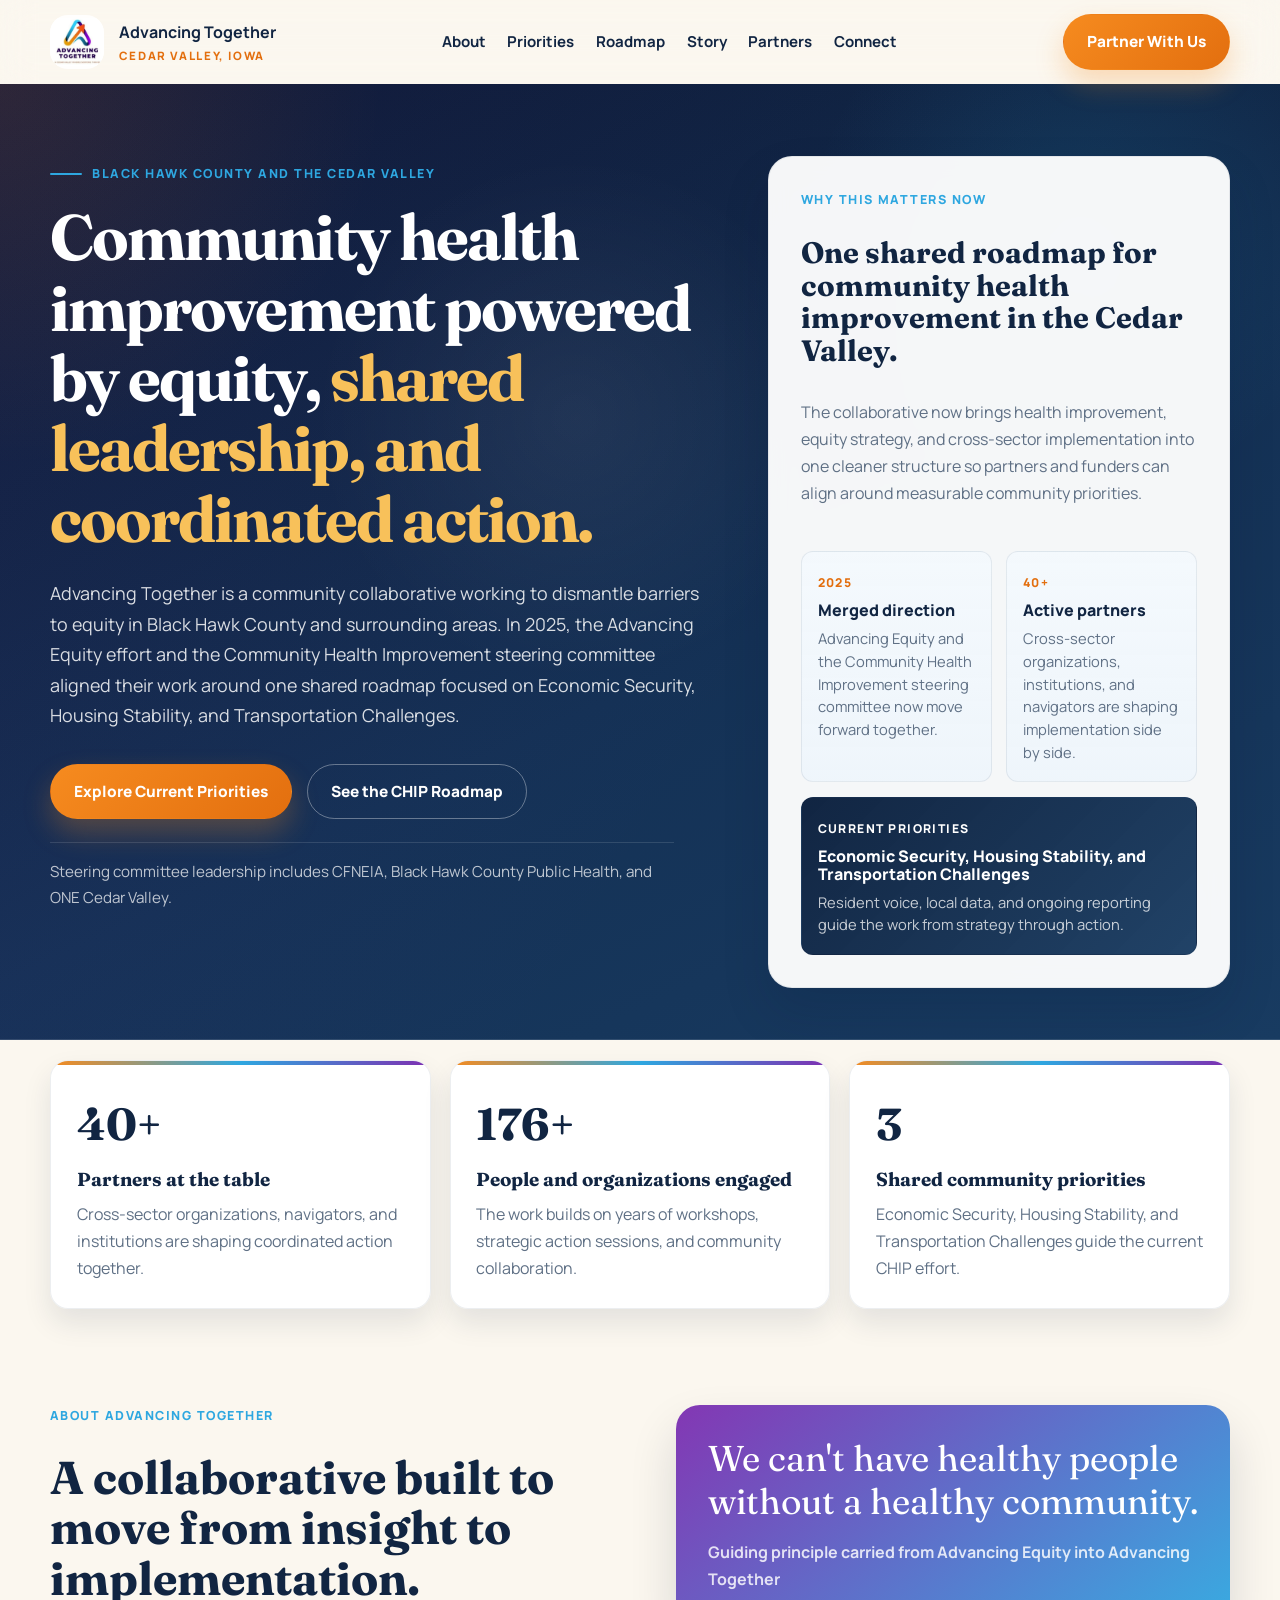
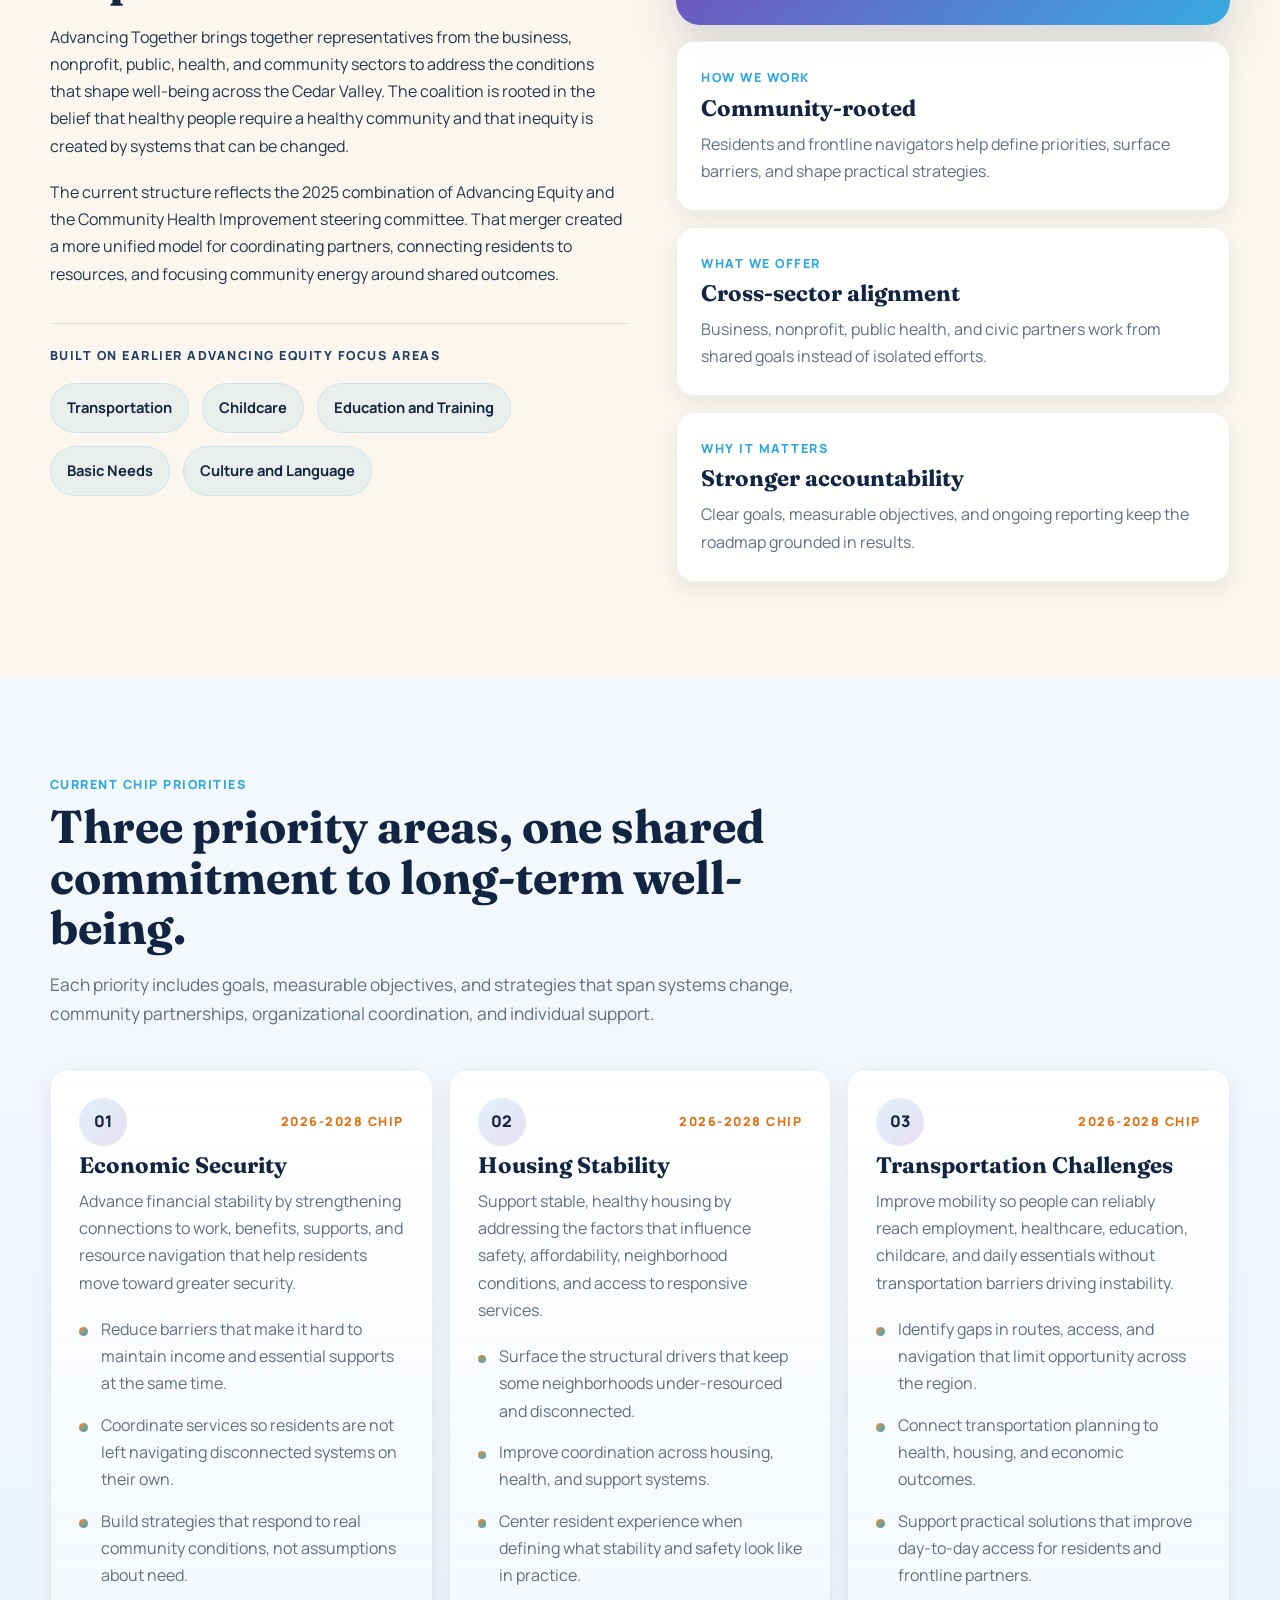
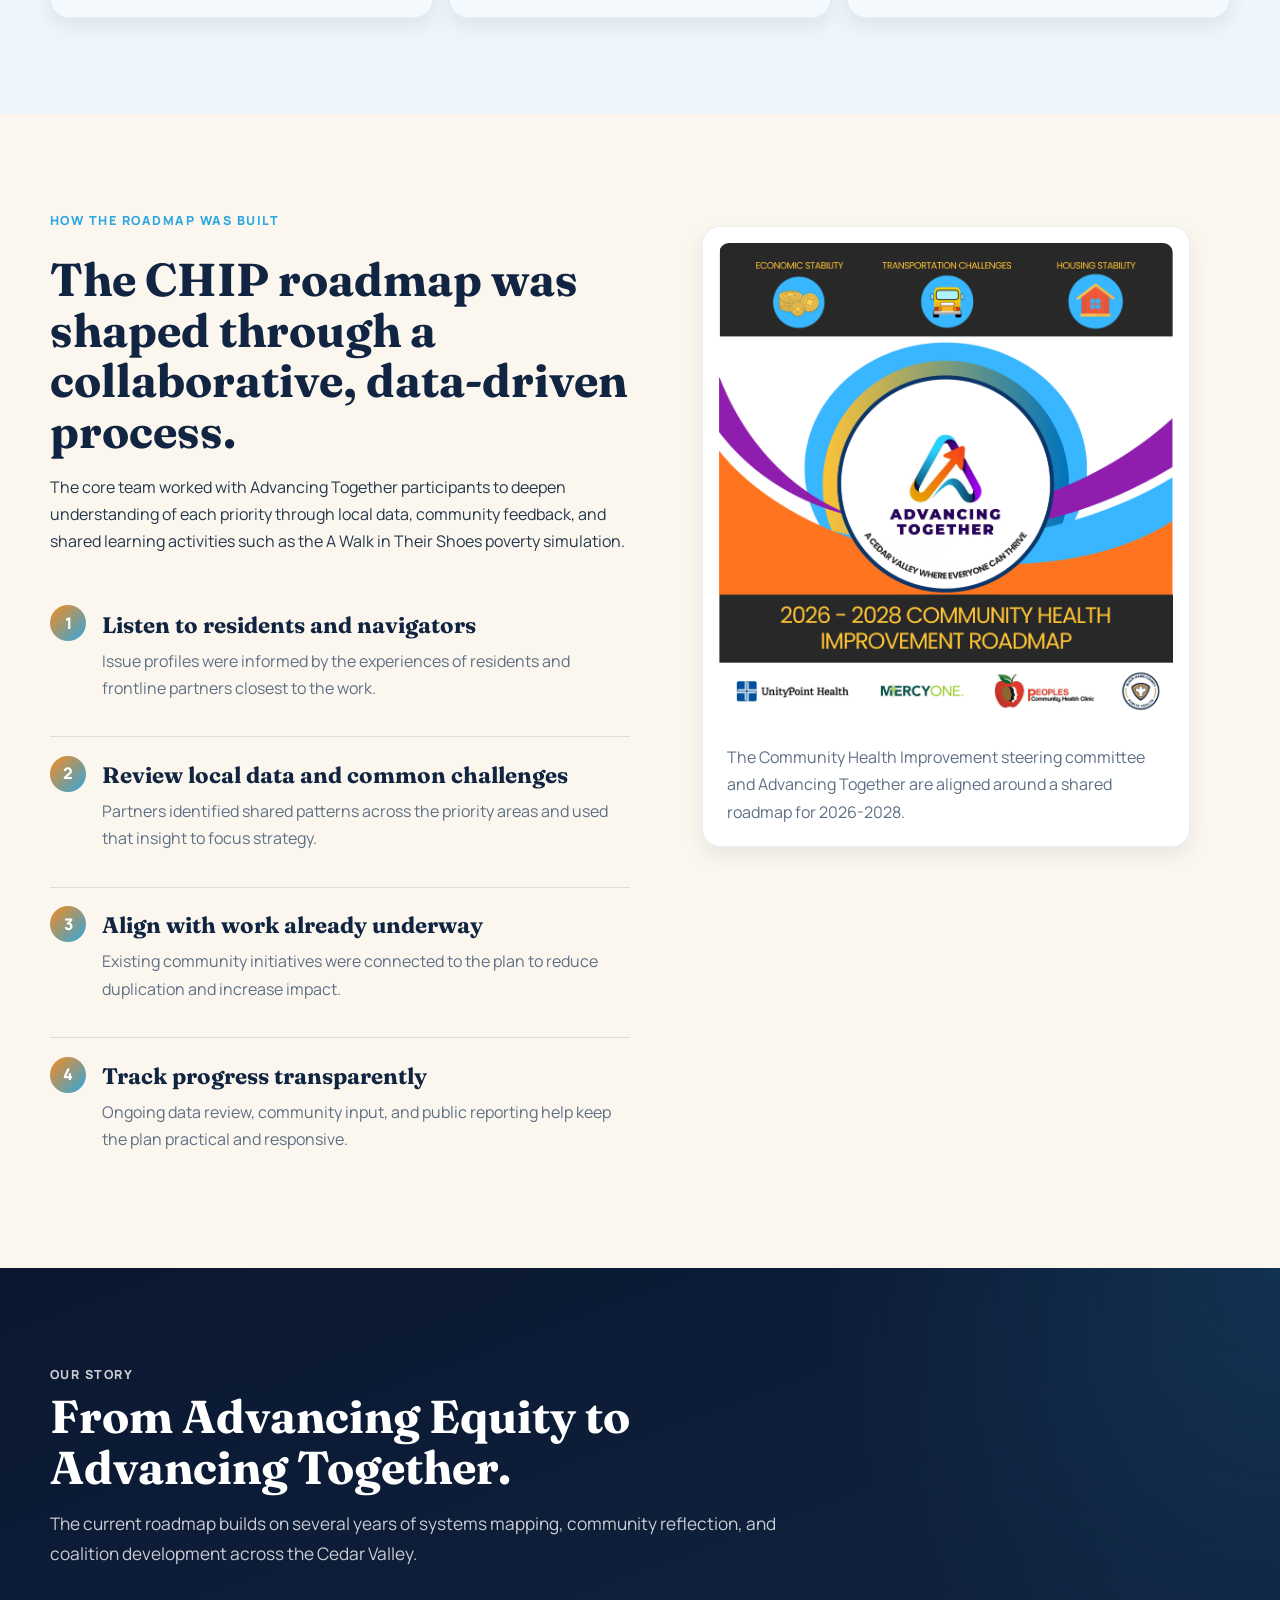
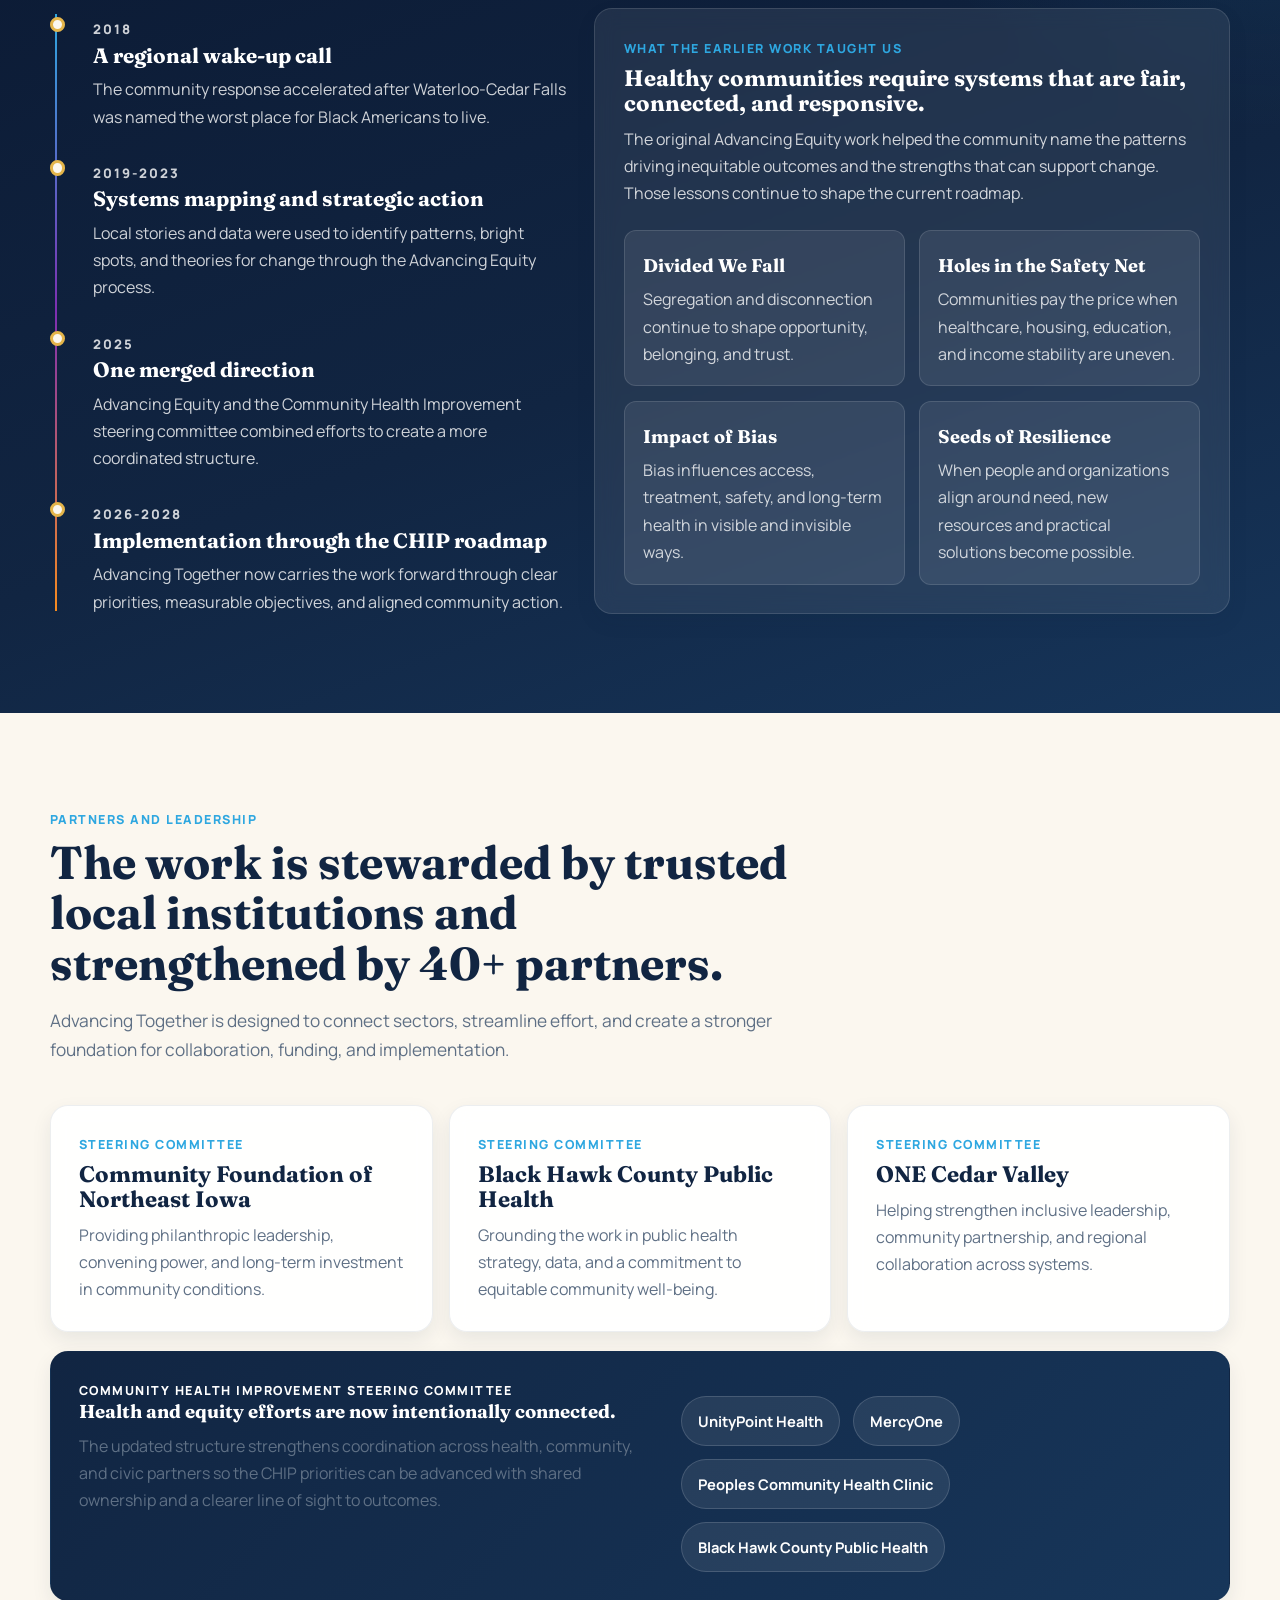
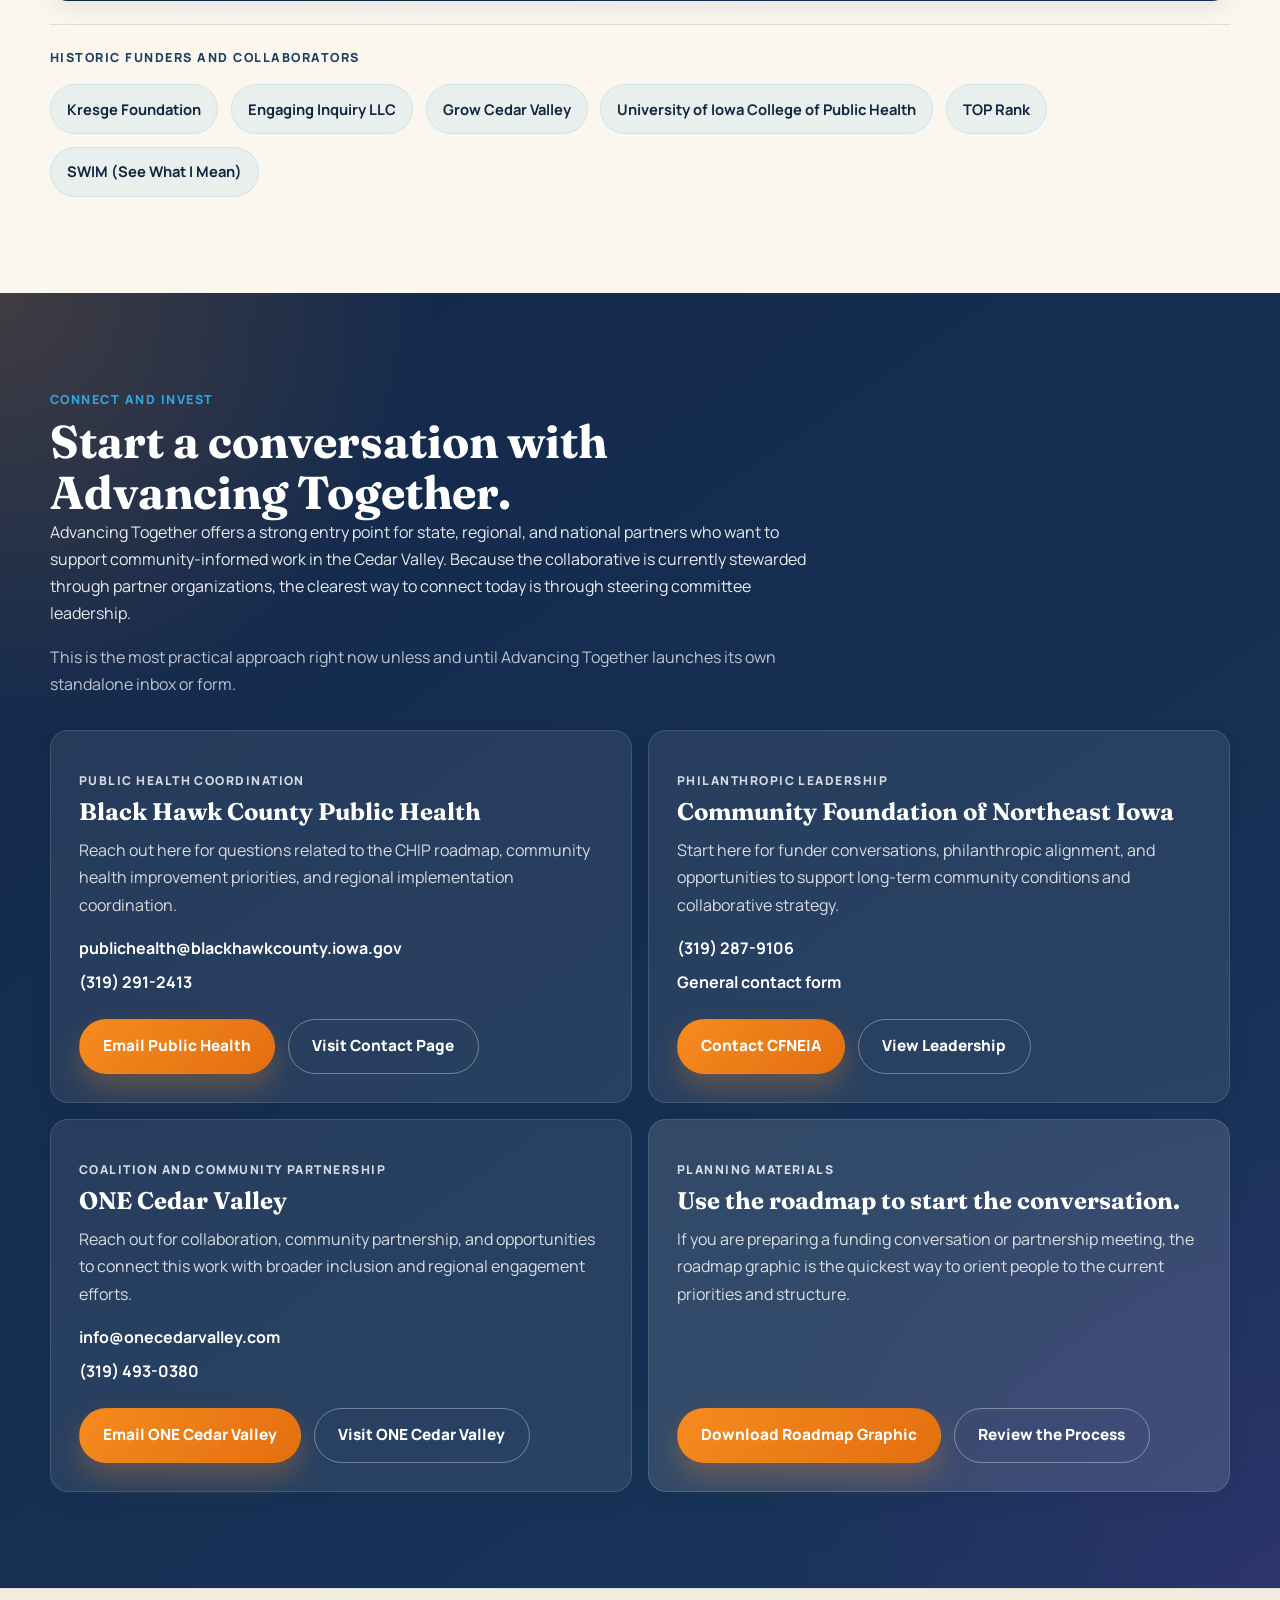
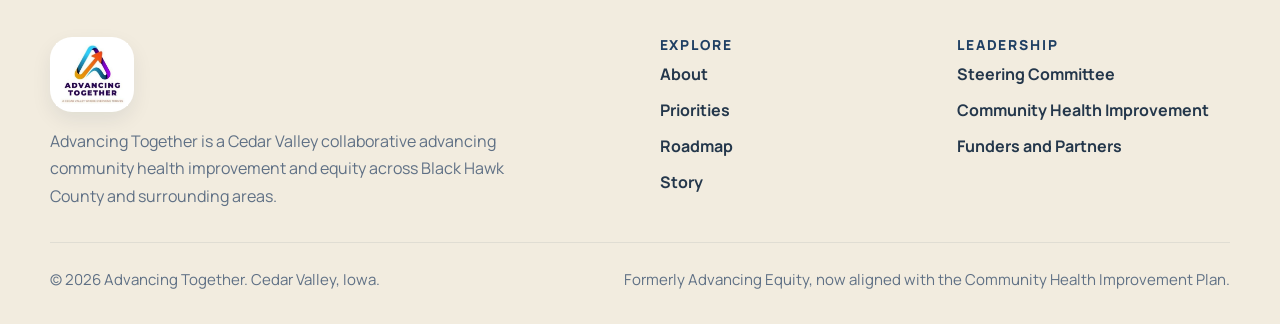
==== index.html @ e873f7cf "first commit" ====
<!DOCTYPE html>
<html lang="en">
<head>
  <meta charset="UTF-8" />
  <meta name="viewport" content="width=device-width, initial-scale=1.0" />
  <meta
    name="description"
    content="Advancing Together is a Cedar Valley collaborative aligning equity and community health improvement around Economic Security, Housing Stability, and Transportation Challenges."
  />
  <meta
    property="og:title"
    content="Advancing Together | Cedar Valley Community Health Improvement"
  />
  <meta
    property="og:description"
    content="A Black Hawk County collaborative advancing community health improvement and equity through shared priorities, measurable goals, and cross-sector action."
  />
  <meta property="og:image" content="AT-logo.png" />
  <title>Advancing Together | Cedar Valley Community Health Improvement</title>

  <link rel="preconnect" href="https://fonts.googleapis.com" />
  <link rel="preconnect" href="https://fonts.gstatic.com" crossorigin />
  <link
    href="https://fonts.googleapis.com/css2?family=Fraunces:wght@600;700&family=Manrope:wght@400;500;600;700;800&display=swap"
    rel="stylesheet"
  />
  <link rel="stylesheet" href="styles.css" />
  <script>document.documentElement.classList.add('js');</script>
</head>
<body>
  <nav class="nav" id="nav" aria-label="Main navigation">
    <div class="container nav__inner">
      <a class="nav__brand" href="#hero" aria-label="Advancing Together home">
        <img src="AT-logo.png" alt="Advancing Together logo" />
        <div>
          <strong>Advancing Together</strong>
          <span>Cedar Valley, Iowa</span>
        </div>
      </a>

      <div class="nav__desktop">
        <a href="#about">About</a>
        <a href="#priorities">Priorities</a>
        <a href="#roadmap">Roadmap</a>
        <a href="#story">Story</a>
        <a href="#partners">Partners</a>
        <a href="#connect">Connect</a>
      </div>

      <a class="btn btn--primary nav__cta" href="#connect">Partner With Us</a>

      <button
        class="nav__toggle"
        id="nav-toggle"
        type="button"
        aria-expanded="false"
        aria-controls="mobile-nav"
        aria-label="Open menu"
      >
        <span></span>
        <span></span>
        <span></span>
      </button>
    </div>
  </nav>

  <div class="mobile-nav" id="mobile-nav" aria-label="Mobile navigation">
    <button class="mobile-nav__close" id="mobile-close" type="button" aria-label="Close menu">
      Close
    </button>
    <a href="#about">About</a>
    <a href="#priorities">Priorities</a>
    <a href="#roadmap">Roadmap</a>
    <a href="#story">Story</a>
    <a href="#partners">Partners</a>
    <a href="#connect">Connect</a>
  </div>

  <header class="hero" id="hero">
    <div class="hero__aurora" aria-hidden="true"></div>

    <div class="container hero__grid">
      <div class="hero__content">
        <p class="eyebrow">Black Hawk County and the Cedar Valley</p>
        <h1>
          Community health improvement powered by equity,
          <span>shared leadership, and coordinated action.</span>
        </h1>
        <p class="hero__lead">
          Advancing Together is a community collaborative working to dismantle barriers to equity in Black Hawk
          County and surrounding areas. In 2025, the Advancing Equity effort and the Community Health Improvement
          steering committee aligned their work around one shared roadmap focused on Economic Security, Housing
          Stability, and Transportation Challenges.
        </p>

        <div class="hero__actions">
          <a class="btn btn--primary" href="#priorities">Explore Current Priorities</a>
          <a class="btn btn--secondary" href="#roadmap">See the CHIP Roadmap</a>
        </div>

        <p class="hero__caption">
          Steering committee leadership includes CFNEIA, Black Hawk County Public Health, and ONE Cedar Valley.
        </p>
      </div>

      <aside class="hero__panel" aria-label="Advancing Together overview">
        <p class="hero__panel-kicker">Why this matters now</p>
        <h2>One shared roadmap for community health improvement in the Cedar Valley.</h2>
        <p class="hero__panel-copy">
          The collaborative now brings health improvement, equity strategy, and cross-sector implementation into one
          cleaner structure so partners and funders can align around measurable community priorities.
        </p>

        <div class="hero__panel-grid">
          <article class="hero__panel-card">
            <span>2025</span>
            <h3>Merged direction</h3>
            <p>Advancing Equity and the Community Health Improvement steering committee now move forward together.</p>
          </article>

          <article class="hero__panel-card">
            <span>40+</span>
            <h3>Active partners</h3>
            <p>Cross-sector organizations, institutions, and navigators are shaping implementation side by side.</p>
          </article>

          <article class="hero__panel-card hero__panel-card--wide">
            <span>Current priorities</span>
            <h3>Economic Security, Housing Stability, and Transportation Challenges</h3>
            <p>Resident voice, local data, and ongoing reporting guide the work from strategy through action.</p>
          </article>
        </div>
      </aside>
    </div>
  </header>

  <section class="signal-band" aria-label="Advancing Together at a glance">
    <div class="container signal-band__grid">
      <article class="signal-card reveal">
        <strong data-target="40" data-suffix="+">40+</strong>
        <h2>Partners at the table</h2>
        <p>Cross-sector organizations, navigators, and institutions are shaping coordinated action together.</p>
      </article>

      <article class="signal-card reveal reveal-delay-1">
        <strong data-target="176" data-suffix="+">176+</strong>
        <h2>People and organizations engaged</h2>
        <p>The work builds on years of workshops, strategic action sessions, and community collaboration.</p>
      </article>

      <article class="signal-card reveal reveal-delay-2">
        <strong data-target="3" data-suffix="">3</strong>
        <h2>Shared community priorities</h2>
        <p>Economic Security, Housing Stability, and Transportation Challenges guide the current CHIP effort.</p>
      </article>
    </div>
  </section>
  <main>
    <section class="section" id="about">
      <div class="container about">
        <div class="about__content">
          <p class="section-label">About Advancing Together</p>
          <h2 class="section-title reveal">A collaborative built to move from insight to implementation.</h2>
          <p class="reveal">
            Advancing Together brings together representatives from the business, nonprofit, public, health, and
            community sectors to address the conditions that shape well-being across the Cedar Valley. The coalition
            is rooted in the belief that healthy people require a healthy community and that inequity is created by
            systems that can be changed.
          </p>
          <p class="reveal">
            The current structure reflects the 2025 combination of Advancing Equity and the Community Health
            Improvement steering committee. That merger created a more unified model for coordinating partners,
            connecting residents to resources, and focusing community energy around shared outcomes.
          </p>

          <div class="legacy-block reveal">
            <p class="legacy-block__title">Built on earlier Advancing Equity focus areas</p>
            <div class="pill-list" aria-label="Earlier focus areas">
              <span>Transportation</span>
              <span>Childcare</span>
              <span>Education and Training</span>
              <span>Basic Needs</span>
              <span>Culture and Language</span>
            </div>
          </div>
        </div>

        <div class="about__stack">
          <div class="quote-card reveal">
            <p>We can't have healthy people without a healthy community.</p>
            <span>Guiding principle carried from Advancing Equity into Advancing Together</span>
          </div>

          <div class="about__grid">
            <article class="mini-card reveal">
              <p class="mini-card__label">How we work</p>
              <h3>Community-rooted</h3>
              <p>Residents and frontline navigators help define priorities, surface barriers, and shape practical strategies.</p>
            </article>

            <article class="mini-card reveal reveal-delay-1">
              <p class="mini-card__label">What we offer</p>
              <h3>Cross-sector alignment</h3>
              <p>Business, nonprofit, public health, and civic partners work from shared goals instead of isolated efforts.</p>
            </article>

            <article class="mini-card reveal reveal-delay-2">
              <p class="mini-card__label">Why it matters</p>
              <h3>Stronger accountability</h3>
              <p>Clear goals, measurable objectives, and ongoing reporting keep the roadmap grounded in results.</p>
            </article>
          </div>
        </div>
      </div>
    </section>

    <section class="section section--mist" id="priorities">
      <div class="container">
        <div class="section-heading-block">
          <p class="section-label">Current CHIP Priorities</p>
          <h2 class="section-title reveal">Three priority areas, one shared commitment to long-term well-being.</h2>
          <p class="section-intro reveal">
            Each priority includes goals, measurable objectives, and strategies that span systems change, community
            partnerships, organizational coordination, and individual support.
          </p>
        </div>

        <div class="priorities__grid">
          <article class="priority-card reveal">
            <div class="priority-card__top">
              <span class="priority-card__index">01</span>
              <p class="priority-card__tag">2026-2028 CHIP</p>
            </div>
            <h3>Economic Security</h3>
            <p>
              Advance financial stability by strengthening connections to work, benefits, supports, and resource
              navigation that help residents move toward greater security.
            </p>
            <ul class="feature-list" role="list">
              <li>Reduce barriers that make it hard to maintain income and essential supports at the same time.</li>
              <li>Coordinate services so residents are not left navigating disconnected systems on their own.</li>
              <li>Build strategies that respond to real community conditions, not assumptions about need.</li>
            </ul>
          </article>

          <article class="priority-card reveal reveal-delay-1">
            <div class="priority-card__top">
              <span class="priority-card__index">02</span>
              <p class="priority-card__tag">2026-2028 CHIP</p>
            </div>
            <h3>Housing Stability</h3>
            <p>
              Support stable, healthy housing by addressing the factors that influence safety, affordability,
              neighborhood conditions, and access to responsive services.
            </p>
            <ul class="feature-list" role="list">
              <li>Surface the structural drivers that keep some neighborhoods under-resourced and disconnected.</li>
              <li>Improve coordination across housing, health, and support systems.</li>
              <li>Center resident experience when defining what stability and safety look like in practice.</li>
            </ul>
          </article>

          <article class="priority-card reveal reveal-delay-2">
            <div class="priority-card__top">
              <span class="priority-card__index">03</span>
              <p class="priority-card__tag">2026-2028 CHIP</p>
            </div>
            <h3>Transportation Challenges</h3>
            <p>
              Improve mobility so people can reliably reach employment, healthcare, education, childcare, and daily
              essentials without transportation barriers driving instability.
            </p>
            <ul class="feature-list" role="list">
              <li>Identify gaps in routes, access, and navigation that limit opportunity across the region.</li>
              <li>Connect transportation planning to health, housing, and economic outcomes.</li>
              <li>Support practical solutions that improve day-to-day access for residents and frontline partners.</li>
            </ul>
          </article>
        </div>
      </div>
    </section>

    <section class="section" id="roadmap">
      <div class="container roadmap">
        <div class="roadmap__content">
          <p class="section-label">How the Roadmap Was Built</p>
          <h2 class="section-title reveal">The CHIP roadmap was shaped through a collaborative, data-driven process.</h2>
          <p class="reveal">
            The core team worked with Advancing Together participants to deepen understanding of each priority
            through local data, community feedback, and shared learning activities such as the A Walk in Their Shoes
            poverty simulation.
          </p>

          <div class="process-list">
            <article class="process-item reveal">
              <span>1</span>
              <div>
                <h3>Listen to residents and navigators</h3>
                <p>Issue profiles were informed by the experiences of residents and frontline partners closest to the work.</p>
              </div>
            </article>

            <article class="process-item reveal reveal-delay-1">
              <span>2</span>
              <div>
                <h3>Review local data and common challenges</h3>
                <p>Partners identified shared patterns across the priority areas and used that insight to focus strategy.</p>
              </div>
            </article>

            <article class="process-item reveal reveal-delay-2">
              <span>3</span>
              <div>
                <h3>Align with work already underway</h3>
                <p>Existing community initiatives were connected to the plan to reduce duplication and increase impact.</p>
              </div>
            </article>

            <article class="process-item reveal reveal-delay-3">
              <span>4</span>
              <div>
                <h3>Track progress transparently</h3>
                <p>Ongoing data review, community input, and public reporting help keep the plan practical and responsive.</p>
              </div>
            </article>
          </div>
        </div>

        <figure class="roadmap__figure reveal">
          <img
            src="CHA Advancing Together.png"
            alt="Advancing Together Community Health Improvement roadmap showing Economic Security, Transportation Challenges, and Housing Stability."
          />
          <figcaption>
            The Community Health Improvement steering committee and Advancing Together are aligned around a shared
            roadmap for 2026-2028.
          </figcaption>
        </figure>
      </div>
    </section>

    <section class="section section--ink" id="story">
      <div class="container">
        <div class="section-heading-block section-heading-block--light">
          <p class="section-label">Our Story</p>
          <h2 class="section-title reveal">From Advancing Equity to Advancing Together.</h2>
          <p class="section-intro reveal">
            The current roadmap builds on several years of systems mapping, community reflection, and coalition
            development across the Cedar Valley.
          </p>
        </div>

        <div class="story__grid">
          <div class="timeline">
            <article class="timeline__item reveal">
              <p class="timeline__year">2018</p>
              <h3>A regional wake-up call</h3>
              <p>The community response accelerated after Waterloo-Cedar Falls was named the worst place for Black Americans to live.</p>
            </article>

            <article class="timeline__item reveal reveal-delay-1">
              <p class="timeline__year">2019-2023</p>
              <h3>Systems mapping and strategic action</h3>
              <p>Local stories and data were used to identify patterns, bright spots, and theories for change through the Advancing Equity process.</p>
            </article>

            <article class="timeline__item reveal reveal-delay-2">
              <p class="timeline__year">2025</p>
              <h3>One merged direction</h3>
              <p>Advancing Equity and the Community Health Improvement steering committee combined efforts to create a more coordinated structure.</p>
            </article>

            <article class="timeline__item reveal reveal-delay-3">
              <p class="timeline__year">2026-2028</p>
              <h3>Implementation through the CHIP roadmap</h3>
              <p>Advancing Together now carries the work forward through clear priorities, measurable objectives, and aligned community action.</p>
            </article>
          </div>

          <div class="story__panel reveal">
            <p class="story__panel-label">What the earlier work taught us</p>
            <h3>Healthy communities require systems that are fair, connected, and responsive.</h3>
            <p>
              The original Advancing Equity work helped the community name the patterns driving inequitable outcomes
              and the strengths that can support change. Those lessons continue to shape the current roadmap.
            </p>

            <div class="lessons__grid">
              <article class="lesson-card">
                <h4>Divided We Fall</h4>
                <p>Segregation and disconnection continue to shape opportunity, belonging, and trust.</p>
              </article>
              <article class="lesson-card">
                <h4>Holes in the Safety Net</h4>
                <p>Communities pay the price when healthcare, housing, education, and income stability are uneven.</p>
              </article>
              <article class="lesson-card">
                <h4>Impact of Bias</h4>
                <p>Bias influences access, treatment, safety, and long-term health in visible and invisible ways.</p>
              </article>
              <article class="lesson-card">
                <h4>Seeds of Resilience</h4>
                <p>When people and organizations align around need, new resources and practical solutions become possible.</p>
              </article>
            </div>
          </div>
        </div>
      </div>
    </section>

    <section class="section" id="partners">
      <div class="container">
        <div class="section-heading-block">
          <p class="section-label">Partners and Leadership</p>
          <h2 class="section-title reveal">The work is stewarded by trusted local institutions and strengthened by 40+ partners.</h2>
          <p class="section-intro reveal">
            Advancing Together is designed to connect sectors, streamline effort, and create a stronger foundation
            for collaboration, funding, and implementation.
          </p>
        </div>

        <div class="partners__grid">
          <article class="org-card reveal">
            <p class="org-card__label">Steering committee</p>
            <h3>Community Foundation of Northeast Iowa</h3>
            <p>Providing philanthropic leadership, convening power, and long-term investment in community conditions.</p>
          </article>

          <article class="org-card reveal reveal-delay-1">
            <p class="org-card__label">Steering committee</p>
            <h3>Black Hawk County Public Health</h3>
            <p>Grounding the work in public health strategy, data, and a commitment to equitable community well-being.</p>
          </article>

          <article class="org-card reveal reveal-delay-2">
            <p class="org-card__label">Steering committee</p>
            <h3>ONE Cedar Valley</h3>
            <p>Helping strengthen inclusive leadership, community partnership, and regional collaboration across systems.</p>
          </article>
        </div>

        <div class="integration-panel reveal">
          <div>
            <p class="integration-panel__label">Community Health Improvement steering committee</p>
            <h3>Health and equity efforts are now intentionally connected.</h3>
            <p>
              The updated structure strengthens coordination across health, community, and civic partners so the CHIP
              priorities can be advanced with shared ownership and a clearer line of sight to outcomes.
            </p>
          </div>

          <div class="pill-list pill-list--dark" aria-label="Community health improvement partners">
            <span>UnityPoint Health</span>
            <span>MercyOne</span>
            <span>Peoples Community Health Clinic</span>
            <span>Black Hawk County Public Health</span>
          </div>
        </div>

        <div class="supporter-block reveal">
          <p class="supporter-block__label">Historic funders and collaborators</p>
          <div class="pill-list" aria-label="Historic funders and collaborators">
            <span>Kresge Foundation</span>
            <span>Engaging Inquiry LLC</span>
            <span>Grow Cedar Valley</span>
            <span>University of Iowa College of Public Health</span>
            <span>TOP Rank</span>
            <span>SWIM (See What I Mean)</span>
          </div>
        </div>
      </div>
    </section>

    <section class="section section--cta" id="connect">
      <div class="container connect">
        <div class="connect__intro">
          <p class="section-label">Connect and Invest</p>
          <h2 class="section-title reveal">Start a conversation with Advancing Together.</h2>
          <p class="reveal">
            Advancing Together offers a strong entry point for state, regional, and national partners who want to
            support community-informed work in the Cedar Valley. Because the collaborative is currently stewarded
            through partner organizations, the clearest way to connect today is through steering committee leadership.
          </p>
          <p class="connect__note reveal">
            This is the most practical approach right now unless and until Advancing Together launches its own standalone inbox or form.
          </p>
        </div>

        <div class="connect__grid">
          <article class="contact-card reveal">
            <p class="contact-card__label">Public health coordination</p>
            <h3>Black Hawk County Public Health</h3>
            <p>
              Reach out here for questions related to the CHIP roadmap, community health improvement priorities, and
              regional implementation coordination.
            </p>
            <div class="contact-card__details">
              <a href="mailto:publichealth@blackhawkcounty.iowa.gov">publichealth@blackhawkcounty.iowa.gov</a>
              <a href="tel:3192912413">(319) 291-2413</a>
            </div>
            <div class="contact-card__actions">
              <a class="btn btn--primary" href="mailto:publichealth@blackhawkcounty.iowa.gov?subject=Advancing%20Together%20Inquiry">Email Public Health</a>
              <a class="btn btn--secondary-light" href="https://www.bhcpublichealth.org/contact-us" target="_blank" rel="noreferrer">Visit Contact Page</a>
            </div>
          </article>

          <article class="contact-card reveal reveal-delay-1">
            <p class="contact-card__label">Philanthropic leadership</p>
            <h3>Community Foundation of Northeast Iowa</h3>
            <p>
              Start here for funder conversations, philanthropic alignment, and opportunities to support long-term
              community conditions and collaborative strategy.
            </p>
            <div class="contact-card__details">
              <a href="tel:3192879106">(319) 287-9106</a>
              <a href="https://www.cfneia.org/about-us/contact-us/" target="_blank" rel="noreferrer">General contact form</a>
            </div>
            <div class="contact-card__actions">
              <a class="btn btn--primary" href="https://www.cfneia.org/about-us/contact-us/" target="_blank" rel="noreferrer">Contact CFNEIA</a>
              <a class="btn btn--secondary-light" href="#partners">View Leadership</a>
            </div>
          </article>

          <article class="contact-card reveal reveal-delay-2">
            <p class="contact-card__label">Coalition and community partnership</p>
            <h3>ONE Cedar Valley</h3>
            <p>
              Reach out for collaboration, community partnership, and opportunities to connect this work with broader
              inclusion and regional engagement efforts.
            </p>
            <div class="contact-card__details">
              <a href="mailto:info@onecedarvalley.com">info@onecedarvalley.com</a>
              <a href="tel:3194930380">(319) 493-0380</a>
            </div>
            <div class="contact-card__actions">
              <a class="btn btn--primary" href="mailto:info@onecedarvalley.com?subject=Advancing%20Together%20Inquiry">Email ONE Cedar Valley</a>
              <a class="btn btn--secondary-light" href="https://www.onecedarvalley.com/" target="_blank" rel="noreferrer">Visit ONE Cedar Valley</a>
            </div>
          </article>

          <article class="contact-card contact-card--resource reveal reveal-delay-3">
            <p class="contact-card__label">Planning materials</p>
            <h3>Use the roadmap to start the conversation.</h3>
            <p>
              If you are preparing a funding conversation or partnership meeting, the roadmap graphic is the quickest
              way to orient people to the current priorities and structure.
            </p>
            <div class="contact-card__actions">
              <a class="btn btn--primary" href="CHA Advancing Together.png" download>Download Roadmap Graphic</a>
              <a class="btn btn--secondary-light" href="#roadmap">Review the Process</a>
            </div>
          </article>
        </div>
      </div>
    </section>
  </main>

  <footer class="footer">
    <div class="container footer__grid">
      <div class="footer__brand">
        <div class="footer__mark">
          <img src="AT-logo.png" alt="Advancing Together logo" />
        </div>
        <p>
          Advancing Together is a Cedar Valley collaborative advancing community health improvement and equity across
          Black Hawk County and surrounding areas.
        </p>
      </div>

      <div class="footer__links">
        <h3>Explore</h3>
        <a href="#about">About</a>
        <a href="#priorities">Priorities</a>
        <a href="#roadmap">Roadmap</a>
        <a href="#story">Story</a>
      </div>

      <div class="footer__links">
        <h3>Leadership</h3>
        <a href="#partners">Steering Committee</a>
        <a href="#partners">Community Health Improvement</a>
        <a href="#connect">Funders and Partners</a>
      </div>
    </div>

    <div class="container footer__bottom">
      <p>&copy; 2026 Advancing Together. Cedar Valley, Iowa.</p>
      <p>Formerly Advancing Equity, now aligned with the Community Health Improvement Plan.</p>
    </div>
  </footer>

  <script src="script.js"></script>
</body>
</html>
---- styles.css ----
:root {
  --ink: #112542;
  --ink-soft: #1f3f63;
  --ink-deep: #0a1730;
  --sky: #2ea7e0;
  --teal: #1099c9;
  --orange: #f68b1f;
  --orange-deep: #e36f0f;
  --purple: #7e2fb1;
  --gold: #e4b54a;
  --cream: #fbf7ef;
  --mist: #eef5fb;
  --panel: #ffffff;
  --line: rgba(17, 37, 66, 0.12);
  --text: #24374b;
  --muted: #5f7085;
  --shadow-lg: 0 28px 60px rgba(10, 23, 48, 0.18);
  --shadow-md: 0 16px 32px rgba(17, 37, 66, 0.1);
  --shadow-sm: 0 10px 24px rgba(17, 37, 66, 0.08);
  --radius-lg: 28px;
  --radius-md: 20px;
  --radius-sm: 14px;
  --max-width: 1180px;
  --transition: 220ms ease;
  --font-sans: 'Manrope', 'Segoe UI', sans-serif;
  --font-display: 'Fraunces', Georgia, serif;
}

*,
*::before,
*::after {
  box-sizing: border-box;
}

html {
  scroll-behavior: smooth;
}

body {
  margin: 0;
  font-family: var(--font-sans);
  background: var(--cream);
  color: var(--text);
  line-height: 1.7;
  -webkit-font-smoothing: antialiased;
}

body.menu-open {
  overflow: hidden;
}

img {
  display: block;
  max-width: 100%;
  height: auto;
}

a {
  color: inherit;
  text-decoration: none;
}

button,
input,
select,
textarea {
  font: inherit;
}

button {
  cursor: pointer;
}

:focus-visible {
  outline: 3px solid rgba(46, 167, 224, 0.45);
  outline-offset: 3px;
}

.container {
  width: min(var(--max-width), calc(100% - 2.5rem));
  margin: 0 auto;
}

.section {
  padding: 6rem 0;
}

section[id],
header[id] {
  scroll-margin-top: 5.75rem;
}

.section--mist {
  background: linear-gradient(180deg, #f4f9fd 0%, #eef5fb 100%);
}

.section--ink {
  background:
    radial-gradient(circle at top right, rgba(46, 167, 224, 0.14), transparent 28%),
    linear-gradient(160deg, var(--ink-deep) 0%, var(--ink) 62%, #16355a 100%);
  color: rgba(255, 255, 255, 0.88);
}

.section--cta {
  background:
    radial-gradient(circle at top left, rgba(246, 139, 31, 0.2), transparent 24%),
    radial-gradient(circle at bottom right, rgba(126, 47, 177, 0.2), transparent 30%),
    linear-gradient(145deg, #13284a 0%, #18365b 100%);
  color: rgba(255, 255, 255, 0.9);
}

.eyebrow,
.section-label,
.hero__panel-kicker,
.priority-card__tag,
.mini-card__label,
.org-card__label,
.integration-panel__label,
.supporter-block__label,
.story__panel-label,
.legacy-block__title {
  font-size: 0.78rem;
  letter-spacing: 0.12em;
  text-transform: uppercase;
  font-weight: 800;
}

.eyebrow,
.section-label,
.hero__panel-kicker,
.priority-card__tag,
.mini-card__label,
.org-card__label,
.integration-panel__label,
.supporter-block__label,
.story__panel-label {
  color: var(--sky);
}

.section-title,
h1,
h2,
h3,
h4 {
  margin: 0;
  font-family: var(--font-display);
  line-height: 1.1;
  color: var(--ink);
}

.section--ink .section-title,
.section--ink h3,
.section--ink h4,
.section--cta .section-title,
.section--cta h3,
.hero h1,
.hero__summary h2 {
  color: #ffffff;
}

h1 {
  font-size: clamp(2.7rem, 5vw, 5rem);
  letter-spacing: -0.03em;
}

.section-title {
  font-size: clamp(2rem, 3.6vw, 3.2rem);
  margin-top: 0.45rem;
}

p {
  margin: 0;
}

.section-heading-block {
  max-width: 760px;
  margin-bottom: 2.5rem;
}

.section-heading-block--light .section-intro,
.section-heading-block--light .section-label {
  color: rgba(255, 255, 255, 0.78);
}

.section-intro {
  margin-top: 1rem;
  color: var(--muted);
  font-size: 1.08rem;
}

.btn {
  display: inline-flex;
  align-items: center;
  justify-content: center;
  gap: 0.65rem;
  min-height: 3.15rem;
  padding: 0.85rem 1.45rem;
  border-radius: 999px;
  border: 1px solid transparent;
  font-size: 0.96rem;
  font-weight: 800;
  transition: transform var(--transition), box-shadow var(--transition), background var(--transition), border-color var(--transition), color var(--transition);
}

.btn:hover {
  transform: translateY(-2px);
}

.btn--primary {
  background: linear-gradient(135deg, var(--orange) 0%, var(--orange-deep) 100%);
  color: #ffffff;
  box-shadow: 0 14px 28px rgba(246, 139, 31, 0.28);
}

.btn--primary:hover {
  box-shadow: 0 20px 34px rgba(246, 139, 31, 0.34);
}

.btn--secondary,
.btn--secondary-light {
  background: transparent;
  color: #ffffff;
  border-color: rgba(255, 255, 255, 0.35);
}

.btn--secondary:hover,
.btn--secondary-light:hover {
  background: rgba(255, 255, 255, 0.08);
  border-color: rgba(255, 255, 255, 0.55);
}

.nav {
  position: sticky;
  top: 0;
  z-index: 20;
  backdrop-filter: blur(16px);
  transition: background var(--transition), box-shadow var(--transition), border-color var(--transition);
}

.nav.scrolled {
  background: rgba(251, 247, 239, 0.92);
  box-shadow: 0 10px 24px rgba(17, 37, 66, 0.08);
  border-bottom: 1px solid rgba(17, 37, 66, 0.08);
}

.nav__inner {
  display: flex;
  align-items: center;
  justify-content: space-between;
  gap: 1.5rem;
  min-height: 5.25rem;
}

.nav__brand {
  display: inline-flex;
  align-items: center;
  gap: 0.9rem;
  min-width: 0;
}

.nav__brand img {
  width: 3.4rem;
  height: 3.4rem;
  object-fit: contain;
  border-radius: 18px;
  background: rgba(255, 255, 255, 0.85);
}

.nav__brand strong {
  display: block;
  font-size: 1rem;
  color: var(--ink);
}

.nav__brand span {
  display: block;
  color: var(--orange-deep);
  font-size: 0.72rem;
  letter-spacing: 0.14em;
  text-transform: uppercase;
  font-weight: 800;
}

.nav__desktop {
  display: flex;
  align-items: center;
  gap: 1.35rem;
}

.nav__desktop a {
  position: relative;
  font-size: 0.94rem;
  font-weight: 700;
  color: var(--ink);
}

.nav__desktop a::after {
  content: '';
  position: absolute;
  left: 0;
  right: 0;
  bottom: -0.45rem;
  height: 2px;
  background: linear-gradient(90deg, var(--orange), var(--sky));
  transform: scaleX(0);
  transform-origin: left;
  transition: transform var(--transition);
}

.nav__desktop a:hover::after,
.nav__desktop a.active::after {
  transform: scaleX(1);
}

.nav__toggle {
  display: none;
  width: 3rem;
  height: 3rem;
  padding: 0;
  border: 1px solid rgba(17, 37, 66, 0.14);
  border-radius: 16px;
  background: rgba(255, 255, 255, 0.7);
}

.nav__toggle span {
  display: block;
  width: 1.2rem;
  height: 2px;
  margin: 0.22rem auto;
  border-radius: 999px;
  background: var(--ink);
}

.mobile-nav {
  position: fixed;
  inset: 0;
  display: grid;
  place-content: center;
  gap: 1.25rem;
  padding: 2rem;
  background: rgba(10, 23, 48, 0.96);
  transform: translateY(-100%);
  transition: transform var(--transition);
  z-index: 25;
}

.mobile-nav.open {
  transform: translateY(0);
}

.mobile-nav a {
  text-align: center;
  font-family: var(--font-display);
  font-size: 2rem;
  color: #ffffff;
}

.mobile-nav__close {
  position: absolute;
  top: 1.25rem;
  right: 1.25rem;
  border: 1px solid rgba(255, 255, 255, 0.18);
  background: transparent;
  color: #ffffff;
  border-radius: 999px;
  padding: 0.6rem 1rem;
  font-weight: 700;
}

.hero {
  position: relative;
  overflow: hidden;
  padding: 3.5rem 0 6.5rem;
  background:
    radial-gradient(circle at top left, rgba(246, 139, 31, 0.18), transparent 22%),
    radial-gradient(circle at 85% 20%, rgba(46, 167, 224, 0.2), transparent 22%),
    linear-gradient(150deg, var(--ink-deep) 0%, var(--ink) 58%, #16385f 100%);
}

.hero__aurora {
  position: absolute;
  inset: 0;
  background:
    radial-gradient(circle at 50% 40%, rgba(255, 255, 255, 0.08), transparent 30%),
    linear-gradient(120deg, rgba(126, 47, 177, 0.12), transparent 60%);
}

.hero__ribbon {
  position: absolute;
  border-radius: 999px;
  filter: blur(0.2px);
  opacity: 0.95;
}

.hero__ribbon--one {
  width: 110%;
  height: 9rem;
  left: -8%;
  bottom: 6rem;
  background: linear-gradient(90deg, rgba(126, 47, 177, 0.9), rgba(46, 167, 224, 0.82));
  transform: rotate(-8deg);
}

.hero__ribbon--two {
  width: 120%;
  height: 11rem;
  right: -15%;
  bottom: -2rem;
  background: linear-gradient(90deg, rgba(246, 139, 31, 0.95), rgba(46, 167, 224, 0.9));
  transform: rotate(7deg);
}

.hero__grid {
  position: relative;
  z-index: 1;
  display: grid;
  grid-template-columns: minmax(0, 1.08fr) minmax(320px, 0.92fr);
  gap: 2.5rem;
  align-items: center;
}

.hero__content {
  color: rgba(255, 255, 255, 0.88);
}

.hero__content .eyebrow {
  display: inline-flex;
  align-items: center;
  gap: 0.65rem;
  color: var(--sky);
  margin-bottom: 1.1rem;
}

.hero__content .eyebrow::before {
  content: '';
  width: 2rem;
  height: 2px;
  border-radius: 999px;
  background: var(--sky);
}

.hero h1 span {
  color: #f8c15a;
}

.hero__lead {
  max-width: 42rem;
  margin-top: 1.35rem;
  font-size: 1.14rem;
}

.hero__actions {
  display: flex;
  flex-wrap: wrap;
  gap: 0.9rem;
  margin-top: 2rem;
}

.hero__chips {
  display: grid;
  grid-template-columns: repeat(3, minmax(0, 1fr));
  gap: 0.9rem;
  margin-top: 2rem;
}

.hero__chip {
  padding: 1rem 1rem 0.95rem;
  border-radius: 18px;
  background: rgba(255, 255, 255, 0.09);
  border: 1px solid rgba(255, 255, 255, 0.1);
  backdrop-filter: blur(10px);
}

.hero__chip strong {
  display: block;
  font-size: 1rem;
  color: #ffffff;
}

.hero__chip span {
  display: block;
  margin-top: 0.3rem;
  font-size: 0.88rem;
}

.hero__caption {
  margin-top: 1rem;
  font-size: 0.95rem;
  color: rgba(255, 255, 255, 0.76);
}

.hero__panel {
  display: grid;
  gap: 1.2rem;
}

.hero__lockup,
.hero__summary {
  border-radius: var(--radius-lg);
  box-shadow: var(--shadow-lg);
}

.hero__lockup {
  padding: 2rem;
  text-align: center;
  background: rgba(255, 255, 255, 0.93);
}

.hero__lockup img {
  width: min(15rem, 100%);
  margin: 0 auto 1rem;
}

.hero__panel-label {
  color: var(--ink-soft);
  font-weight: 800;
}

.hero__summary {
  padding: 2rem;
  background: rgba(10, 23, 48, 0.72);
  border: 1px solid rgba(255, 255, 255, 0.1);
}

.hero__summary h2 {
  margin-top: 0.5rem;
  font-size: clamp(1.6rem, 2.6vw, 2.2rem);
}

.feature-list {
  list-style: none;
  padding: 0;
  margin: 1.2rem 0 0;
  display: grid;
  gap: 0.9rem;
}

.feature-list li {
  position: relative;
  padding-left: 1.35rem;
  color: var(--muted);
}

.feature-list li::before {
  content: '';
  position: absolute;
  left: 0;
  top: 0.72rem;
  width: 0.55rem;
  height: 0.55rem;
  border-radius: 50%;
  background: linear-gradient(135deg, var(--orange), var(--sky));
}

.hero__summary .feature-list li,
.feature-list--light li {
  color: rgba(255, 255, 255, 0.82);
}

.signal-band {
  position: relative;
  z-index: 2;
  margin-top: -3.6rem;
}

.signal-band__grid {
  display: grid;
  grid-template-columns: repeat(3, minmax(0, 1fr));
  gap: 1rem;
}

.signal-card {
  padding: 1.8rem;
  border-radius: var(--radius-md);
  background: rgba(255, 255, 255, 0.96);
  border: 1px solid rgba(17, 37, 66, 0.08);
  box-shadow: var(--shadow-md);
}

.signal-card strong {
  display: block;
  font-family: var(--font-display);
  font-size: clamp(2rem, 4vw, 3rem);
  color: var(--ink);
}

.signal-card h2 {
  margin-top: 0.45rem;
  font-size: 1.25rem;
}

.signal-card p {
  margin-top: 0.65rem;
  color: var(--muted);
}

.about {
  display: grid;
  grid-template-columns: minmax(0, 1fr) minmax(320px, 0.96fr);
  gap: 3rem;
  align-items: start;
}

.about__content {
  display: grid;
  gap: 1.2rem;
}

.legacy-block {
  margin-top: 1rem;
  padding-top: 1.35rem;
  border-top: 1px solid var(--line);
}

.legacy-block__title {
  color: var(--ink-soft);
}

.pill-list {
  display: flex;
  flex-wrap: wrap;
  gap: 0.8rem;
  margin-top: 1rem;
}

.pill-list span {
  padding: 0.72rem 1rem;
  border-radius: 999px;
  background: rgba(16, 153, 201, 0.08);
  border: 1px solid rgba(16, 153, 201, 0.12);
  color: var(--ink);
  font-size: 0.92rem;
  font-weight: 700;
}

.pill-list--dark span {
  background: rgba(255, 255, 255, 0.08);
  border-color: rgba(255, 255, 255, 0.15);
  color: #ffffff;
}

.about__stack {
  display: grid;
  gap: 1rem;
}

.quote-card {
  padding: 2rem;
  border-radius: var(--radius-lg);
  color: #ffffff;
  background: linear-gradient(140deg, rgba(126, 47, 177, 0.96), rgba(46, 167, 224, 0.95));
  box-shadow: var(--shadow-lg);
}

.quote-card p {
  font-family: var(--font-display);
  font-size: clamp(1.5rem, 2.8vw, 2.3rem);
  line-height: 1.2;
}

.quote-card span {
  display: block;
  margin-top: 1rem;
  color: rgba(255, 255, 255, 0.82);
  font-weight: 700;
}

.about__grid {
  display: grid;
  grid-template-columns: 1fr;
  gap: 1rem;
}

.mini-card,
.priority-card,
.org-card,
.cta-card,
.story__panel,
.integration-panel,
.roadmap__figure {
  background: rgba(255, 255, 255, 0.94);
  border: 1px solid rgba(17, 37, 66, 0.08);
  border-radius: var(--radius-md);
  box-shadow: var(--shadow-sm);
}

.mini-card {
  padding: 1.55rem;
}

.mini-card h3,
.org-card h3,
.priority-card h3,
.cta-card h3,
.process-item h3,
.story__panel h3,
.lesson-card h4 {
  margin-top: 0.45rem;
  font-size: 1.4rem;
}

.mini-card p:last-child,
.org-card p:last-child,
.priority-card > p,
.process-item p,
.lesson-card p,
.roadmap__figure figcaption,
.cta-card p,
.story__panel > p:last-of-type,
.integration-panel p:last-child {
  margin-top: 0.65rem;
  color: var(--muted);
}

.priorities__grid {
  display: grid;
  grid-template-columns: repeat(3, minmax(0, 1fr));
  gap: 1rem;
}

.priority-card {
  padding: 1.75rem;
  background:
    linear-gradient(180deg, rgba(255, 255, 255, 0.98) 0%, rgba(244, 249, 253, 0.92) 100%);
}

.priority-card__top {
  display: flex;
  align-items: center;
  justify-content: space-between;
  gap: 1rem;
}

.priority-card__index {
  width: 3rem;
  height: 3rem;
  display: grid;
  place-items: center;
  border-radius: 50%;
  background: linear-gradient(135deg, rgba(46, 167, 224, 0.15), rgba(126, 47, 177, 0.16));
  color: var(--ink);
  font-weight: 800;
}

.priority-card__tag {
  color: var(--orange-deep);
}

.roadmap {
  display: grid;
  grid-template-columns: minmax(0, 1fr) minmax(340px, 0.98fr);
  gap: 2rem;
  align-items: start;
}

.roadmap__content {
  display: grid;
  gap: 1rem;
}

.process-list {
  display: grid;
  gap: 1rem;
  margin-top: 1rem;
}

.process-item {
  display: grid;
  grid-template-columns: auto 1fr;
  gap: 1rem;
  align-items: start;
  padding: 1.15rem 0;
  border-top: 1px solid var(--line);
}

.process-item:first-child {
  border-top: 0;
}

.process-item span {
  width: 2.25rem;
  height: 2.25rem;
  display: grid;
  place-items: center;
  border-radius: 50%;
  background: linear-gradient(135deg, var(--orange), var(--sky));
  color: #ffffff;
  font-weight: 800;
}

.roadmap__figure {
  padding: 1rem;
  background: #ffffff;
}

.roadmap__figure img {
  border-radius: calc(var(--radius-md) - 8px);
  width: 100%;
}

.roadmap__figure figcaption {
  padding: 1rem 0.5rem 0.25rem;
}

.story__grid {
  display: grid;
  grid-template-columns: minmax(0, 0.9fr) minmax(340px, 1.1fr);
  gap: 1.5rem;
  align-items: start;
}

.timeline {
  position: relative;
  display: grid;
  gap: 1.2rem;
  padding-left: 1.5rem;
}

.timeline::before {
  content: '';
  position: absolute;
  top: 0.4rem;
  bottom: 0.4rem;
  left: 0.3rem;
  width: 2px;
  background: linear-gradient(180deg, var(--sky), var(--purple), var(--orange));
}

.timeline__item {
  position: relative;
  padding: 0.1rem 0 0.1rem 1.2rem;
}

.timeline__item::before {
  content: '';
  position: absolute;
  left: -1.5rem;
  top: 0.55rem;
  width: 0.95rem;
  height: 0.95rem;
  border-radius: 50%;
  background: var(--cream);
  border: 3px solid var(--gold);
}

.timeline__year {
  color: rgba(255, 255, 255, 0.72);
  font-size: 0.82rem;
  letter-spacing: 0.14em;
  text-transform: uppercase;
  font-weight: 800;
}

.timeline__item h3 {
  margin-top: 0.25rem;
  color: #ffffff;
  font-size: 1.3rem;
}

.timeline__item p {
  margin-top: 0.55rem;
  color: rgba(255, 255, 255, 0.8);
}

.story__panel {
  padding: 1.8rem;
  background: rgba(255, 255, 255, 0.08);
  border-color: rgba(255, 255, 255, 0.12);
  color: rgba(255, 255, 255, 0.9);
}

.story__panel > p:last-of-type {
  color: rgba(255, 255, 255, 0.8);
}

.lessons__grid {
  display: grid;
  grid-template-columns: repeat(2, minmax(0, 1fr));
  gap: 0.9rem;
  margin-top: 1.4rem;
}

.lesson-card {
  padding: 1.1rem;
  border-radius: var(--radius-sm);
  background: rgba(255, 255, 255, 0.08);
  border: 1px solid rgba(255, 255, 255, 0.12);
}

.lesson-card h4 {
  color: #ffffff;
  font-size: 1.15rem;
}

.lesson-card p {
  color: rgba(255, 255, 255, 0.78);
}

.partners__grid {
  display: grid;
  grid-template-columns: repeat(3, minmax(0, 1fr));
  gap: 1rem;
}

.org-card {
  padding: 1.75rem;
}

.integration-panel {
  display: grid;
  grid-template-columns: minmax(0, 1fr) minmax(260px, 0.9fr);
  gap: 1.5rem;
  padding: 1.75rem;
  margin-top: 1.2rem;
  background: linear-gradient(135deg, var(--ink) 0%, #17365a 100%);
  color: rgba(255, 255, 255, 0.86);
}

.integration-panel h3,
.integration-panel p,
.integration-panel__label {
  color: #ffffff;
}

.supporter-block {
  margin-top: 1.4rem;
  padding-top: 1.4rem;
  border-top: 1px solid var(--line);
}

.supporter-block__label {
  color: var(--ink-soft);
}

.cta {
  display: grid;
  gap: 2rem;
}

.cta__content {
  max-width: 760px;
}

.cta__content .section-intro,
.cta__content p,
.cta-card__note {
  color: rgba(255, 255, 255, 0.82);
}

.cta__grid {
  display: grid;
  grid-template-columns: repeat(3, minmax(0, 1fr));
  gap: 1rem;
}

.cta-card {
  padding: 1.75rem;
  background: rgba(255, 255, 255, 0.08);
  border-color: rgba(255, 255, 255, 0.12);
  color: rgba(255, 255, 255, 0.9);
}

.cta-card--actions {
  background: rgba(255, 255, 255, 0.1);
}

.cta-card__actions {
  display: flex;
  flex-wrap: wrap;
  gap: 0.8rem;
  margin-top: 1.1rem;
}

.cta-card__note {
  margin-top: 1rem;
  font-size: 0.93rem;
}

.footer {
  padding: 3rem 0 2rem;
  background: #f2ecdf;
  border-top: 1px solid rgba(17, 37, 66, 0.08);
}

.footer__grid {
  display: grid;
  grid-template-columns: minmax(0, 1.5fr) repeat(2, minmax(180px, 0.7fr));
  gap: 1.5rem;
  align-items: start;
}

.footer__mark {
  width: 5.25rem;
  padding: 0.4rem;
  border-radius: 22px;
  background: #ffffff;
  box-shadow: var(--shadow-sm);
}

.footer__brand p {
  margin-top: 1rem;
  max-width: 30rem;
  color: var(--muted);
}

.footer__links {
  display: grid;
  gap: 0.55rem;
}

.footer__links h3 {
  font-family: var(--font-sans);
  font-size: 0.86rem;
  font-weight: 800;
  letter-spacing: 0.14em;
  text-transform: uppercase;
  color: var(--ink-soft);
}

.footer__links a {
  color: var(--text);
  font-weight: 700;
}

.footer__bottom {
  display: flex;
  justify-content: space-between;
  gap: 1rem;
  flex-wrap: wrap;
  margin-top: 2rem;
  padding-top: 1.5rem;
  border-top: 1px solid rgba(17, 37, 66, 0.08);
  color: var(--muted);
  font-size: 0.94rem;
}

.reveal {
  transition: opacity 600ms ease, transform 600ms ease;
}

.js .reveal {
  opacity: 0;
  transform: translateY(22px);
}

.js .reveal.visible {
  opacity: 1;
  transform: translateY(0);
}

.reveal-delay-1 {
  transition-delay: 100ms;
}

.reveal-delay-2 {
  transition-delay: 180ms;
}

.reveal-delay-3 {
  transition-delay: 260ms;
}

.float {
  animation: float 5s ease-in-out infinite;
}

@keyframes float {
  0%,
  100% {
    transform: translateY(0);
  }

  50% {
    transform: translateY(-10px);
  }
}

@media (max-width: 1080px) {
  .nav__desktop,
  .nav__cta {
    display: none;
  }

  .nav__toggle {
    display: inline-block;
  }

  .hero__grid,
  .about,
  .roadmap,
  .story__grid,
  .integration-panel {
    grid-template-columns: 1fr;
  }

  .priorities__grid,
  .partners__grid,
  .cta__grid,
  .signal-band__grid {
    grid-template-columns: repeat(2, minmax(0, 1fr));
  }

  .footer__grid {
    grid-template-columns: 1fr 1fr;
  }
}

@media (max-width: 760px) {
  .section {
    padding: 4.5rem 0;
  }

  .container {
    width: min(var(--max-width), calc(100% - 1.5rem));
  }

  .hero {
    padding: 2.25rem 0 5rem;
  }

  .hero__chips,
  .priorities__grid,
  .partners__grid,
  .cta__grid,
  .signal-band__grid,
  .lessons__grid,
  .footer__grid {
    grid-template-columns: 1fr;
  }

  .hero__actions,
  .cta-card__actions {
    flex-direction: column;
    align-items: stretch;
  }

  .signal-band {
    margin-top: -2.25rem;
  }

  .timeline {
    padding-left: 1.15rem;
  }

  .timeline__item {
    padding-left: 0.9rem;
  }

  .timeline__item::before {
    left: -1.15rem;
  }

  .footer__bottom {
    flex-direction: column;
  }
}

@media (max-width: 560px) {
  h1 {
    font-size: 2.35rem;
  }

  .section-title {
    font-size: 1.95rem;
  }

  .hero__chip,
  .signal-card,
  .mini-card,
  .priority-card,
  .org-card,
  .cta-card,
  .story__panel,
  .quote-card,
  .hero__lockup,
  .hero__summary {
    border-radius: 18px;
  }
}

@media (prefers-reduced-motion: reduce) {
  html {
    scroll-behavior: auto;
  }

  *,
  *::before,
  *::after {
    animation: none !important;
    transition-duration: 0ms !important;
  }

  .js .reveal {
    opacity: 1;
    transform: none;
  }
}






:root {
  --radius-lg: 24px;
  --radius-md: 18px;
  --radius-sm: 12px;
  --shadow-lg: 0 24px 48px rgba(10, 23, 48, 0.14);
  --shadow-md: 0 14px 28px rgba(17, 37, 66, 0.1);
  --shadow-sm: 0 8px 20px rgba(17, 37, 66, 0.08);
}

.hero {
  padding: 4.5rem 0 3.25rem;
  background:
    radial-gradient(circle at top left, rgba(246, 139, 31, 0.12), transparent 24%),
    radial-gradient(circle at 84% 16%, rgba(46, 167, 224, 0.14), transparent 20%),
    linear-gradient(155deg, var(--ink-deep) 0%, #143155 58%, #183b61 100%);
}

.hero::after {
  content: '';
  position: absolute;
  left: 0;
  right: 0;
  bottom: 0;
  height: 1px;
  background: rgba(255, 255, 255, 0.12);
}

.hero__aurora {
  background:
    radial-gradient(circle at 45% 35%, rgba(255, 255, 255, 0.06), transparent 28%),
    linear-gradient(120deg, rgba(126, 47, 177, 0.08), transparent 60%);
}

.hero__grid {
  grid-template-columns: minmax(0, 1.18fr) minmax(360px, 0.82fr);
  gap: 3.25rem;
  align-items: start;
}

.hero__lead {
  max-width: 43rem;
  margin-top: 1.5rem;
  font-size: 1.12rem;
  color: rgba(255, 255, 255, 0.84);
}

.hero__actions {
  margin-top: 2.1rem;
}

.hero__caption {
  max-width: 39rem;
  margin-top: 1.4rem;
  padding-top: 1rem;
  border-top: 1px solid rgba(255, 255, 255, 0.12);
  color: rgba(255, 255, 255, 0.72);
}

.hero__panel {
  padding: 2rem;
  border-radius: var(--radius-lg);
  background: rgba(255, 255, 255, 0.96);
  border: 1px solid rgba(17, 37, 66, 0.08);
  box-shadow: var(--shadow-lg);
  color: var(--text);
}

.hero__panel h2 {
  margin-top: 0.5rem;
  color: var(--ink);
  font-size: clamp(1.65rem, 2.3vw, 2.2rem);
}

.hero__panel-copy {
  margin-top: 0.8rem;
  color: var(--muted);
}

.hero__panel-grid {
  display: grid;
  grid-template-columns: repeat(2, minmax(0, 1fr));
  gap: 0.9rem;
  margin-top: 1.5rem;
}

.hero__panel-card {
  padding: 1rem 1rem 1.1rem;
  border-radius: var(--radius-sm);
  background: linear-gradient(180deg, rgba(244, 249, 253, 1) 0%, rgba(238, 245, 251, 0.96) 100%);
  border: 1px solid rgba(17, 37, 66, 0.08);
}

.hero__panel-card span {
  display: inline-block;
  font-size: 0.76rem;
  letter-spacing: 0.12em;
  text-transform: uppercase;
  font-weight: 800;
  color: var(--orange-deep);
}

.hero__panel-card h3 {
  margin-top: 0.45rem;
  font-family: var(--font-sans);
  font-size: 1rem;
  font-weight: 800;
  color: var(--ink);
}

.hero__panel-card p {
  margin-top: 0.45rem;
  color: var(--muted);
  font-size: 0.92rem;
  line-height: 1.55;
}

.hero__panel-card--wide {
  grid-column: 1 / -1;
  background: linear-gradient(135deg, rgba(17, 37, 66, 1) 0%, rgba(24, 59, 97, 0.96) 100%);
  border-color: rgba(17, 37, 66, 0.12);
}

.hero__panel-card--wide span,
.hero__panel-card--wide h3 {
  color: #ffffff;
}

.hero__panel-card--wide p {
  color: rgba(255, 255, 255, 0.76);
}

.signal-band {
  margin-top: 0;
  padding: 1.25rem 0 0;
  background: var(--cream);
}

.signal-band__grid {
  gap: 1.2rem;
}

.signal-card {
  position: relative;
  padding: 1.6rem;
  background: rgba(255, 255, 255, 0.98);
  overflow: hidden;
}

.signal-card::before {
  content: '';
  position: absolute;
  left: 0;
  right: 0;
  top: 0;
  height: 4px;
  background: linear-gradient(90deg, var(--orange), var(--sky), var(--purple));
}

.signal-card strong {
  font-size: clamp(2rem, 3.6vw, 2.8rem);
}

.signal-card h2 {
  font-size: 1.18rem;
}

.mini-card,
.priority-card,
.org-card,
.cta-card,
.story__panel,
.integration-panel,
.roadmap__figure,
.signal-card,
.hero__panel {
  backdrop-filter: blur(10px);
}

.connect {
  display: grid;
  gap: 2rem;
}

.connect__intro {
  max-width: 760px;
}

.connect__note {
  margin-top: 1rem;
  color: rgba(255, 255, 255, 0.72);
}

.connect__grid {
  display: grid;
  grid-template-columns: repeat(2, minmax(0, 1fr));
  gap: 1rem;
}

.contact-card {
  display: flex;
  flex-direction: column;
  padding: 1.75rem;
  border-radius: var(--radius-md);
  background: rgba(255, 255, 255, 0.08);
  border: 1px solid rgba(255, 255, 255, 0.12);
  box-shadow: var(--shadow-sm);
}

.contact-card__label {
  font-size: 0.76rem;
  letter-spacing: 0.12em;
  text-transform: uppercase;
  font-weight: 800;
  color: #f6c45f;
}

.contact-card h3 {
  margin-top: 0.45rem;
  color: #ffffff;
  font-size: 1.5rem;
}

.contact-card p {
  margin-top: 0.75rem;
  color: rgba(255, 255, 255, 0.82);
}

.contact-card__details {
  display: grid;
  gap: 0.45rem;
  margin-top: 1rem;
}

.contact-card__details a {
  color: #ffffff;
  font-weight: 700;
}

.contact-card__details a:hover {
  color: #f8c15a;
}

.contact-card__actions {
  display: flex;
  flex-wrap: wrap;
  gap: 0.8rem;
  margin-top: auto;
  padding-top: 1.4rem;
}

.contact-card--resource {
  background: rgba(255, 255, 255, 0.12);
}

.footer__links a:hover {
  color: var(--orange-deep);
}

@media (max-width: 1080px) {
  .hero__grid,
  .connect__grid {
    grid-template-columns: 1fr;
  }

  .hero__panel-grid {
    grid-template-columns: repeat(2, minmax(0, 1fr));
  }
}

@media (max-width: 760px) {
  .hero {
    padding: 3rem 0 2.75rem;
  }

  .hero__grid {
    gap: 2rem;
  }

  .hero__panel,
  .contact-card {
    padding: 1.4rem;
  }

  .hero__panel-grid,
  .connect__grid {
    grid-template-columns: 1fr;
  }

  .signal-band {
    padding-top: 0.75rem;
  }
}
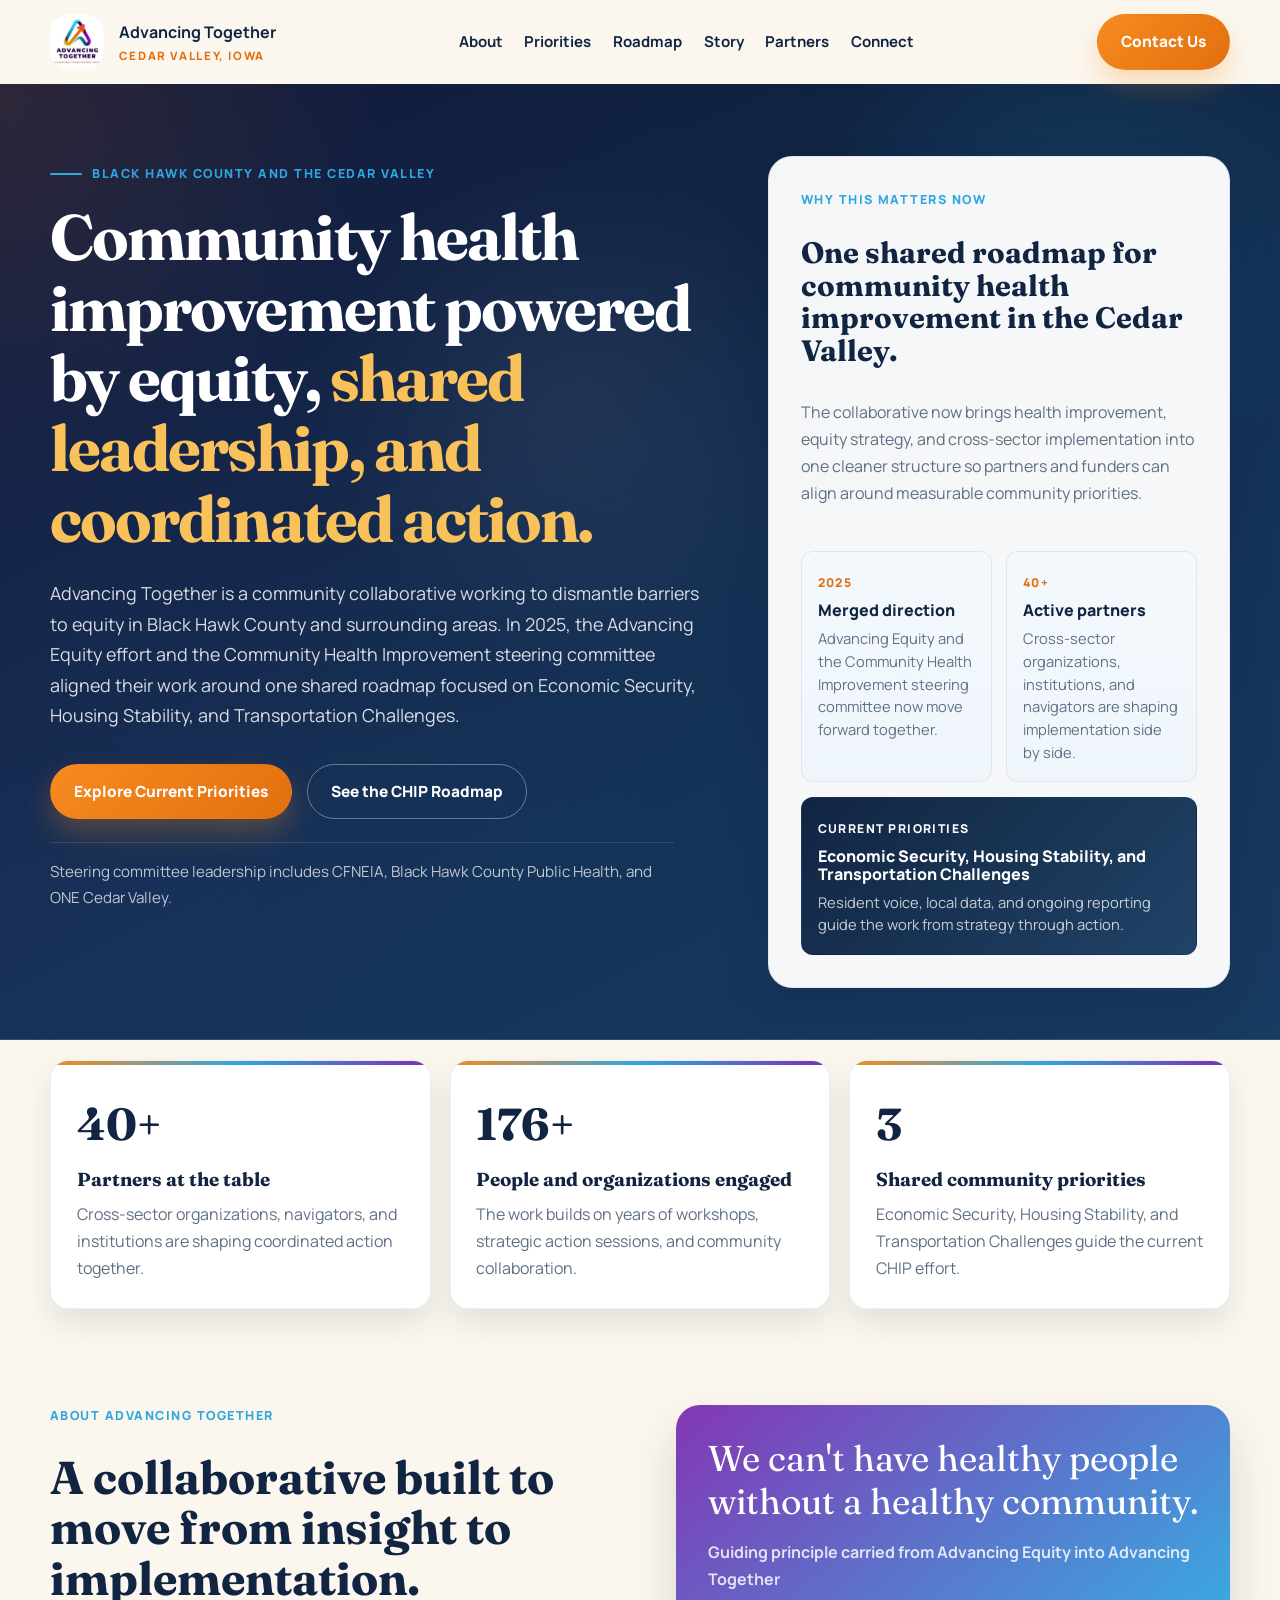
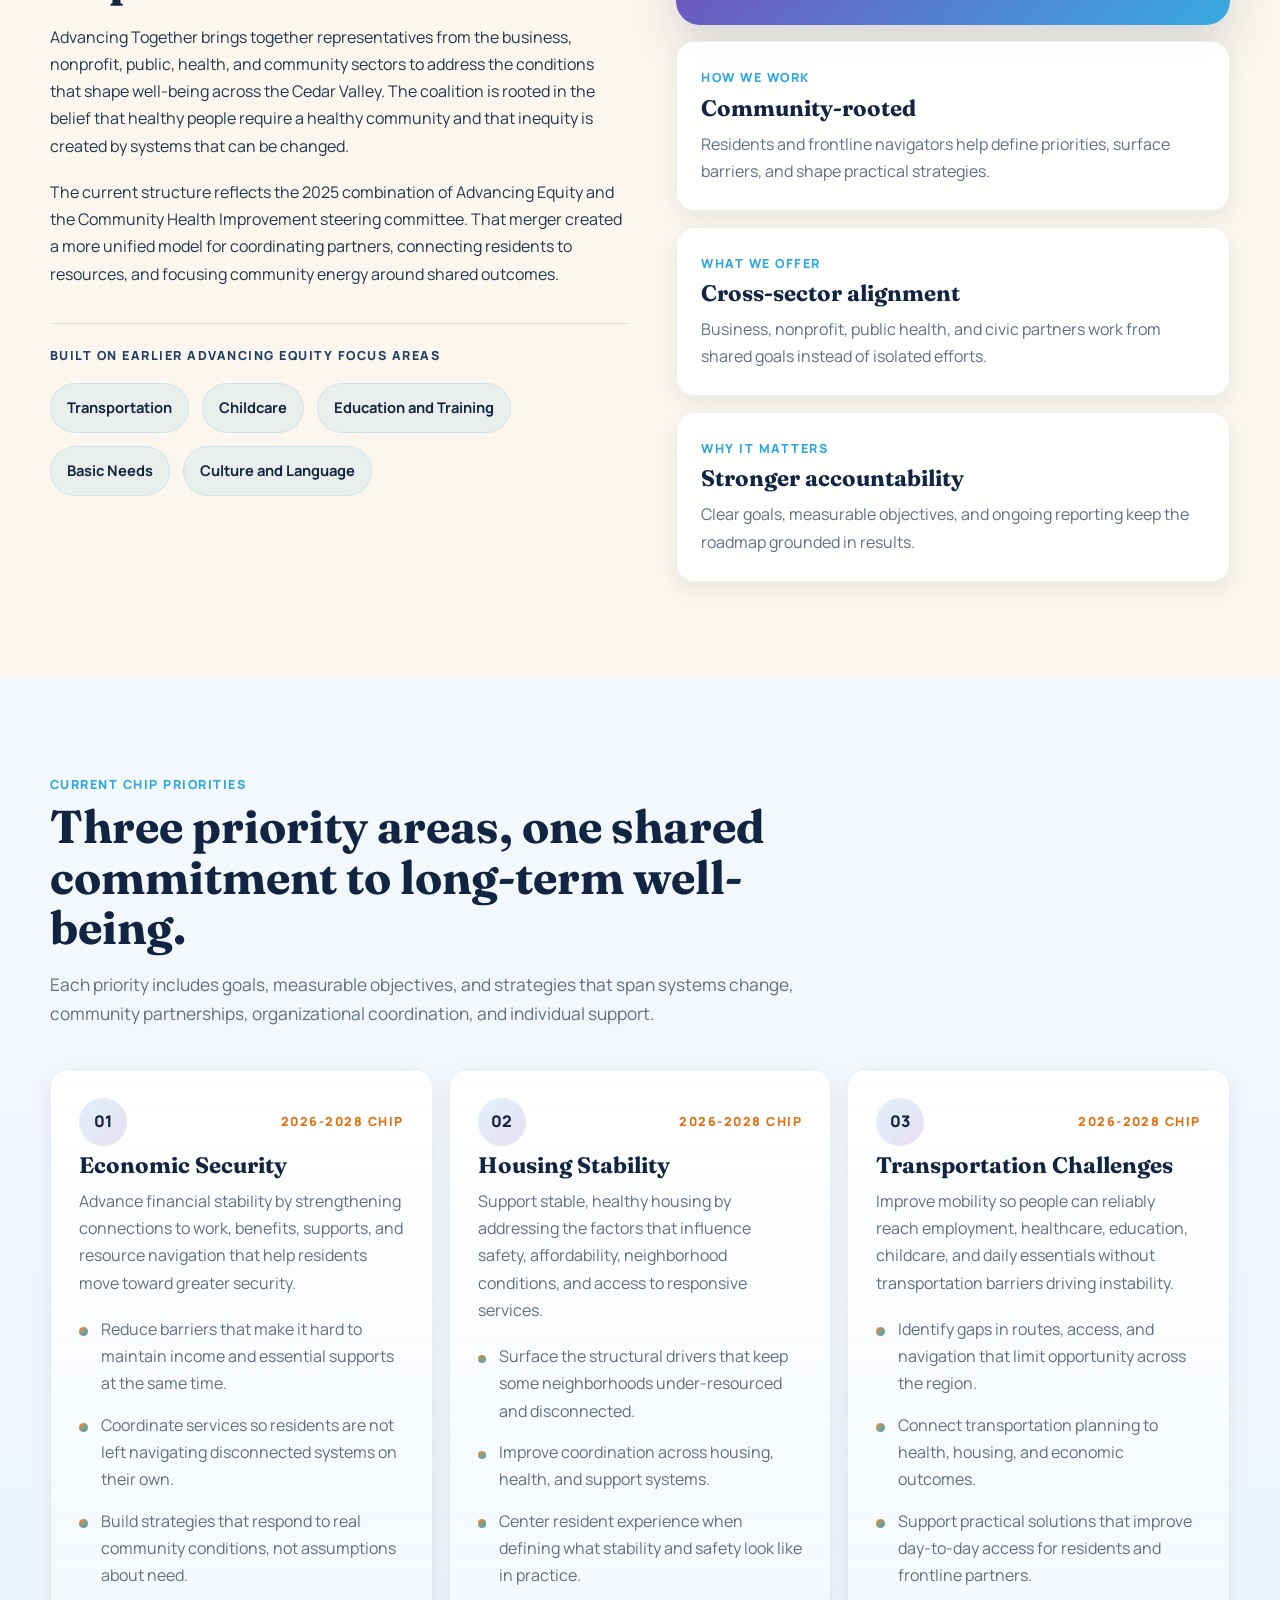
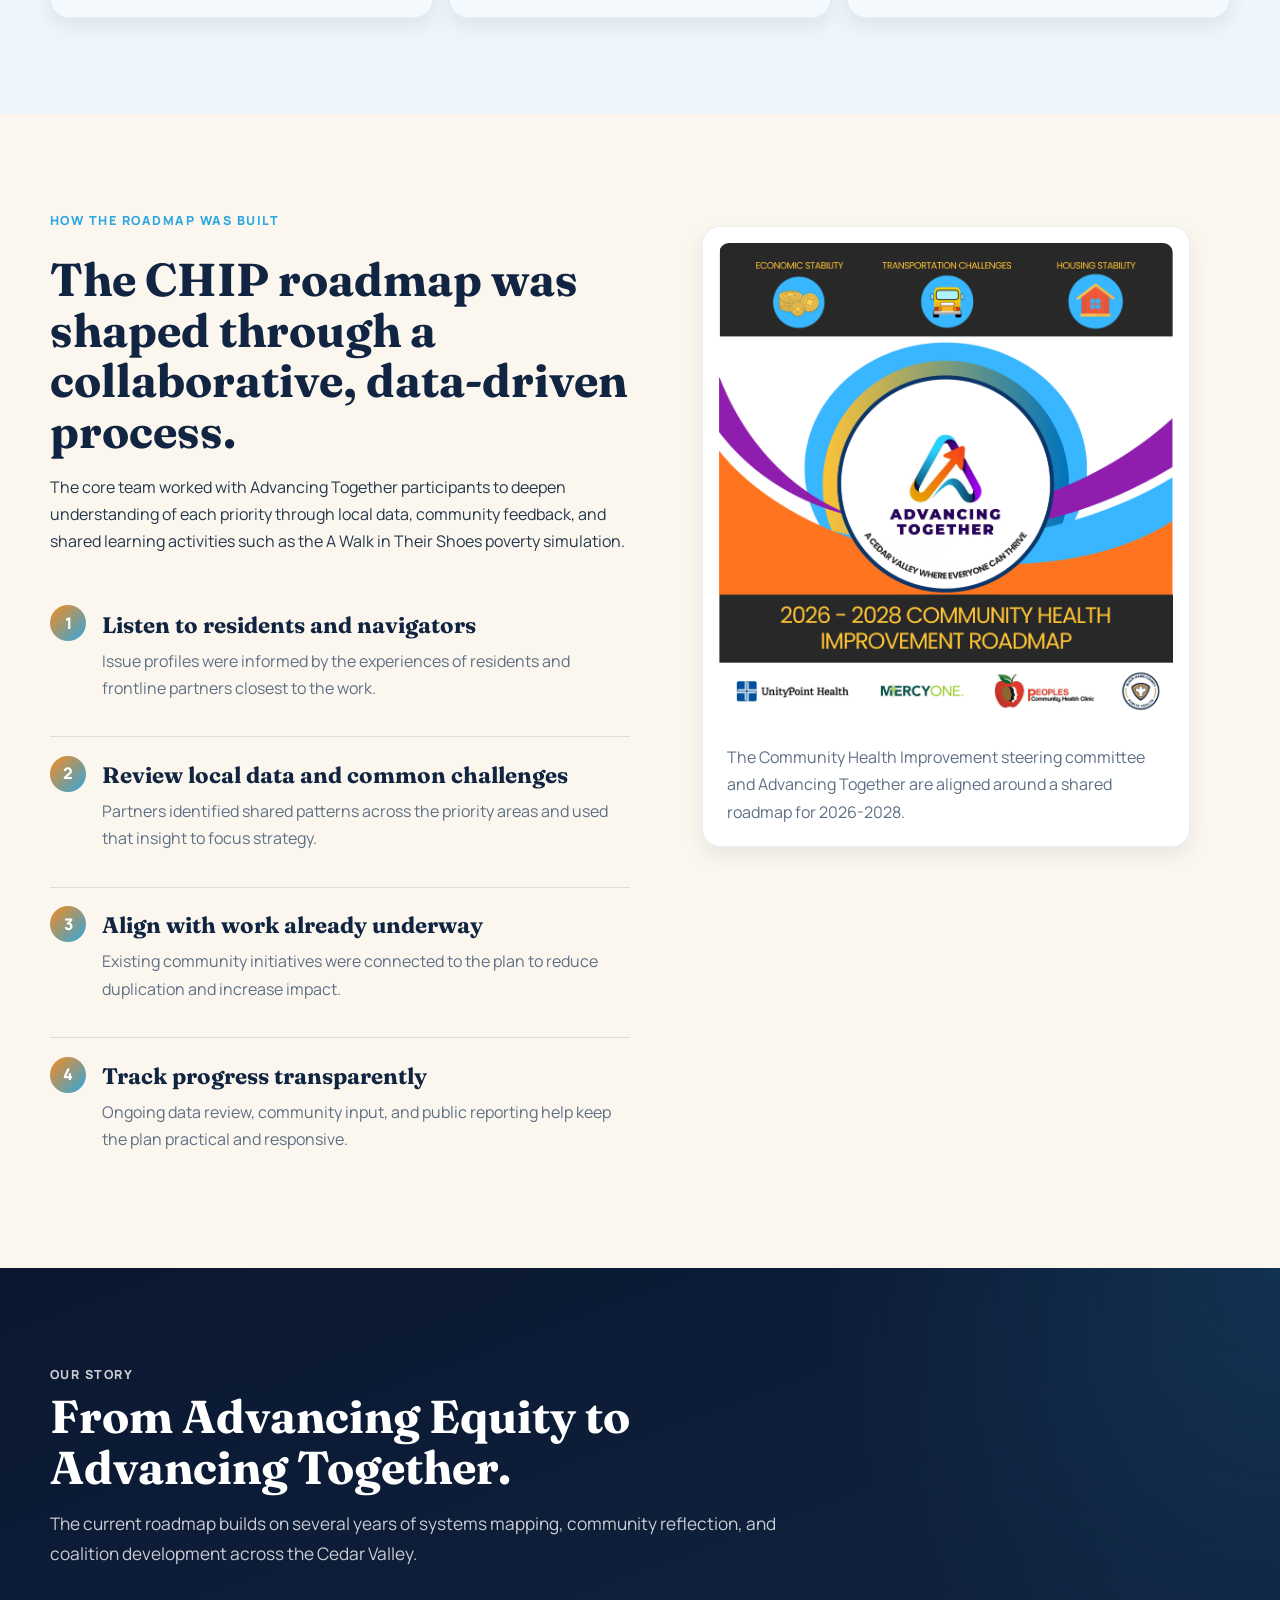
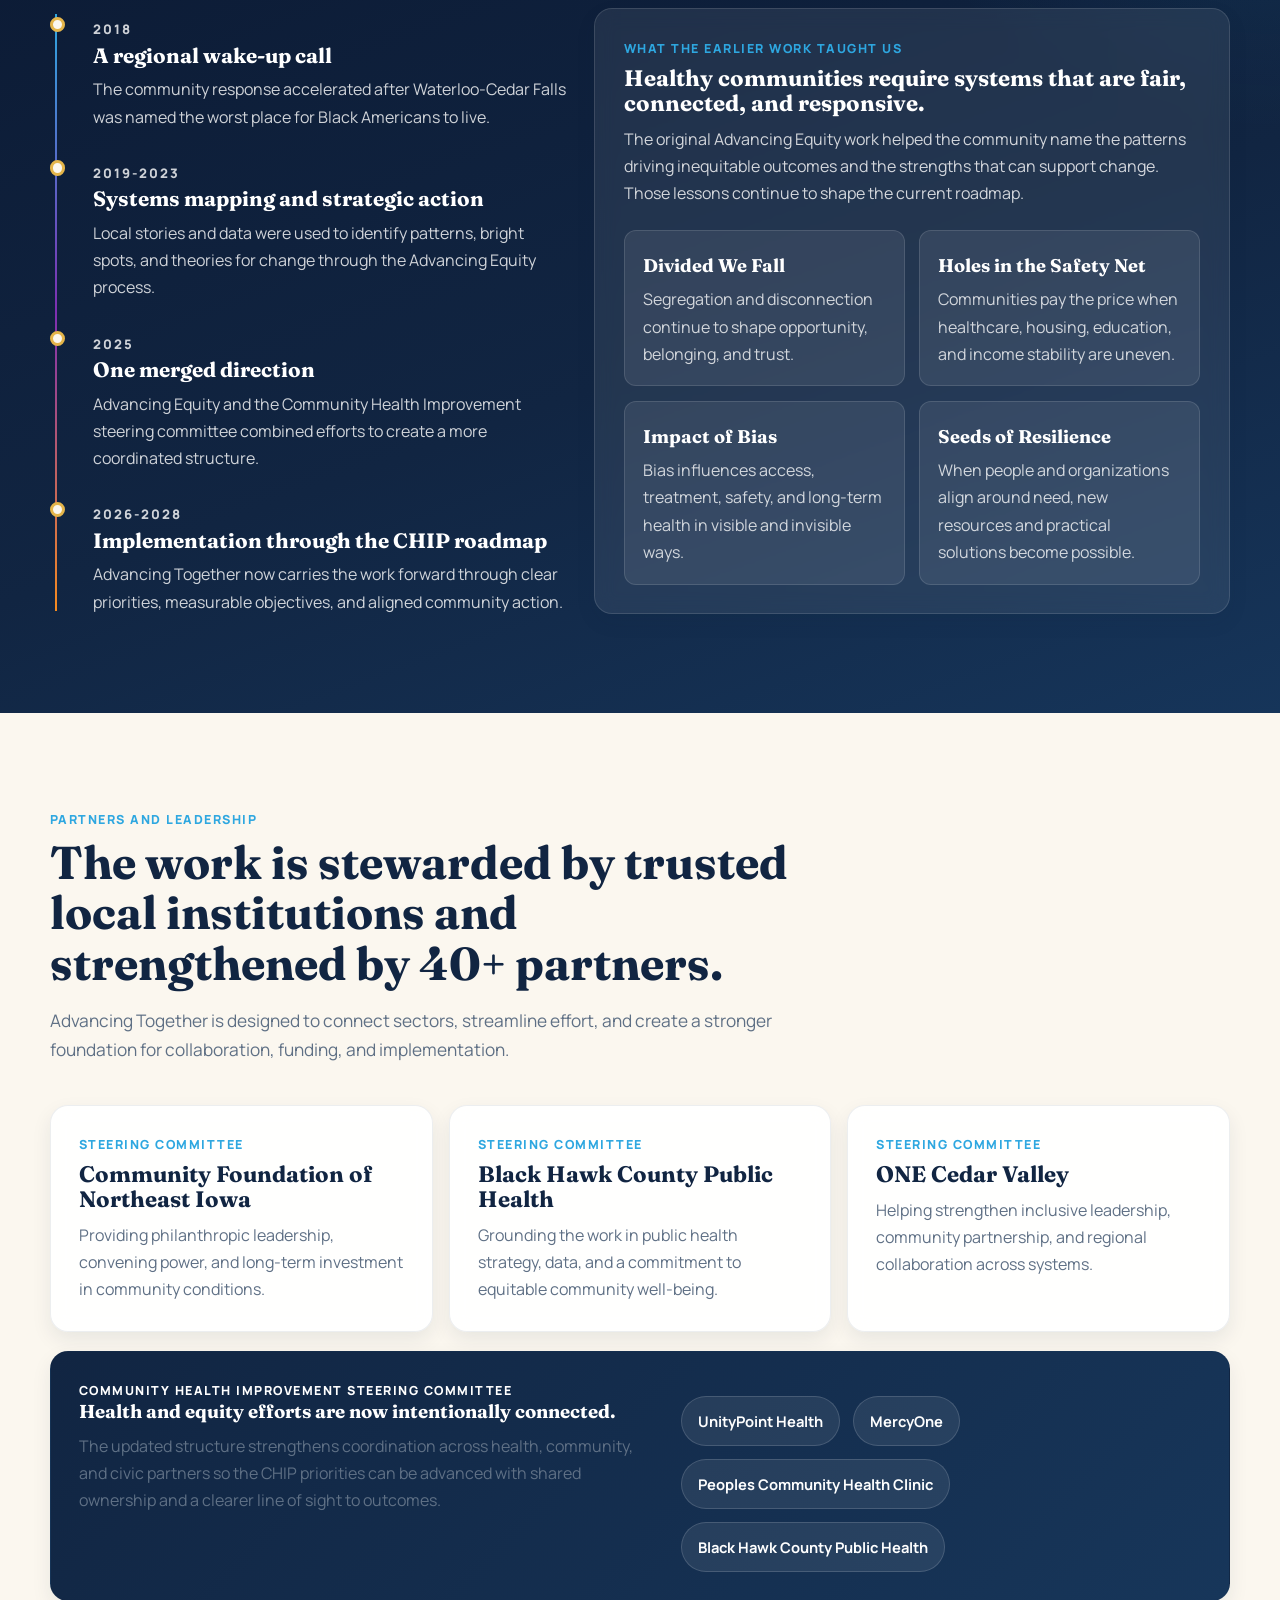
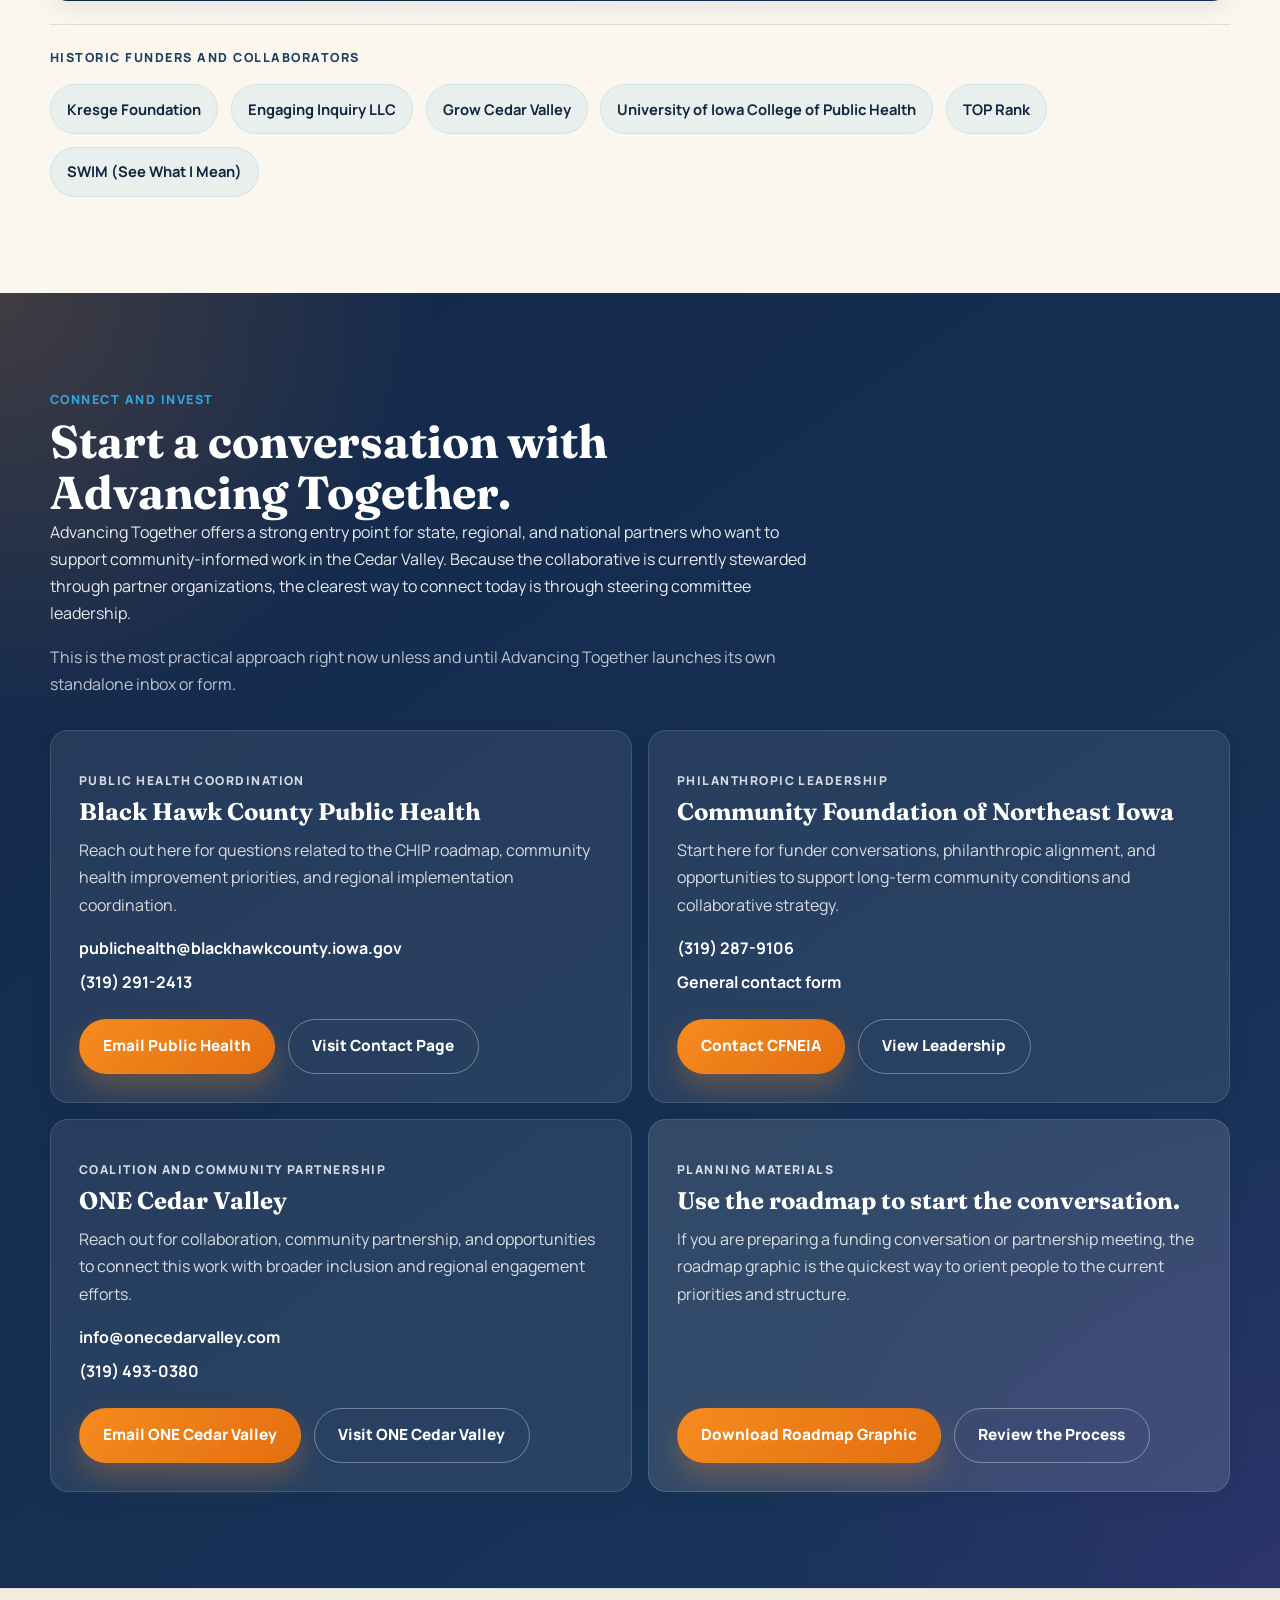
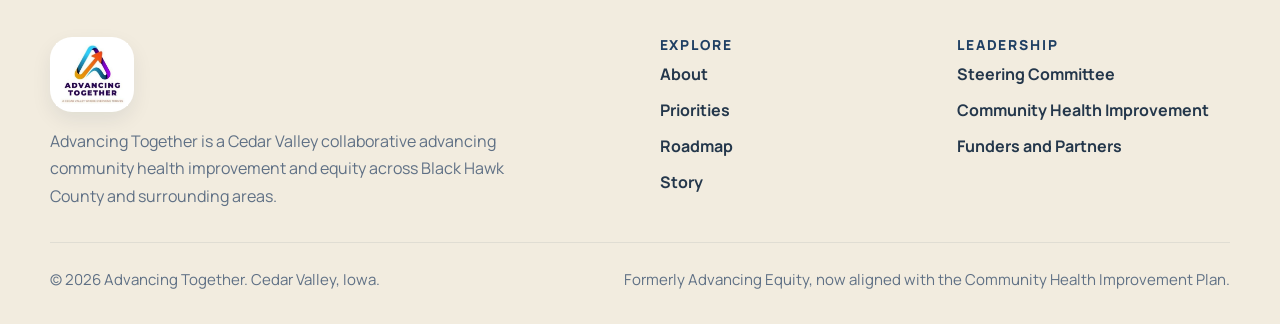
==== commit 464b3af7: "Nav button refresh" ====
--- a/index.html
+++ b/index.html
@@ -47,7 +47,7 @@
         <a href="#connect">Connect</a>
       </div>
 
-      <a class="btn btn--primary nav__cta" href="#connect">Partner With Us</a>
+      <a class="btn btn--primary nav__cta" href="#connect">Contact Us</a>
 
       <button
         class="nav__toggle"
@@ -597,3 +597,4 @@
 
 
 
+
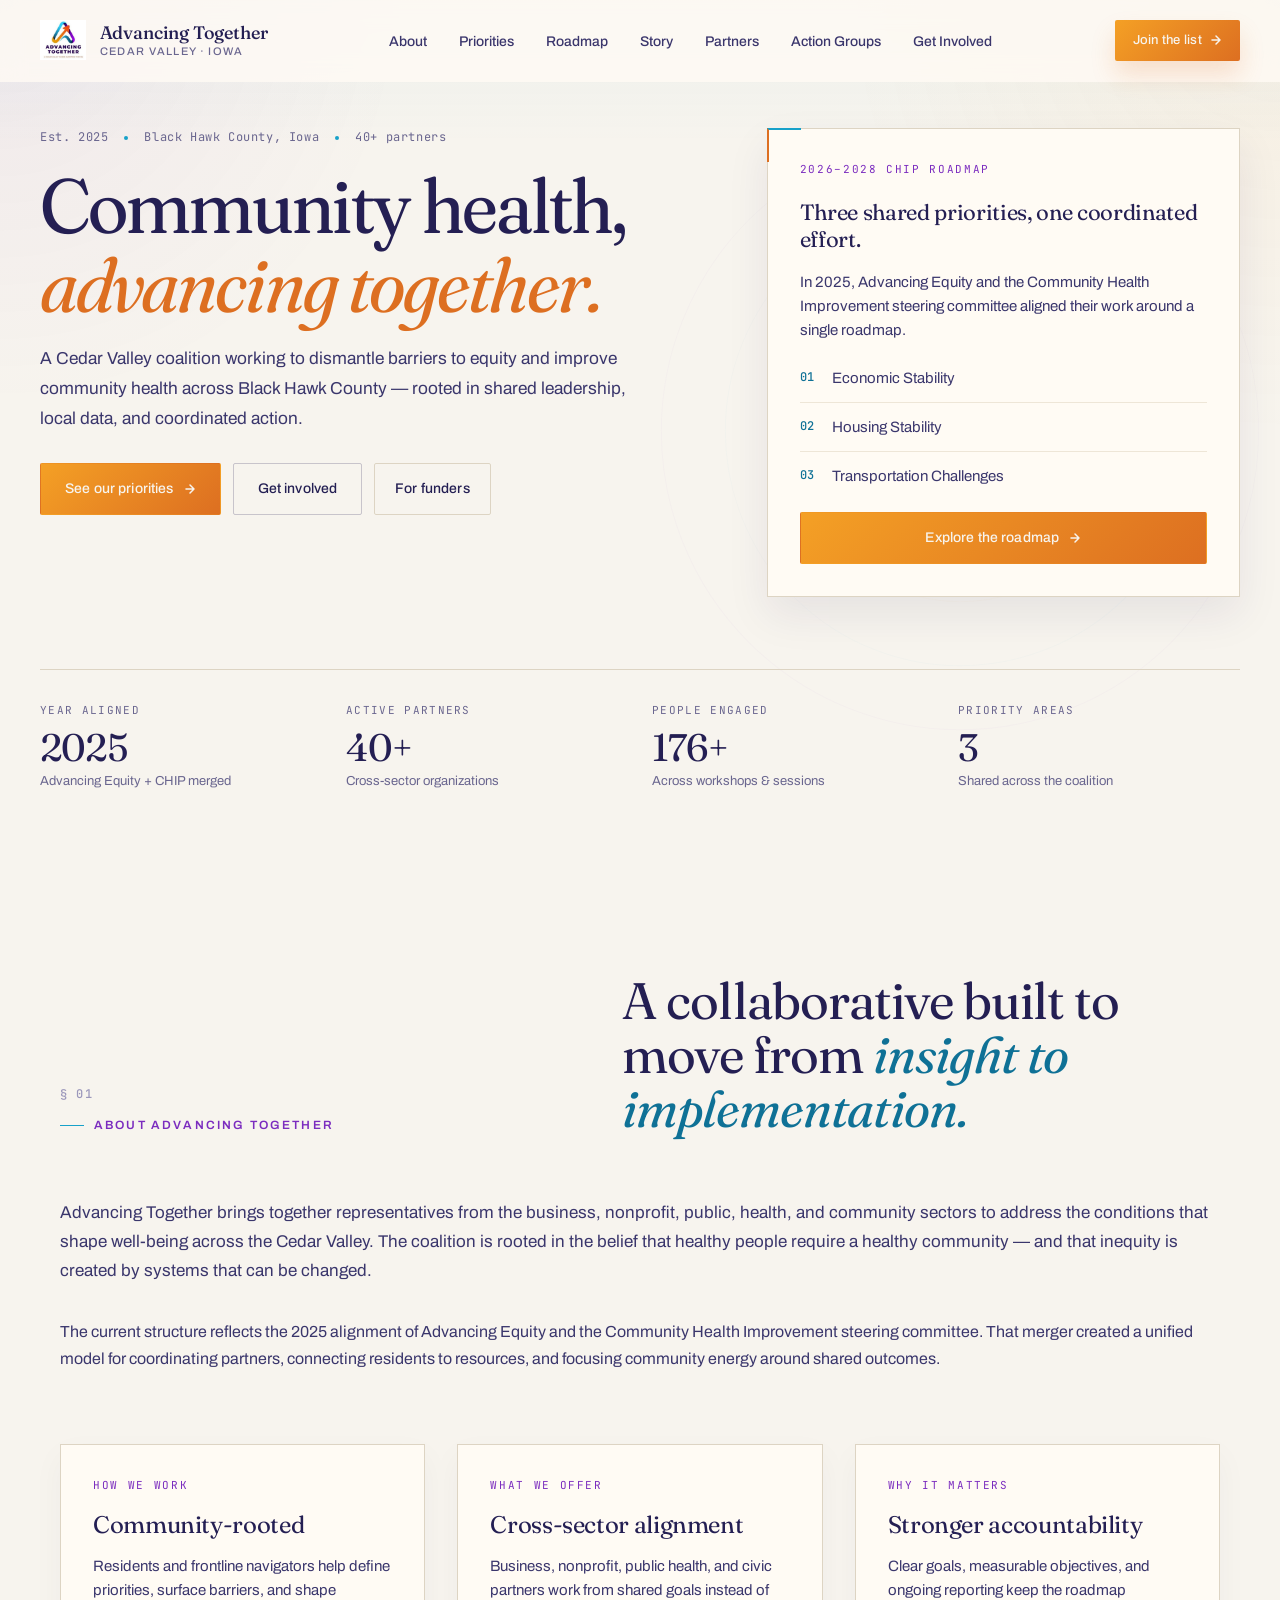
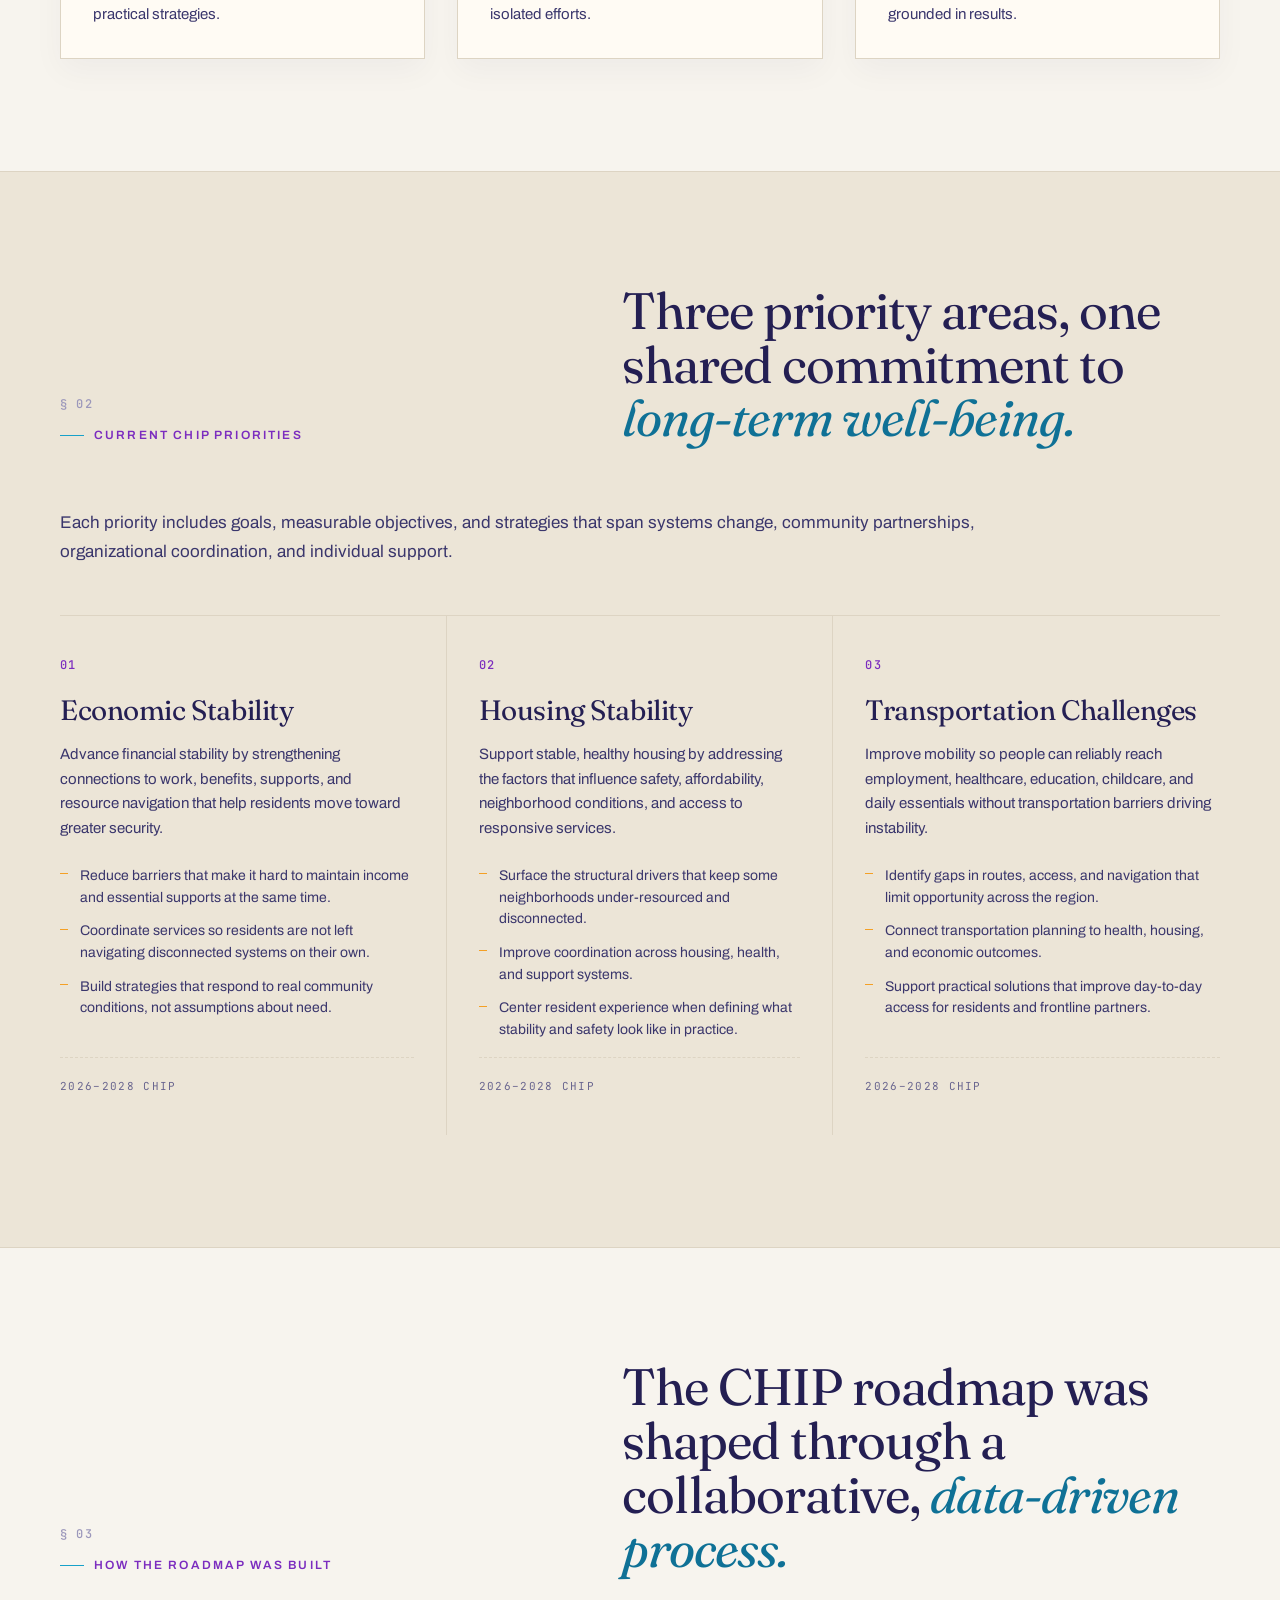
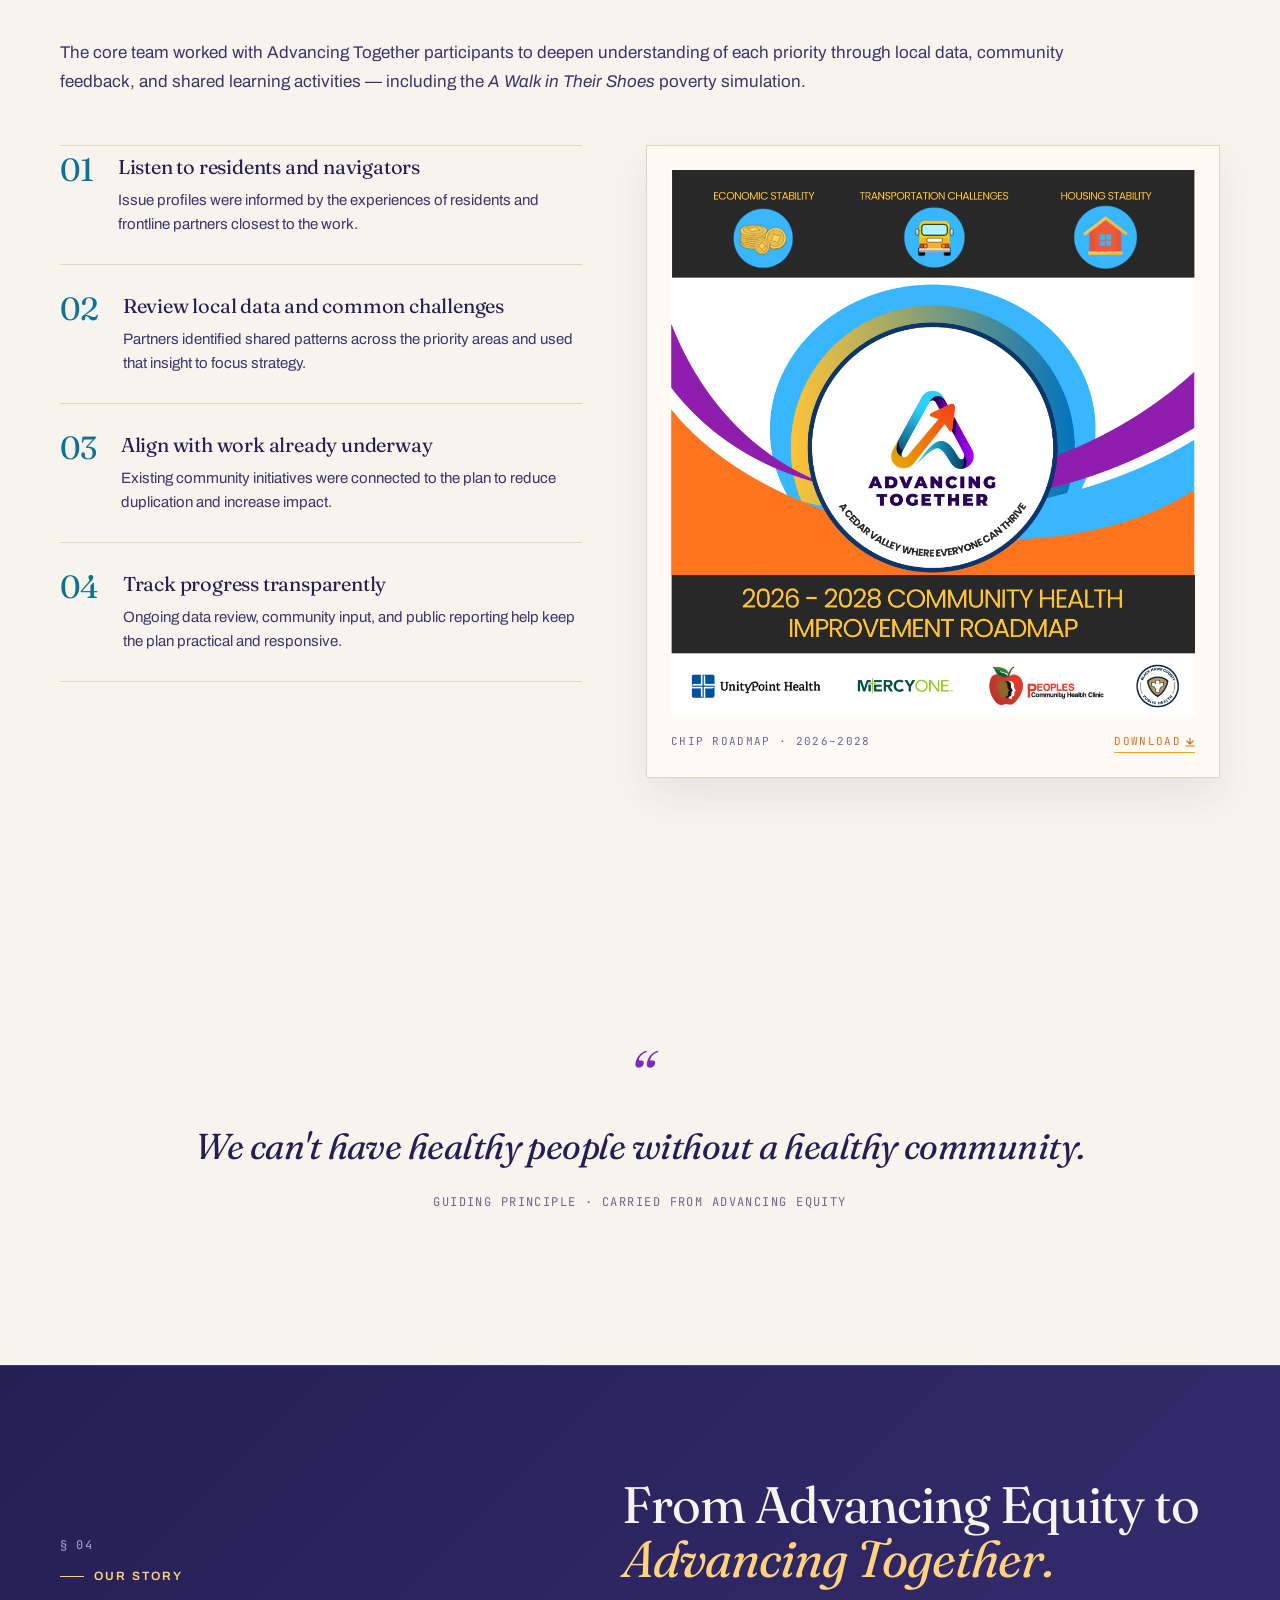
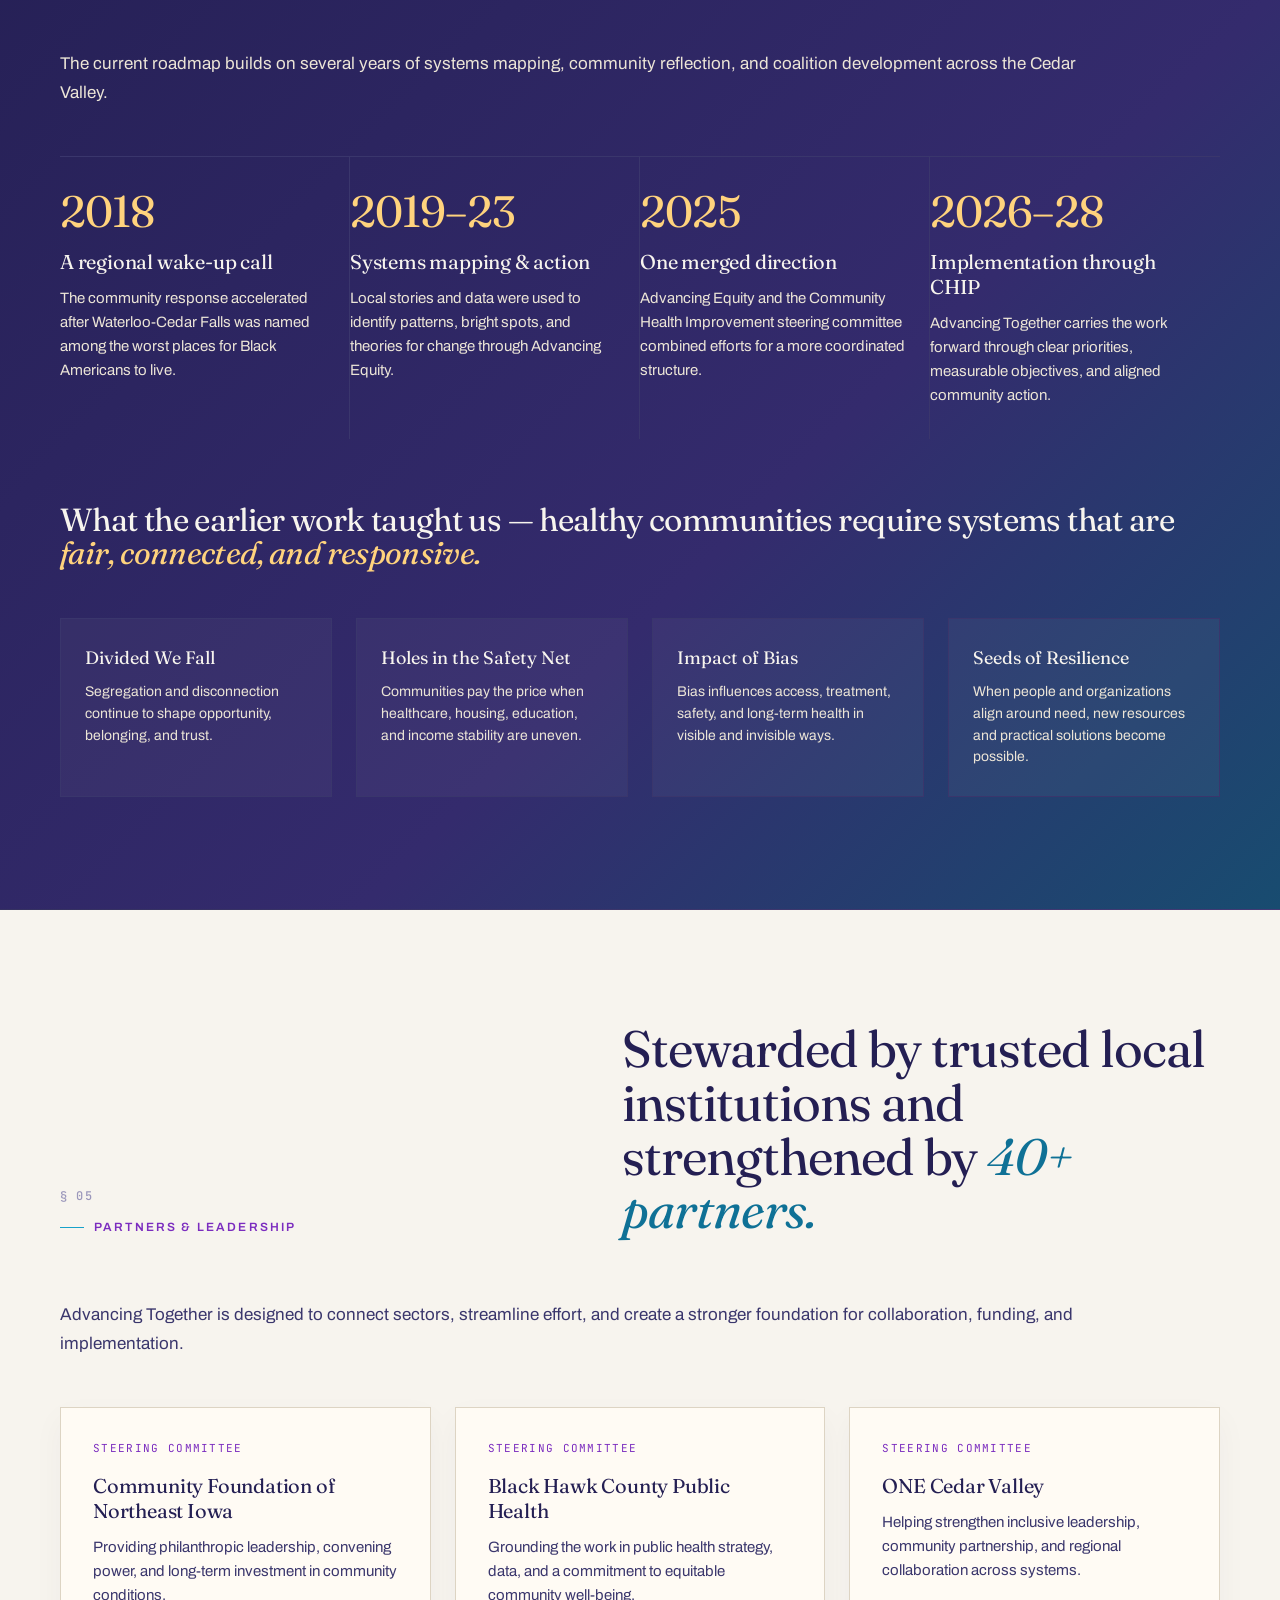
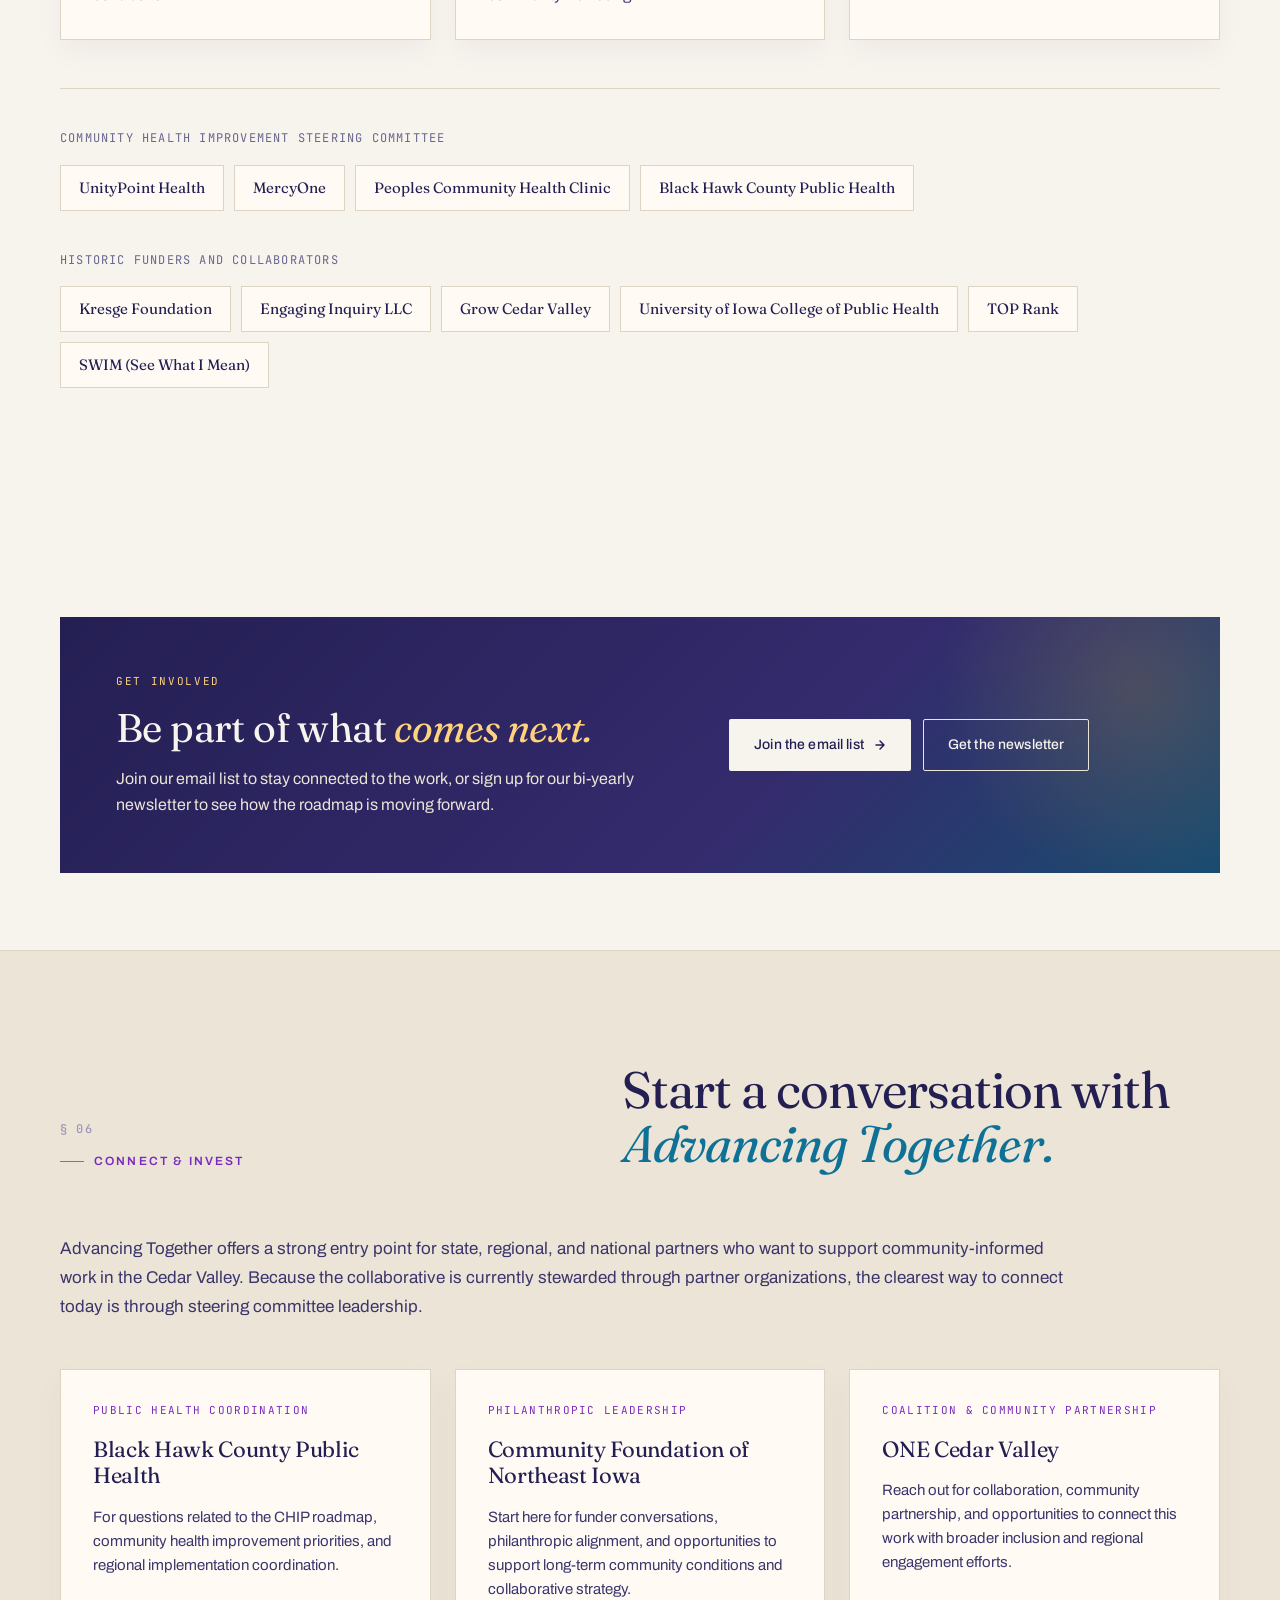
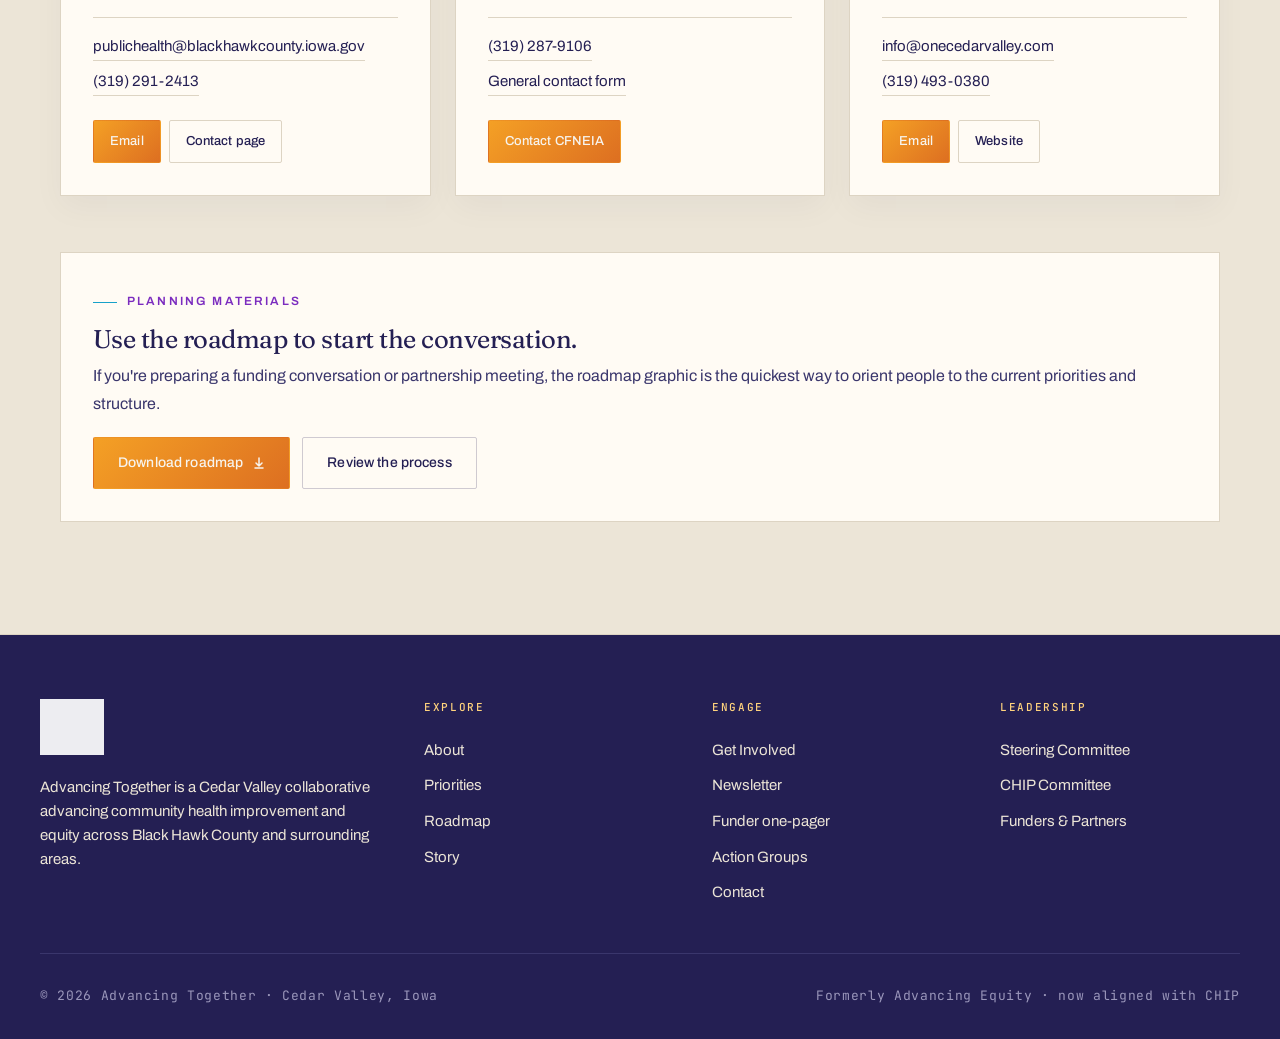
==== commit 177df94e: "More streamlined and GoogleForm update" ====
--- a/index.html
+++ b/index.html
@@ -3,405 +3,342 @@
 <head>
   <meta charset="UTF-8" />
   <meta name="viewport" content="width=device-width, initial-scale=1.0" />
-  <meta
-    name="description"
-    content="Advancing Together is a Cedar Valley collaborative aligning equity and community health improvement around Economic Security, Housing Stability, and Transportation Challenges."
-  />
-  <meta
-    property="og:title"
-    content="Advancing Together | Cedar Valley Community Health Improvement"
-  />
-  <meta
-    property="og:description"
-    content="A Black Hawk County collaborative advancing community health improvement and equity through shared priorities, measurable goals, and cross-sector action."
-  />
-  <meta property="og:image" content="AT-logo.png" />
   <title>Advancing Together | Cedar Valley Community Health Improvement</title>
-
+  <meta name="description" content="Advancing Together is a Cedar Valley collaborative working toward community health improvement and equity across Black Hawk County. Economic Stability. Housing Stability. Transportation Challenges." />
+  <meta property="og:title" content="Advancing Together | Cedar Valley" />
+  <meta property="og:description" content="A coalition of 40+ partners advancing community health and equity in Black Hawk County, Iowa." />
+  <meta property="og:type" content="website" />
+  <link rel="icon" type="image/png" href="AT-logo.png" />
   <link rel="preconnect" href="https://fonts.googleapis.com" />
   <link rel="preconnect" href="https://fonts.gstatic.com" crossorigin />
-  <link
-    href="https://fonts.googleapis.com/css2?family=Fraunces:wght@600;700&family=Manrope:wght@400;500;600;700;800&display=swap"
-    rel="stylesheet"
-  />
+  <link href="https://fonts.googleapis.com/css2?family=Fraunces:ital,opsz,wght,SOFT,WONK@0,9..144,300..700,0..100,0..1;1,9..144,300..700,0..100,0..1&family=Archivo:wght@400;500;600;700&family=JetBrains+Mono:wght@400;500&display=swap" rel="stylesheet" />
   <link rel="stylesheet" href="styles.css" />
-  <script>document.documentElement.classList.add('js');</script>
 </head>
 <body>
-  <nav class="nav" id="nav" aria-label="Main navigation">
-    <div class="container nav__inner">
-      <a class="nav__brand" href="#hero" aria-label="Advancing Together home">
-        <img src="AT-logo.png" alt="Advancing Together logo" />
-        <div>
-          <strong>Advancing Together</strong>
-          <span>Cedar Valley, Iowa</span>
-        </div>
-      </a>
-
-      <div class="nav__desktop">
-        <a href="#about">About</a>
-        <a href="#priorities">Priorities</a>
-        <a href="#roadmap">Roadmap</a>
-        <a href="#story">Story</a>
-        <a href="#partners">Partners</a>
-        <a href="#connect">Connect</a>
-      </div>
-
-      <a class="btn btn--primary nav__cta" href="#connect">Contact Us</a>
-
-      <button
-        class="nav__toggle"
-        id="nav-toggle"
-        type="button"
-        aria-expanded="false"
-        aria-controls="mobile-nav"
-        aria-label="Open menu"
-      >
-        <span></span>
-        <span></span>
-        <span></span>
-      </button>
+
+  <nav class="nav" id="nav">
+    <div class="container container--wide">
+      <div class="nav__inner">
+        <a href="#hero" class="nav__brand" aria-label="Advancing Together home">
+          <img src="AT-logo.png" alt="" />
+          <span class="nav__brand-text">
+            <span class="nav__brand-name">Advancing Together</span>
+            <span class="nav__brand-loc">Cedar Valley &middot; Iowa</span>
+          </span>
+        </a>
+        <ul class="nav__desktop" role="menubar">
+          <li><a href="#about">About</a></li>
+          <li><a href="#priorities">Priorities</a></li>
+          <li><a href="#roadmap">Roadmap</a></li>
+          <li><a href="#story">Story</a></li>
+          <li><a href="#partners">Partners</a></li>
+          <li><a href="action-groups.html">Action Groups</a></li>
+          <li><a href="get-involved.html">Get Involved</a></li>
+        </ul>
+        <a href="get-involved.html" class="nav__cta">
+          Join the list
+          <svg class="nav__cta-arrow" width="12" height="12" viewBox="0 0 12 12" fill="none" aria-hidden="true"><path d="M2 6H10M10 6L6 2M10 6L6 10" stroke="currentColor" stroke-width="1.5" stroke-linecap="round" stroke-linejoin="round"/></svg>
+        </a>
+        <button class="nav__toggle" id="nav-toggle" aria-label="Open navigation menu" aria-expanded="false" aria-controls="mobile-nav">
+          <span></span><span></span><span></span>
+        </button>
+      </div>
     </div>
   </nav>
 
-  <div class="mobile-nav" id="mobile-nav" aria-label="Mobile navigation">
-    <button class="mobile-nav__close" id="mobile-close" type="button" aria-label="Close menu">
-      Close
-    </button>
-    <a href="#about">About</a>
-    <a href="#priorities">Priorities</a>
-    <a href="#roadmap">Roadmap</a>
-    <a href="#story">Story</a>
-    <a href="#partners">Partners</a>
-    <a href="#connect">Connect</a>
+  <div class="mobile-nav" id="mobile-nav" aria-hidden="true">
+    <button class="mobile-nav__close" id="mobile-close" aria-label="Close menu">Close</button>
+    <ul>
+      <li><a href="#about"><span class="num">01</span>About</a></li>
+      <li><a href="#priorities"><span class="num">02</span>Priorities</a></li>
+      <li><a href="#roadmap"><span class="num">03</span>Roadmap</a></li>
+      <li><a href="#story"><span class="num">04</span>Story</a></li>
+      <li><a href="#partners"><span class="num">05</span>Partners</a></li>
+      <li><a href="action-groups.html"><span class="num">06</span>Action Groups</a></li>
+      <li><a href="get-involved.html"><span class="num">07</span>Get Involved</a></li>
+      <li><a href="newsletter.html"><span class="num">08</span>Newsletter</a></li>
+      <li><a href="one-pager.html"><span class="num">09</span>Funder one-pager</a></li>
+    </ul>
+    <a href="get-involved.html" class="mobile-nav__cta">
+      Join our email list
+      <svg width="14" height="14" viewBox="0 0 12 12" fill="none" aria-hidden="true"><path d="M2 6H10M10 6L6 2M10 6L6 10" stroke="currentColor" stroke-width="1.5" stroke-linecap="round" stroke-linejoin="round"/></svg>
+    </a>
   </div>
 
   <header class="hero" id="hero">
-    <div class="hero__aurora" aria-hidden="true"></div>
-
-    <div class="container hero__grid">
-      <div class="hero__content">
-        <p class="eyebrow">Black Hawk County and the Cedar Valley</p>
-        <h1>
-          Community health improvement powered by equity,
-          <span>shared leadership, and coordinated action.</span>
-        </h1>
-        <p class="hero__lead">
-          Advancing Together is a community collaborative working to dismantle barriers to equity in Black Hawk
-          County and surrounding areas. In 2025, the Advancing Equity effort and the Community Health Improvement
-          steering committee aligned their work around one shared roadmap focused on Economic Security, Housing
-          Stability, and Transportation Challenges.
-        </p>
-
-        <div class="hero__actions">
-          <a class="btn btn--primary" href="#priorities">Explore Current Priorities</a>
-          <a class="btn btn--secondary" href="#roadmap">See the CHIP Roadmap</a>
-        </div>
-
-        <p class="hero__caption">
-          Steering committee leadership includes CFNEIA, Black Hawk County Public Health, and ONE Cedar Valley.
-        </p>
-      </div>
-
-      <aside class="hero__panel" aria-label="Advancing Together overview">
-        <p class="hero__panel-kicker">Why this matters now</p>
-        <h2>One shared roadmap for community health improvement in the Cedar Valley.</h2>
-        <p class="hero__panel-copy">
-          The collaborative now brings health improvement, equity strategy, and cross-sector implementation into one
-          cleaner structure so partners and funders can align around measurable community priorities.
-        </p>
-
-        <div class="hero__panel-grid">
-          <article class="hero__panel-card">
-            <span>2025</span>
-            <h3>Merged direction</h3>
-            <p>Advancing Equity and the Community Health Improvement steering committee now move forward together.</p>
-          </article>
-
-          <article class="hero__panel-card">
-            <span>40+</span>
-            <h3>Active partners</h3>
-            <p>Cross-sector organizations, institutions, and navigators are shaping implementation side by side.</p>
-          </article>
-
-          <article class="hero__panel-card hero__panel-card--wide">
-            <span>Current priorities</span>
-            <h3>Economic Security, Housing Stability, and Transportation Challenges</h3>
-            <p>Resident voice, local data, and ongoing reporting guide the work from strategy through action.</p>
-          </article>
-        </div>
-      </aside>
+    <div class="hero__decorative" aria-hidden="true">
+      <svg viewBox="0 0 600 600" fill="none" xmlns="http://www.w3.org/2000/svg">
+        <circle cx="300" cy="300" r="280" stroke="#7b2cbf" stroke-opacity="0.12" stroke-width="1"/>
+        <circle cx="300" cy="300" r="220" stroke="#17a1c9" stroke-opacity="0.12" stroke-width="1"/>
+        <circle cx="300" cy="300" r="160" stroke="#f4a025" stroke-opacity="0.11" stroke-width="1"/>
+        <circle cx="300" cy="300" r="100" stroke="#0f7196" stroke-opacity="0.1" stroke-width="1"/>
+      </svg>
+    </div>
+    <div class="container container--wide">
+      <div class="hero__inner">
+        <div class="hero__header reveal">
+          <div class="hero__meta">
+            <span>Est. 2025</span>
+            <span class="dot"></span>
+            <span>Black Hawk County, Iowa</span>
+            <span class="dot"></span>
+            <span>40+ partners</span>
+          </div>
+          <h1 class="hero__title">
+            Community health,
+            <span class="break"><em>advancing together.</em></span>
+          </h1>
+          <p class="hero__lede">A Cedar Valley coalition working to dismantle barriers to equity and improve community health across Black Hawk County &mdash; rooted in shared leadership, local data, and coordinated action.</p>
+          <div class="hero__actions">
+            <a href="#priorities" class="btn btn--primary">
+              See our priorities
+              <svg width="12" height="12" viewBox="0 0 12 12" fill="none" aria-hidden="true"><path d="M2 6H10M10 6L6 2M10 6L6 10" stroke="currentColor" stroke-width="1.5" stroke-linecap="round" stroke-linejoin="round"/></svg>
+            </a>
+            <a href="get-involved.html" class="btn btn--secondary">Get involved</a>
+            <a href="#connect" class="btn btn--ghost">For funders</a>
+          </div>
+        </div>
+        <aside class="hero__sidecard reveal reveal--delay-2" aria-labelledby="hero-sidecard-title">
+          <span class="hero__sidecard-label">2026&ndash;2028 CHIP Roadmap</span>
+          <h3 id="hero-sidecard-title">Three shared priorities, one coordinated effort.</h3>
+          <p>In 2025, Advancing Equity and the Community Health Improvement steering committee aligned their work around a single roadmap.</p>
+          <ul class="hero__sidecard-list">
+            <li><span class="num">01</span> Economic Stability</li>
+            <li><span class="num">02</span> Housing Stability</li>
+            <li><span class="num">03</span> Transportation Challenges</li>
+          </ul>
+          <a href="#roadmap" class="btn btn--primary" style="width:100%; justify-content:center;">
+            Explore the roadmap
+            <svg width="12" height="12" viewBox="0 0 12 12" fill="none" aria-hidden="true"><path d="M2 6H10M10 6L6 2M10 6L6 10" stroke="currentColor" stroke-width="1.5" stroke-linecap="round" stroke-linejoin="round"/></svg>
+          </a>
+        </aside>
+      </div>
+      <div class="hero__stats reveal reveal--delay-3">
+        <div>
+          <div class="hero__stat-label">Year aligned</div>
+          <div class="hero__stat-value">2025</div>
+          <div class="hero__stat-note">Advancing Equity + CHIP merged</div>
+        </div>
+        <div>
+          <div class="hero__stat-label">Active partners</div>
+          <div class="hero__stat-value" data-target="40" data-suffix="+">0</div>
+          <div class="hero__stat-note">Cross-sector organizations</div>
+        </div>
+        <div>
+          <div class="hero__stat-label">People engaged</div>
+          <div class="hero__stat-value" data-target="176" data-suffix="+">0</div>
+          <div class="hero__stat-note">Across workshops &amp; sessions</div>
+        </div>
+        <div>
+          <div class="hero__stat-label">Priority areas</div>
+          <div class="hero__stat-value" data-target="3">0</div>
+          <div class="hero__stat-note">Shared across the coalition</div>
+        </div>
+      </div>
     </div>
   </header>
 
-  <section class="signal-band" aria-label="Advancing Together at a glance">
-    <div class="container signal-band__grid">
-      <article class="signal-card reveal">
-        <strong data-target="40" data-suffix="+">40+</strong>
-        <h2>Partners at the table</h2>
-        <p>Cross-sector organizations, navigators, and institutions are shaping coordinated action together.</p>
-      </article>
-
-      <article class="signal-card reveal reveal-delay-1">
-        <strong data-target="176" data-suffix="+">176+</strong>
-        <h2>People and organizations engaged</h2>
-        <p>The work builds on years of workshops, strategic action sessions, and community collaboration.</p>
-      </article>
-
-      <article class="signal-card reveal reveal-delay-2">
-        <strong data-target="3" data-suffix="">3</strong>
-        <h2>Shared community priorities</h2>
-        <p>Economic Security, Housing Stability, and Transportation Challenges guide the current CHIP effort.</p>
-      </article>
-    </div>
-  </section>
   <main>
     <section class="section" id="about">
-      <div class="container about">
-        <div class="about__content">
-          <p class="section-label">About Advancing Together</p>
-          <h2 class="section-title reveal">A collaborative built to move from insight to implementation.</h2>
-          <p class="reveal">
-            Advancing Together brings together representatives from the business, nonprofit, public, health, and
-            community sectors to address the conditions that shape well-being across the Cedar Valley. The coalition
-            is rooted in the belief that healthy people require a healthy community and that inequity is created by
-            systems that can be changed.
-          </p>
-          <p class="reveal">
-            The current structure reflects the 2025 combination of Advancing Equity and the Community Health
-            Improvement steering committee. That merger created a more unified model for coordinating partners,
-            connecting residents to resources, and focusing community energy around shared outcomes.
-          </p>
-
-          <div class="legacy-block reveal">
-            <p class="legacy-block__title">Built on earlier Advancing Equity focus areas</p>
-            <div class="pill-list" aria-label="Earlier focus areas">
-              <span>Transportation</span>
-              <span>Childcare</span>
-              <span>Education and Training</span>
-              <span>Basic Needs</span>
-              <span>Culture and Language</span>
-            </div>
-          </div>
-        </div>
-
-        <div class="about__stack">
-          <div class="quote-card reveal">
-            <p>We can't have healthy people without a healthy community.</p>
-            <span>Guiding principle carried from Advancing Equity into Advancing Together</span>
-          </div>
-
-          <div class="about__grid">
-            <article class="mini-card reveal">
-              <p class="mini-card__label">How we work</p>
-              <h3>Community-rooted</h3>
-              <p>Residents and frontline navigators help define priorities, surface barriers, and shape practical strategies.</p>
-            </article>
-
-            <article class="mini-card reveal reveal-delay-1">
-              <p class="mini-card__label">What we offer</p>
-              <h3>Cross-sector alignment</h3>
-              <p>Business, nonprofit, public health, and civic partners work from shared goals instead of isolated efforts.</p>
-            </article>
-
-            <article class="mini-card reveal reveal-delay-2">
-              <p class="mini-card__label">Why it matters</p>
-              <h3>Stronger accountability</h3>
-              <p>Clear goals, measurable objectives, and ongoing reporting keep the roadmap grounded in results.</p>
-            </article>
-          </div>
-        </div>
-      </div>
-    </section>
-
-    <section class="section section--mist" id="priorities">
-      <div class="container">
-        <div class="section-heading-block">
-          <p class="section-label">Current CHIP Priorities</p>
-          <h2 class="section-title reveal">Three priority areas, one shared commitment to long-term well-being.</h2>
-          <p class="section-intro reveal">
-            Each priority includes goals, measurable objectives, and strategies that span systems change, community
-            partnerships, organizational coordination, and individual support.
-          </p>
-        </div>
-
-        <div class="priorities__grid">
-          <article class="priority-card reveal">
-            <div class="priority-card__top">
-              <span class="priority-card__index">01</span>
-              <p class="priority-card__tag">2026-2028 CHIP</p>
-            </div>
-            <h3>Economic Security</h3>
-            <p>
-              Advance financial stability by strengthening connections to work, benefits, supports, and resource
-              navigation that help residents move toward greater security.
-            </p>
-            <ul class="feature-list" role="list">
+      <div class="container">
+        <div class="section-head reveal">
+          <div class="section-head__meta">
+            <span class="section-num">&sect; 01</span>
+            <span class="eyebrow">About Advancing Together</span>
+          </div>
+          <h2 class="section-head__title">A collaborative built to move from <em>insight to implementation.</em></h2>
+        </div>
+        <div style="display:grid; grid-template-columns:1fr; gap:2.5rem;">
+          <div style="display:grid; grid-template-columns:1fr; gap:2rem;" class="reveal reveal--delay-1">
+            <p class="body-text body-text--lg">Advancing Together brings together representatives from the business, nonprofit, public, health, and community sectors to address the conditions that shape well-being across the Cedar Valley. The coalition is rooted in the belief that healthy people require a healthy community &mdash; and that inequity is created by systems that can be changed.</p>
+            <p class="body-text">The current structure reflects the 2025 alignment of Advancing Equity and the Community Health Improvement steering committee. That merger created a unified model for coordinating partners, connecting residents to resources, and focusing community energy around shared outcomes.</p>
+          </div>
+          <div class="how-grid" style="margin-top: 2rem;">
+            <div class="how-card reveal">
+              <span class="how-card__eyebrow">How we work</span>
+              <h3 class="how-card__title">Community-rooted</h3>
+              <p class="how-card__desc">Residents and frontline navigators help define priorities, surface barriers, and shape practical strategies.</p>
+            </div>
+            <div class="how-card reveal reveal--delay-1">
+              <span class="how-card__eyebrow">What we offer</span>
+              <h3 class="how-card__title">Cross-sector alignment</h3>
+              <p class="how-card__desc">Business, nonprofit, public health, and civic partners work from shared goals instead of isolated efforts.</p>
+            </div>
+            <div class="how-card reveal reveal--delay-2">
+              <span class="how-card__eyebrow">Why it matters</span>
+              <h3 class="how-card__title">Stronger accountability</h3>
+              <p class="how-card__desc">Clear goals, measurable objectives, and ongoing reporting keep the roadmap grounded in results.</p>
+            </div>
+          </div>
+        </div>
+      </div>
+    </section>
+
+    <section class="section section--deep" id="priorities">
+      <div class="container">
+        <div class="section-head reveal">
+          <div class="section-head__meta">
+            <span class="section-num">&sect; 02</span>
+            <span class="eyebrow">Current CHIP Priorities</span>
+          </div>
+          <h2 class="section-head__title">Three priority areas, one shared commitment to <em>long-term well-being.</em></h2>
+        </div>
+        <p class="body-text body-text--lg reveal" style="max-width:60em; margin-bottom:3rem;">Each priority includes goals, measurable objectives, and strategies that span systems change, community partnerships, organizational coordination, and individual support.</p>
+        <div class="priorities">
+          <article class="priority reveal">
+            <span class="priority__num">01</span>
+            <h3 class="priority__title">Economic Stability</h3>
+            <p class="priority__desc">Advance financial stability by strengthening connections to work, benefits, supports, and resource navigation that help residents move toward greater security.</p>
+            <ul class="priority__list">
               <li>Reduce barriers that make it hard to maintain income and essential supports at the same time.</li>
               <li>Coordinate services so residents are not left navigating disconnected systems on their own.</li>
               <li>Build strategies that respond to real community conditions, not assumptions about need.</li>
             </ul>
-          </article>
-
-          <article class="priority-card reveal reveal-delay-1">
-            <div class="priority-card__top">
-              <span class="priority-card__index">02</span>
-              <p class="priority-card__tag">2026-2028 CHIP</p>
-            </div>
-            <h3>Housing Stability</h3>
-            <p>
-              Support stable, healthy housing by addressing the factors that influence safety, affordability,
-              neighborhood conditions, and access to responsive services.
-            </p>
-            <ul class="feature-list" role="list">
+            <div class="priority__tag">2026&ndash;2028 CHIP</div>
+          </article>
+          <article class="priority reveal reveal--delay-1">
+            <span class="priority__num">02</span>
+            <h3 class="priority__title">Housing Stability</h3>
+            <p class="priority__desc">Support stable, healthy housing by addressing the factors that influence safety, affordability, neighborhood conditions, and access to responsive services.</p>
+            <ul class="priority__list">
               <li>Surface the structural drivers that keep some neighborhoods under-resourced and disconnected.</li>
               <li>Improve coordination across housing, health, and support systems.</li>
               <li>Center resident experience when defining what stability and safety look like in practice.</li>
             </ul>
-          </article>
-
-          <article class="priority-card reveal reveal-delay-2">
-            <div class="priority-card__top">
-              <span class="priority-card__index">03</span>
-              <p class="priority-card__tag">2026-2028 CHIP</p>
-            </div>
-            <h3>Transportation Challenges</h3>
-            <p>
-              Improve mobility so people can reliably reach employment, healthcare, education, childcare, and daily
-              essentials without transportation barriers driving instability.
-            </p>
-            <ul class="feature-list" role="list">
+            <div class="priority__tag">2026&ndash;2028 CHIP</div>
+          </article>
+          <article class="priority reveal reveal--delay-2">
+            <span class="priority__num">03</span>
+            <h3 class="priority__title">Transportation Challenges</h3>
+            <p class="priority__desc">Improve mobility so people can reliably reach employment, healthcare, education, childcare, and daily essentials without transportation barriers driving instability.</p>
+            <ul class="priority__list">
               <li>Identify gaps in routes, access, and navigation that limit opportunity across the region.</li>
               <li>Connect transportation planning to health, housing, and economic outcomes.</li>
               <li>Support practical solutions that improve day-to-day access for residents and frontline partners.</li>
             </ul>
+            <div class="priority__tag">2026&ndash;2028 CHIP</div>
           </article>
         </div>
       </div>
     </section>
 
     <section class="section" id="roadmap">
-      <div class="container roadmap">
-        <div class="roadmap__content">
-          <p class="section-label">How the Roadmap Was Built</p>
-          <h2 class="section-title reveal">The CHIP roadmap was shaped through a collaborative, data-driven process.</h2>
-          <p class="reveal">
-            The core team worked with Advancing Together participants to deepen understanding of each priority
-            through local data, community feedback, and shared learning activities such as the A Walk in Their Shoes
-            poverty simulation.
-          </p>
-
-          <div class="process-list">
-            <article class="process-item reveal">
-              <span>1</span>
+      <div class="container">
+        <div class="section-head reveal">
+          <div class="section-head__meta">
+            <span class="section-num">&sect; 03</span>
+            <span class="eyebrow">How the Roadmap Was Built</span>
+          </div>
+          <h2 class="section-head__title">The CHIP roadmap was shaped through a collaborative, <em>data-driven process.</em></h2>
+        </div>
+        <p class="body-text body-text--lg reveal" style="max-width:60em; margin-bottom:3rem;">The core team worked with Advancing Together participants to deepen understanding of each priority through local data, community feedback, and shared learning activities &mdash; including the <em>A Walk in Their Shoes</em> poverty simulation.</p>
+        <div class="roadmap">
+          <div class="roadmap__steps reveal">
+            <div class="roadmap__step">
+              <div class="roadmap__step-num">01</div>
               <div>
-                <h3>Listen to residents and navigators</h3>
-                <p>Issue profiles were informed by the experiences of residents and frontline partners closest to the work.</p>
+                <h3 class="roadmap__step-title">Listen to residents and navigators</h3>
+                <p class="roadmap__step-desc">Issue profiles were informed by the experiences of residents and frontline partners closest to the work.</p>
               </div>
-            </article>
-
-            <article class="process-item reveal reveal-delay-1">
-              <span>2</span>
+            </div>
+            <div class="roadmap__step">
+              <div class="roadmap__step-num">02</div>
               <div>
-                <h3>Review local data and common challenges</h3>
-                <p>Partners identified shared patterns across the priority areas and used that insight to focus strategy.</p>
+                <h3 class="roadmap__step-title">Review local data and common challenges</h3>
+                <p class="roadmap__step-desc">Partners identified shared patterns across the priority areas and used that insight to focus strategy.</p>
               </div>
-            </article>
-
-            <article class="process-item reveal reveal-delay-2">
-              <span>3</span>
+            </div>
+            <div class="roadmap__step">
+              <div class="roadmap__step-num">03</div>
               <div>
-                <h3>Align with work already underway</h3>
-                <p>Existing community initiatives were connected to the plan to reduce duplication and increase impact.</p>
+                <h3 class="roadmap__step-title">Align with work already underway</h3>
+                <p class="roadmap__step-desc">Existing community initiatives were connected to the plan to reduce duplication and increase impact.</p>
               </div>
-            </article>
-
-            <article class="process-item reveal reveal-delay-3">
-              <span>4</span>
+            </div>
+            <div class="roadmap__step">
+              <div class="roadmap__step-num">04</div>
               <div>
-                <h3>Track progress transparently</h3>
-                <p>Ongoing data review, community input, and public reporting help keep the plan practical and responsive.</p>
+                <h3 class="roadmap__step-title">Track progress transparently</h3>
+                <p class="roadmap__step-desc">Ongoing data review, community input, and public reporting help keep the plan practical and responsive.</p>
               </div>
-            </article>
-          </div>
-        </div>
-
-        <figure class="roadmap__figure reveal">
-          <img
-            src="CHA Advancing Together.png"
-            alt="Advancing Together Community Health Improvement roadmap showing Economic Security, Transportation Challenges, and Housing Stability."
-          />
-          <figcaption>
-            The Community Health Improvement steering committee and Advancing Together are aligned around a shared
-            roadmap for 2026-2028.
-          </figcaption>
-        </figure>
+            </div>
+          </div>
+          <div class="roadmap__image reveal reveal--delay-1">
+            <div class="roadmap__image-frame">
+              <img src="CHA Advancing Together.png" alt="Advancing Together Community Health Improvement roadmap showing Economic Stability, Transportation Challenges, and Housing Stability." />
+              <div class="roadmap__image-label">
+                <span>CHIP Roadmap &middot; 2026&ndash;2028</span>
+                <a href="CHA Advancing Together.png" download style="color:var(--gold-deep); display:inline-flex; align-items:center; gap:0.25rem; border-bottom:1px solid var(--gold); padding-bottom:1px;">
+                  Download
+                  <svg width="10" height="10" viewBox="0 0 10 10" fill="none" aria-hidden="true"><path d="M5 1V7M5 7L2 4M5 7L8 4M1 9H9" stroke="currentColor" stroke-width="1.2" stroke-linecap="round" stroke-linejoin="round"/></svg>
+                </a>
+              </div>
+            </div>
+          </div>
+        </div>
+      </div>
+    </section>
+
+    <section class="section--tight">
+      <div class="container">
+        <div class="pullquote reveal">
+          <span class="pullquote__mark">&ldquo;</span>
+          <p class="pullquote__text">We can't have healthy people without a healthy community.</p>
+          <p class="pullquote__attr">Guiding principle &middot; carried from Advancing Equity</p>
+        </div>
       </div>
     </section>
 
     <section class="section section--ink" id="story">
       <div class="container">
-        <div class="section-heading-block section-heading-block--light">
-          <p class="section-label">Our Story</p>
-          <h2 class="section-title reveal">From Advancing Equity to Advancing Together.</h2>
-          <p class="section-intro reveal">
-            The current roadmap builds on several years of systems mapping, community reflection, and coalition
-            development across the Cedar Valley.
-          </p>
-        </div>
-
-        <div class="story__grid">
-          <div class="timeline">
-            <article class="timeline__item reveal">
-              <p class="timeline__year">2018</p>
-              <h3>A regional wake-up call</h3>
-              <p>The community response accelerated after Waterloo-Cedar Falls was named the worst place for Black Americans to live.</p>
-            </article>
-
-            <article class="timeline__item reveal reveal-delay-1">
-              <p class="timeline__year">2019-2023</p>
-              <h3>Systems mapping and strategic action</h3>
-              <p>Local stories and data were used to identify patterns, bright spots, and theories for change through the Advancing Equity process.</p>
-            </article>
-
-            <article class="timeline__item reveal reveal-delay-2">
-              <p class="timeline__year">2025</p>
-              <h3>One merged direction</h3>
-              <p>Advancing Equity and the Community Health Improvement steering committee combined efforts to create a more coordinated structure.</p>
-            </article>
-
-            <article class="timeline__item reveal reveal-delay-3">
-              <p class="timeline__year">2026-2028</p>
-              <h3>Implementation through the CHIP roadmap</h3>
-              <p>Advancing Together now carries the work forward through clear priorities, measurable objectives, and aligned community action.</p>
-            </article>
-          </div>
-
-          <div class="story__panel reveal">
-            <p class="story__panel-label">What the earlier work taught us</p>
-            <h3>Healthy communities require systems that are fair, connected, and responsive.</h3>
-            <p>
-              The original Advancing Equity work helped the community name the patterns driving inequitable outcomes
-              and the strengths that can support change. Those lessons continue to shape the current roadmap.
-            </p>
-
-            <div class="lessons__grid">
-              <article class="lesson-card">
-                <h4>Divided We Fall</h4>
-                <p>Segregation and disconnection continue to shape opportunity, belonging, and trust.</p>
-              </article>
-              <article class="lesson-card">
-                <h4>Holes in the Safety Net</h4>
-                <p>Communities pay the price when healthcare, housing, education, and income stability are uneven.</p>
-              </article>
-              <article class="lesson-card">
-                <h4>Impact of Bias</h4>
-                <p>Bias influences access, treatment, safety, and long-term health in visible and invisible ways.</p>
-              </article>
-              <article class="lesson-card">
-                <h4>Seeds of Resilience</h4>
-                <p>When people and organizations align around need, new resources and practical solutions become possible.</p>
-              </article>
+        <div class="section-head reveal">
+          <div class="section-head__meta">
+            <span class="section-num" style="color: var(--ink-faint);">&sect; 04</span>
+            <span class="eyebrow">Our Story</span>
+          </div>
+          <h2 class="section-head__title">From Advancing Equity to <em>Advancing Together.</em></h2>
+        </div>
+        <p class="body-text body-text--lg reveal" style="max-width:60em; margin-bottom:3rem; color:var(--paper-deep);">The current roadmap builds on several years of systems mapping, community reflection, and coalition development across the Cedar Valley.</p>
+        <div class="timeline">
+          <div class="timeline__item reveal">
+            <div class="timeline__year">2018</div>
+            <h3 class="timeline__title">A regional wake-up call</h3>
+            <p class="timeline__desc">The community response accelerated after Waterloo-Cedar Falls was named among the worst places for Black Americans to live.</p>
+          </div>
+          <div class="timeline__item reveal reveal--delay-1">
+            <div class="timeline__year">2019&ndash;23</div>
+            <h3 class="timeline__title">Systems mapping &amp; action</h3>
+            <p class="timeline__desc">Local stories and data were used to identify patterns, bright spots, and theories for change through Advancing Equity.</p>
+          </div>
+          <div class="timeline__item reveal reveal--delay-2">
+            <div class="timeline__year">2025</div>
+            <h3 class="timeline__title">One merged direction</h3>
+            <p class="timeline__desc">Advancing Equity and the Community Health Improvement steering committee combined efforts for a more coordinated structure.</p>
+          </div>
+          <div class="timeline__item reveal reveal--delay-3">
+            <div class="timeline__year">2026&ndash;28</div>
+            <h3 class="timeline__title">Implementation through CHIP</h3>
+            <p class="timeline__desc">Advancing Together carries the work forward through clear priorities, measurable objectives, and aligned community action.</p>
+          </div>
+        </div>
+        <div style="margin-top:4rem;">
+          <h3 class="section-head__title reveal" style="font-size:clamp(1.5rem, 3vw, 2rem); max-width:40em;">What the earlier work taught us &mdash; healthy communities require systems that are <em>fair, connected, and responsive.</em></h3>
+          <div class="lessons">
+            <div class="lesson reveal">
+              <h4 class="lesson__title">Divided We Fall</h4>
+              <p class="lesson__desc">Segregation and disconnection continue to shape opportunity, belonging, and trust.</p>
+            </div>
+            <div class="lesson reveal reveal--delay-1">
+              <h4 class="lesson__title">Holes in the Safety Net</h4>
+              <p class="lesson__desc">Communities pay the price when healthcare, housing, education, and income stability are uneven.</p>
+            </div>
+            <div class="lesson reveal reveal--delay-2">
+              <h4 class="lesson__title">Impact of Bias</h4>
+              <p class="lesson__desc">Bias influences access, treatment, safety, and long-term health in visible and invisible ways.</p>
+            </div>
+            <div class="lesson reveal reveal--delay-3">
+              <h4 class="lesson__title">Seeds of Resilience</h4>
+              <p class="lesson__desc">When people and organizations align around need, new resources and practical solutions become possible.</p>
             </div>
           </div>
         </div>
@@ -410,191 +347,184 @@
 
     <section class="section" id="partners">
       <div class="container">
-        <div class="section-heading-block">
-          <p class="section-label">Partners and Leadership</p>
-          <h2 class="section-title reveal">The work is stewarded by trusted local institutions and strengthened by 40+ partners.</h2>
-          <p class="section-intro reveal">
-            Advancing Together is designed to connect sectors, streamline effort, and create a stronger foundation
-            for collaboration, funding, and implementation.
-          </p>
-        </div>
-
-        <div class="partners__grid">
-          <article class="org-card reveal">
-            <p class="org-card__label">Steering committee</p>
-            <h3>Community Foundation of Northeast Iowa</h3>
-            <p>Providing philanthropic leadership, convening power, and long-term investment in community conditions.</p>
-          </article>
-
-          <article class="org-card reveal reveal-delay-1">
-            <p class="org-card__label">Steering committee</p>
-            <h3>Black Hawk County Public Health</h3>
-            <p>Grounding the work in public health strategy, data, and a commitment to equitable community well-being.</p>
-          </article>
-
-          <article class="org-card reveal reveal-delay-2">
-            <p class="org-card__label">Steering committee</p>
-            <h3>ONE Cedar Valley</h3>
-            <p>Helping strengthen inclusive leadership, community partnership, and regional collaboration across systems.</p>
-          </article>
-        </div>
-
-        <div class="integration-panel reveal">
+        <div class="section-head reveal">
+          <div class="section-head__meta">
+            <span class="section-num">&sect; 05</span>
+            <span class="eyebrow">Partners &amp; Leadership</span>
+          </div>
+          <h2 class="section-head__title">Stewarded by trusted local institutions and strengthened by <em>40+ partners.</em></h2>
+        </div>
+        <p class="body-text body-text--lg reveal" style="max-width:60em; margin-bottom:3rem;">Advancing Together is designed to connect sectors, streamline effort, and create a stronger foundation for collaboration, funding, and implementation.</p>
+        <div class="partner-grid">
+          <article class="partner-card reveal">
+            <span class="partner-card__role">Steering committee</span>
+            <h3 class="partner-card__name">Community Foundation of Northeast Iowa</h3>
+            <p class="partner-card__desc">Providing philanthropic leadership, convening power, and long-term investment in community conditions.</p>
+          </article>
+          <article class="partner-card reveal reveal--delay-1">
+            <span class="partner-card__role">Steering committee</span>
+            <h3 class="partner-card__name">Black Hawk County Public Health</h3>
+            <p class="partner-card__desc">Grounding the work in public health strategy, data, and a commitment to equitable community well-being.</p>
+          </article>
+          <article class="partner-card reveal reveal--delay-2">
+            <span class="partner-card__role">Steering committee</span>
+            <h3 class="partner-card__name">ONE Cedar Valley</h3>
+            <p class="partner-card__desc">Helping strengthen inclusive leadership, community partnership, and regional collaboration across systems.</p>
+          </article>
+        </div>
+        <div class="partner-list reveal">
+          <div class="partner-list__group">
+            <div class="partner-list__label">Community Health Improvement steering committee</div>
+            <ul class="partner-list__items">
+              <li>UnityPoint Health</li>
+              <li>MercyOne</li>
+              <li>Peoples Community Health Clinic</li>
+              <li>Black Hawk County Public Health</li>
+            </ul>
+          </div>
+          <div class="partner-list__group">
+            <div class="partner-list__label">Historic funders and collaborators</div>
+            <ul class="partner-list__items">
+              <li>Kresge Foundation</li>
+              <li>Engaging Inquiry LLC</li>
+              <li>Grow Cedar Valley</li>
+              <li>University of Iowa College of Public Health</li>
+              <li>TOP Rank</li>
+              <li>SWIM (See What I Mean)</li>
+            </ul>
+          </div>
+        </div>
+      </div>
+    </section>
+
+    <section class="section--tight">
+      <div class="container">
+        <div class="cta-strip reveal">
           <div>
-            <p class="integration-panel__label">Community Health Improvement steering committee</p>
-            <h3>Health and equity efforts are now intentionally connected.</h3>
-            <p>
-              The updated structure strengthens coordination across health, community, and civic partners so the CHIP
-              priorities can be advanced with shared ownership and a clearer line of sight to outcomes.
-            </p>
-          </div>
-
-          <div class="pill-list pill-list--dark" aria-label="Community health improvement partners">
-            <span>UnityPoint Health</span>
-            <span>MercyOne</span>
-            <span>Peoples Community Health Clinic</span>
-            <span>Black Hawk County Public Health</span>
-          </div>
-        </div>
-
-        <div class="supporter-block reveal">
-          <p class="supporter-block__label">Historic funders and collaborators</p>
-          <div class="pill-list" aria-label="Historic funders and collaborators">
-            <span>Kresge Foundation</span>
-            <span>Engaging Inquiry LLC</span>
-            <span>Grow Cedar Valley</span>
-            <span>University of Iowa College of Public Health</span>
-            <span>TOP Rank</span>
-            <span>SWIM (See What I Mean)</span>
-          </div>
-        </div>
-      </div>
-    </section>
-
-    <section class="section section--cta" id="connect">
-      <div class="container connect">
-        <div class="connect__intro">
-          <p class="section-label">Connect and Invest</p>
-          <h2 class="section-title reveal">Start a conversation with Advancing Together.</h2>
-          <p class="reveal">
-            Advancing Together offers a strong entry point for state, regional, and national partners who want to
-            support community-informed work in the Cedar Valley. Because the collaborative is currently stewarded
-            through partner organizations, the clearest way to connect today is through steering committee leadership.
-          </p>
-          <p class="connect__note reveal">
-            This is the most practical approach right now unless and until Advancing Together launches its own standalone inbox or form.
-          </p>
-        </div>
-
-        <div class="connect__grid">
+            <div class="cta-strip__eyebrow">Get Involved</div>
+            <h2 class="cta-strip__title">Be part of what <em>comes next.</em></h2>
+            <p class="cta-strip__desc">Join our email list to stay connected to the work, or sign up for our bi-yearly newsletter to see how the roadmap is moving forward.</p>
+          </div>
+          <div class="cta-strip__actions">
+            <a href="get-involved.html" class="btn btn--primary">
+              Join the email list
+              <svg width="12" height="12" viewBox="0 0 12 12" fill="none" aria-hidden="true"><path d="M2 6H10M10 6L6 2M10 6L6 10" stroke="currentColor" stroke-width="1.5" stroke-linecap="round" stroke-linejoin="round"/></svg>
+            </a>
+            <a href="newsletter.html" class="btn btn--secondary">Get the newsletter</a>
+          </div>
+        </div>
+      </div>
+    </section>
+
+    <section class="section section--deep" id="connect">
+      <div class="container">
+        <div class="section-head reveal">
+          <div class="section-head__meta">
+            <span class="section-num">&sect; 06</span>
+            <span class="eyebrow">Connect &amp; Invest</span>
+          </div>
+          <h2 class="section-head__title">Start a conversation with <em>Advancing Together.</em></h2>
+        </div>
+        <p class="body-text body-text--lg reveal" style="max-width:60em; margin-bottom:3rem;">Advancing Together offers a strong entry point for state, regional, and national partners who want to support community-informed work in the Cedar Valley. Because the collaborative is currently stewarded through partner organizations, the clearest way to connect today is through steering committee leadership.</p>
+        <div class="contact-grid">
           <article class="contact-card reveal">
-            <p class="contact-card__label">Public health coordination</p>
-            <h3>Black Hawk County Public Health</h3>
-            <p>
-              Reach out here for questions related to the CHIP roadmap, community health improvement priorities, and
-              regional implementation coordination.
-            </p>
-            <div class="contact-card__details">
+            <span class="contact-card__role">Public health coordination</span>
+            <h3 class="contact-card__name">Black Hawk County Public Health</h3>
+            <p class="contact-card__desc">For questions related to the CHIP roadmap, community health improvement priorities, and regional implementation coordination.</p>
+            <div class="contact-card__info">
               <a href="mailto:publichealth@blackhawkcounty.iowa.gov">publichealth@blackhawkcounty.iowa.gov</a>
               <a href="tel:3192912413">(319) 291-2413</a>
             </div>
             <div class="contact-card__actions">
-              <a class="btn btn--primary" href="mailto:publichealth@blackhawkcounty.iowa.gov?subject=Advancing%20Together%20Inquiry">Email Public Health</a>
-              <a class="btn btn--secondary-light" href="https://www.bhcpublichealth.org/contact-us" target="_blank" rel="noreferrer">Visit Contact Page</a>
-            </div>
-          </article>
-
-          <article class="contact-card reveal reveal-delay-1">
-            <p class="contact-card__label">Philanthropic leadership</p>
-            <h3>Community Foundation of Northeast Iowa</h3>
-            <p>
-              Start here for funder conversations, philanthropic alignment, and opportunities to support long-term
-              community conditions and collaborative strategy.
-            </p>
-            <div class="contact-card__details">
+              <a href="mailto:publichealth@blackhawkcounty.iowa.gov?subject=Advancing%20Together%20Inquiry" class="btn btn--primary">Email</a>
+              <a href="https://www.bhcpublichealth.org/contact-us" target="_blank" rel="noopener" class="btn btn--ghost">Contact page</a>
+            </div>
+          </article>
+          <article class="contact-card reveal reveal--delay-1">
+            <span class="contact-card__role">Philanthropic leadership</span>
+            <h3 class="contact-card__name">Community Foundation of Northeast Iowa</h3>
+            <p class="contact-card__desc">Start here for funder conversations, philanthropic alignment, and opportunities to support long-term community conditions and collaborative strategy.</p>
+            <div class="contact-card__info">
               <a href="tel:3192879106">(319) 287-9106</a>
-              <a href="https://www.cfneia.org/about-us/contact-us/" target="_blank" rel="noreferrer">General contact form</a>
+              <a href="https://www.cfneia.org/about-us/contact-us/" target="_blank" rel="noopener">General contact form</a>
             </div>
             <div class="contact-card__actions">
-              <a class="btn btn--primary" href="https://www.cfneia.org/about-us/contact-us/" target="_blank" rel="noreferrer">Contact CFNEIA</a>
-              <a class="btn btn--secondary-light" href="#partners">View Leadership</a>
-            </div>
-          </article>
-
-          <article class="contact-card reveal reveal-delay-2">
-            <p class="contact-card__label">Coalition and community partnership</p>
-            <h3>ONE Cedar Valley</h3>
-            <p>
-              Reach out for collaboration, community partnership, and opportunities to connect this work with broader
-              inclusion and regional engagement efforts.
-            </p>
-            <div class="contact-card__details">
+              <a href="https://www.cfneia.org/about-us/contact-us/" target="_blank" rel="noopener" class="btn btn--primary">Contact CFNEIA</a>
+            </div>
+          </article>
+          <article class="contact-card reveal reveal--delay-2">
+            <span class="contact-card__role">Coalition &amp; community partnership</span>
+            <h3 class="contact-card__name">ONE Cedar Valley</h3>
+            <p class="contact-card__desc">Reach out for collaboration, community partnership, and opportunities to connect this work with broader inclusion and regional engagement efforts.</p>
+            <div class="contact-card__info">
               <a href="mailto:info@onecedarvalley.com">info@onecedarvalley.com</a>
               <a href="tel:3194930380">(319) 493-0380</a>
             </div>
             <div class="contact-card__actions">
-              <a class="btn btn--primary" href="mailto:info@onecedarvalley.com?subject=Advancing%20Together%20Inquiry">Email ONE Cedar Valley</a>
-              <a class="btn btn--secondary-light" href="https://www.onecedarvalley.com/" target="_blank" rel="noreferrer">Visit ONE Cedar Valley</a>
-            </div>
-          </article>
-
-          <article class="contact-card contact-card--resource reveal reveal-delay-3">
-            <p class="contact-card__label">Planning materials</p>
-            <h3>Use the roadmap to start the conversation.</h3>
-            <p>
-              If you are preparing a funding conversation or partnership meeting, the roadmap graphic is the quickest
-              way to orient people to the current priorities and structure.
-            </p>
-            <div class="contact-card__actions">
-              <a class="btn btn--primary" href="CHA Advancing Together.png" download>Download Roadmap Graphic</a>
-              <a class="btn btn--secondary-light" href="#roadmap">Review the Process</a>
-            </div>
-          </article>
-        </div>
-      </div>
-    </section>
+              <a href="mailto:info@onecedarvalley.com?subject=Advancing%20Together%20Inquiry" class="btn btn--primary">Email</a>
+              <a href="https://www.onecedarvalley.com/" target="_blank" rel="noopener" class="btn btn--ghost">Website</a>
+            </div>
+          </article>
+        </div>
+        <div class="reveal" style="margin-top:3.5rem; padding:2rem; background:var(--paper-warm); border:1px solid var(--rule);">
+          <div class="eyebrow" style="margin-bottom:0.75rem;">Planning materials</div>
+          <h3 class="display display--sm" style="margin-bottom:0.5rem;">Use the roadmap to start the conversation.</h3>
+          <p class="body-text">If you're preparing a funding conversation or partnership meeting, the roadmap graphic is the quickest way to orient people to the current priorities and structure.</p>
+          <div class="hero__actions" style="margin-top:1.25rem;">
+            <a href="CHA Advancing Together.png" download class="btn btn--primary">
+              Download roadmap
+              <svg width="12" height="12" viewBox="0 0 12 12" fill="none" aria-hidden="true"><path d="M6 1V9M6 9L3 6M6 9L9 6M2 11H10" stroke="currentColor" stroke-width="1.5" stroke-linecap="round" stroke-linejoin="round"/></svg>
+            </a>
+            <a href="#roadmap" class="btn btn--secondary">Review the process</a>
+          </div>
+        </div>
+      </div>
+    </section>
+
   </main>
 
   <footer class="footer">
-    <div class="container footer__grid">
-      <div class="footer__brand">
-        <div class="footer__mark">
-          <img src="AT-logo.png" alt="Advancing Together logo" />
-        </div>
-        <p>
-          Advancing Together is a Cedar Valley collaborative advancing community health improvement and equity across
-          Black Hawk County and surrounding areas.
-        </p>
-      </div>
-
-      <div class="footer__links">
-        <h3>Explore</h3>
-        <a href="#about">About</a>
-        <a href="#priorities">Priorities</a>
-        <a href="#roadmap">Roadmap</a>
-        <a href="#story">Story</a>
-      </div>
-
-      <div class="footer__links">
-        <h3>Leadership</h3>
-        <a href="#partners">Steering Committee</a>
-        <a href="#partners">Community Health Improvement</a>
-        <a href="#connect">Funders and Partners</a>
-      </div>
-    </div>
-
-    <div class="container footer__bottom">
-      <p>&copy; 2026 Advancing Together. Cedar Valley, Iowa.</p>
-      <p>Formerly Advancing Equity, now aligned with the Community Health Improvement Plan.</p>
+    <div class="container container--wide">
+      <div class="footer__inner">
+        <div class="footer__brand">
+          <img src="AT-logo.png" alt="Advancing Together" />
+          <p>Advancing Together is a Cedar Valley collaborative advancing community health improvement and equity across Black Hawk County and surrounding areas.</p>
+        </div>
+        <div class="footer__col">
+          <h4>Explore</h4>
+          <ul>
+            <li><a href="#about">About</a></li>
+            <li><a href="#priorities">Priorities</a></li>
+            <li><a href="#roadmap">Roadmap</a></li>
+            <li><a href="#story">Story</a></li>
+          </ul>
+        </div>
+        <div class="footer__col">
+          <h4>Engage</h4>
+          <ul>
+            <li><a href="get-involved.html">Get Involved</a></li>
+            <li><a href="newsletter.html">Newsletter</a></li>
+            <li><a href="one-pager.html">Funder one-pager</a></li>
+            <li><a href="action-groups.html">Action Groups</a></li>
+            <li><a href="#connect">Contact</a></li>
+          </ul>
+        </div>
+        <div class="footer__col">
+          <h4>Leadership</h4>
+          <ul>
+            <li><a href="#partners">Steering Committee</a></li>
+            <li><a href="#partners">CHIP Committee</a></li>
+            <li><a href="#connect">Funders &amp; Partners</a></li>
+          </ul>
+        </div>
+      </div>
+      <div class="footer__bottom">
+        <div>&copy; 2026 Advancing Together &middot; Cedar Valley, Iowa</div>
+        <div>Formerly Advancing Equity &middot; now aligned with CHIP</div>
+      </div>
     </div>
   </footer>
 
   <script src="script.js"></script>
 </body>
 </html>
-
-
-
-
-
-
--- a/styles.css
+++ b/styles.css
@@ -1,1496 +1,1707 @@
+/* =========================================================
+   Advancing Together — Cedar Valley
+   Editorial civic publication aesthetic
+   ========================================================= */
+
 :root {
-  --ink: #112542;
-  --ink-soft: #1f3f63;
-  --ink-deep: #0a1730;
-  --sky: #2ea7e0;
-  --teal: #1099c9;
-  --orange: #f68b1f;
-  --orange-deep: #e36f0f;
-  --purple: #7e2fb1;
-  --gold: #e4b54a;
-  --cream: #fbf7ef;
-  --mist: #eef5fb;
-  --panel: #ffffff;
-  --line: rgba(17, 37, 66, 0.12);
-  --text: #24374b;
-  --muted: #5f7085;
-  --shadow-lg: 0 28px 60px rgba(10, 23, 48, 0.18);
-  --shadow-md: 0 16px 32px rgba(17, 37, 66, 0.1);
-  --shadow-sm: 0 10px 24px rgba(17, 37, 66, 0.08);
-  --radius-lg: 28px;
-  --radius-md: 20px;
-  --radius-sm: 14px;
-  --max-width: 1180px;
-  --transition: 220ms ease;
-  --font-sans: 'Manrope', 'Segoe UI', sans-serif;
-  --font-display: 'Fraunces', Georgia, serif;
-}
-
-*,
-*::before,
-*::after {
-  box-sizing: border-box;
-}
-
-html {
-  scroll-behavior: smooth;
-}
+  --paper: #f7f4ee;
+  --paper-deep: #ece5d7;
+  --paper-warm: #fffbf4;
+  --ink: #241f53;
+  --ink-soft: #3a366c;
+  --ink-mute: #6a668f;
+  --ink-faint: #9b97bb;
+  --rule: #ddd4c3;
+  --rule-soft: #eee6d7;
+
+  --gold: #f4a025;
+  --gold-deep: #dd6f21;
+  --gold-soft: #ffd37d;
+  --gold-wash: #fff1d0;
+
+  --teal: #17a1c9;
+  --teal-deep: #0f7196;
+  --purple: #7b2cbf;
+  --purple-soft: #efe5fb;
+  --card-shadow: 0 18px 40px rgba(36, 31, 83, 0.08);
+
+  --serif: 'Fraunces', 'Georgia', serif;
+  --sans: 'Archivo', 'Helvetica Neue', sans-serif;
+  --mono: 'JetBrains Mono', 'Courier New', monospace;
+
+  --content-max: 1240px;
+  --content-wide: 1400px;
+  --gutter: clamp(1.25rem, 4vw, 2.5rem);
+}
+
+* { box-sizing: border-box; margin: 0; padding: 0; }
+
+html { scroll-behavior: smooth; scroll-padding-top: 88px; }
 
 body {
-  margin: 0;
-  font-family: var(--font-sans);
-  background: var(--cream);
-  color: var(--text);
+  font-family: var(--sans);
+  color: var(--ink);
+  background: var(--paper);
+  line-height: 1.6;
+  font-size: 16px;
+  font-weight: 400;
+  -webkit-font-smoothing: antialiased;
+  -moz-osx-font-smoothing: grayscale;
+  overflow-x: hidden;
+}
+
+body.menu-open { overflow: hidden; }
+
+body::before {
+  content: '';
+  position: fixed;
+  inset: 0;
+  pointer-events: none;
+  z-index: 1;
+  opacity: 1;
+  background-image:
+    linear-gradient(180deg, rgba(23, 161, 201, 0.05) 0%, transparent 16%),
+    radial-gradient(circle at 0% 0%, rgba(123, 44, 191, 0.06) 0%, transparent 26%),
+    radial-gradient(circle at 100% 0%, rgba(244, 160, 37, 0.06) 0%, transparent 28%);
+  mix-blend-mode: normal;
+}
+
+img { max-width: 100%; height: auto; display: block; }
+a { color: var(--ink); text-decoration: none; transition: color 0.2s ease; }
+button { font-family: inherit; cursor: pointer; border: none; background: none; }
+
+/* Typography */
+.display { font-family: var(--serif); font-weight: 400; letter-spacing: -0.02em; line-height: 1.05; color: var(--ink); font-variation-settings: 'SOFT' 18, 'WONK' 0; }
+.display--xl { font-size: clamp(2.5rem, 6vw, 5.25rem); }
+.display--lg { font-size: clamp(2rem, 4.5vw, 3.75rem); }
+.display--md { font-size: clamp(1.5rem, 3vw, 2.5rem); }
+.display--sm { font-size: clamp(1.25rem, 2vw, 1.625rem); line-height: 1.2; }
+
+.eyebrow {
+  font-family: var(--sans);
+  font-size: 0.75rem;
+  font-weight: 600;
+  letter-spacing: 0.18em;
+  text-transform: uppercase;
+  color: var(--purple);
+  display: inline-flex;
+  align-items: center;
+  gap: 0.625rem;
+}
+.eyebrow::before { content: ''; width: 1.5rem; height: 1px; background: var(--teal); }
+.eyebrow--plain::before { display: none; }
+
+.lede {
+  font-family: var(--sans);
+  font-size: clamp(1.0625rem, 1.4vw, 1.25rem);
   line-height: 1.7;
-  -webkit-font-smoothing: antialiased;
-}
-
-body.menu-open {
-  overflow: hidden;
-}
-
-img {
-  display: block;
-  max-width: 100%;
-  height: auto;
-}
-
-a {
-  color: inherit;
-  text-decoration: none;
-}
-
-button,
-input,
-select,
-textarea {
-  font: inherit;
-}
-
-button {
-  cursor: pointer;
-}
-
-:focus-visible {
-  outline: 3px solid rgba(46, 167, 224, 0.45);
-  outline-offset: 3px;
-}
-
-.container {
-  width: min(var(--max-width), calc(100% - 2.5rem));
-  margin: 0 auto;
-}
-
-.section {
-  padding: 6rem 0;
-}
-
-section[id],
-header[id] {
-  scroll-margin-top: 5.75rem;
-}
-
-.section--mist {
-  background: linear-gradient(180deg, #f4f9fd 0%, #eef5fb 100%);
-}
-
-.section--ink {
-  background:
-    radial-gradient(circle at top right, rgba(46, 167, 224, 0.14), transparent 28%),
-    linear-gradient(160deg, var(--ink-deep) 0%, var(--ink) 62%, #16355a 100%);
-  color: rgba(255, 255, 255, 0.88);
-}
-
-.section--cta {
-  background:
-    radial-gradient(circle at top left, rgba(246, 139, 31, 0.2), transparent 24%),
-    radial-gradient(circle at bottom right, rgba(126, 47, 177, 0.2), transparent 30%),
-    linear-gradient(145deg, #13284a 0%, #18365b 100%);
-  color: rgba(255, 255, 255, 0.9);
-}
-
-.eyebrow,
-.section-label,
-.hero__panel-kicker,
-.priority-card__tag,
-.mini-card__label,
-.org-card__label,
-.integration-panel__label,
-.supporter-block__label,
-.story__panel-label,
-.legacy-block__title {
-  font-size: 0.78rem;
-  letter-spacing: 0.12em;
-  text-transform: uppercase;
-  font-weight: 800;
-}
-
-.eyebrow,
-.section-label,
-.hero__panel-kicker,
-.priority-card__tag,
-.mini-card__label,
-.org-card__label,
-.integration-panel__label,
-.supporter-block__label,
-.story__panel-label {
-  color: var(--sky);
-}
-
-.section-title,
-h1,
-h2,
-h3,
-h4 {
-  margin: 0;
-  font-family: var(--font-display);
+  color: var(--ink-soft);
+  font-weight: 400;
+}
+
+.body-text { color: var(--ink-soft); font-size: 1rem; line-height: 1.7; }
+.body-text--lg { font-size: 1.0625rem; }
+
+.section-num {
+  font-family: var(--mono);
+  font-size: 0.75rem;
+  font-weight: 500;
+  color: var(--ink-faint);
+  letter-spacing: 0.1em;
+}
+
+/* Layout */
+.container { width: 100%; max-width: var(--content-max); margin: 0 auto; padding: 0 var(--gutter); position: relative; z-index: 2; }
+.container--wide { max-width: var(--content-wide); }
+.container--narrow { max-width: 860px; }
+
+section { position: relative; z-index: 2; }
+
+/* Navigation */
+.nav {
+  position: fixed;
+  top: 0;
+  left: 0;
+  right: 0;
+  z-index: 100;
+  background: rgba(255, 251, 244, 0.82);
+  backdrop-filter: blur(12px);
+  -webkit-backdrop-filter: blur(12px);
+  border-bottom: 1px solid transparent;
+  transition: background 0.3s ease, border-color 0.3s ease, padding 0.3s ease, box-shadow 0.3s ease;
+  padding: 1.25rem 0;
+}
+
+.nav.scrolled {
+  background: rgba(255, 251, 244, 0.96);
+  border-bottom-color: var(--rule);
+  padding: 0.875rem 0;
+  box-shadow: 0 12px 24px rgba(36, 31, 83, 0.06);
+}
+
+.nav__inner { display: flex; align-items: center; justify-content: space-between; gap: 2rem; }
+
+.nav__brand {
+  display: flex;
+  align-items: center;
+  gap: 0.875rem;
+  font-family: var(--serif);
+  font-size: 1.125rem;
   line-height: 1.1;
   color: var(--ink);
 }
 
-.section--ink .section-title,
-.section--ink h3,
-.section--ink h4,
-.section--cta .section-title,
-.section--cta h3,
-.hero h1,
-.hero__summary h2 {
-  color: #ffffff;
-}
-
-h1 {
-  font-size: clamp(2.7rem, 5vw, 5rem);
-  letter-spacing: -0.03em;
-}
-
-.section-title {
-  font-size: clamp(2rem, 3.6vw, 3.2rem);
-  margin-top: 0.45rem;
-}
-
-p {
-  margin: 0;
-}
-
-.section-heading-block {
-  max-width: 760px;
-  margin-bottom: 2.5rem;
-}
-
-.section-heading-block--light .section-intro,
-.section-heading-block--light .section-label {
-  color: rgba(255, 255, 255, 0.78);
-}
-
-.section-intro {
-  margin-top: 1rem;
-  color: var(--muted);
-  font-size: 1.08rem;
-}
+.nav__brand img { height: 40px; width: auto; }
+
+.nav__brand-text { display: flex; flex-direction: column; }
+.nav__brand-name { font-weight: 500; letter-spacing: -0.01em; }
+.nav__brand-loc {
+  font-family: var(--sans);
+  font-size: 0.6875rem;
+  font-weight: 500;
+  letter-spacing: 0.12em;
+  text-transform: uppercase;
+  color: var(--ink-mute);
+  margin-top: 2px;
+}
+
+.nav__desktop { display: flex; align-items: center; gap: 2rem; list-style: none; }
+
+.nav__desktop a {
+  font-size: 0.875rem;
+  font-weight: 500;
+  color: var(--ink-soft);
+  position: relative;
+  padding: 0.25rem 0;
+  transition: color 0.2s ease;
+}
+
+.nav__desktop a::after {
+  content: '';
+  position: absolute;
+  bottom: 0;
+  left: 0;
+  right: 0;
+  height: 2px;
+  background: var(--teal);
+  transform: scaleX(0);
+  transform-origin: left;
+  transition: transform 0.3s ease;
+}
+
+.nav__desktop a:hover, .nav__desktop a.active { color: var(--ink); }
+.nav__desktop a:hover::after, .nav__desktop a.active::after { transform: scaleX(1); }
+
+.nav__cta {
+  display: inline-flex;
+  align-items: center;
+  gap: 0.5rem;
+  padding: 0.625rem 1.125rem;
+  background: linear-gradient(135deg, var(--gold) 0%, var(--gold-deep) 100%);
+  color: var(--paper);
+  font-size: 0.8125rem;
+  font-weight: 500;
+  letter-spacing: 0.02em;
+  border-radius: 2px;
+  box-shadow: 0 14px 24px rgba(221, 111, 33, 0.18);
+  transition: background 0.2s ease, transform 0.2s ease, box-shadow 0.2s ease;
+}
+
+.nav__cta:hover { background: var(--ink); box-shadow: 0 14px 24px rgba(36, 31, 83, 0.14); transform: translateY(-1px); }
+.nav__cta-arrow { transition: transform 0.2s ease; }
+.nav__cta:hover .nav__cta-arrow { transform: translateX(3px); }
+
+.nav__toggle { display: none; flex-direction: column; gap: 4px; padding: 8px; }
+.nav__toggle span { width: 22px; height: 1.5px; background: var(--ink); transition: transform 0.3s ease; }
+
+.mobile-nav {
+  position: fixed;
+  inset: 0;
+  z-index: 99;
+  background: var(--paper-warm);
+  padding: 6rem var(--gutter) 3rem;
+  transform: translateX(100%);
+  transition: transform 0.4s cubic-bezier(0.4, 0, 0.2, 1);
+  overflow-y: auto;
+}
+
+.mobile-nav.open { transform: translateX(0); }
+
+.mobile-nav__close {
+  position: absolute;
+  top: 1.5rem;
+  right: var(--gutter);
+  font-size: 0.8125rem;
+  font-weight: 500;
+  letter-spacing: 0.1em;
+  text-transform: uppercase;
+  color: var(--ink);
+  padding: 0.5rem;
+}
+
+.mobile-nav ul { list-style: none; display: flex; flex-direction: column; gap: 1.25rem; border-top: 1px solid var(--rule); padding-top: 2rem; }
+
+.mobile-nav a {
+  font-family: var(--serif);
+  font-size: 2rem;
+  font-weight: 400;
+  color: var(--ink);
+  display: flex;
+  align-items: baseline;
+  gap: 1rem;
+  letter-spacing: -0.02em;
+}
+
+.mobile-nav a .num {
+  font-family: var(--mono);
+  font-size: 0.75rem;
+  color: var(--ink-faint);
+}
+
+.mobile-nav__cta {
+  margin-top: 2.5rem;
+  display: inline-flex;
+  align-items: center;
+  gap: 0.5rem;
+  padding: 0.875rem 1.5rem;
+  background: var(--ink);
+  color: var(--paper);
+  font-size: 0.875rem;
+  font-weight: 500;
+  border-radius: 2px;
+}
+
+/* Hero */
+.hero {
+  padding: clamp(8rem, 14vh, 10rem) 0 clamp(4rem, 8vh, 6rem);
+  position: relative;
+  overflow: hidden;
+}
+
+.hero__decorative { position: absolute; inset: 0; pointer-events: none; z-index: 1; }
+.hero__decorative svg { position: absolute; top: 0; right: 0; width: 50%; height: 100%; opacity: 0.18; }
+
+.hero__inner { display: grid; grid-template-columns: 1fr; gap: 3rem; align-items: start; position: relative; z-index: 2; }
+
+@media (min-width: 900px) {
+  .hero__inner { grid-template-columns: minmax(0, 1.4fr) minmax(0, 1fr); gap: 4rem; }
+}
+
+.hero__header { display: flex; flex-direction: column; gap: 1.25rem; }
+
+.hero__meta {
+  display: flex;
+  align-items: center;
+  gap: 1rem;
+  flex-wrap: wrap;
+  font-family: var(--mono);
+  font-size: 0.75rem;
+  color: var(--ink-mute);
+  letter-spacing: 0.05em;
+}
+
+.hero__meta .dot { width: 4px; height: 4px; border-radius: 50%; background: var(--teal); }
+
+.hero__title {
+  font-family: var(--serif);
+  font-size: clamp(2.5rem, 6vw, 5rem);
+  font-weight: 400;
+  line-height: 1.02;
+  letter-spacing: -0.025em;
+  color: var(--ink);
+  font-variation-settings: 'SOFT' 50, 'WONK' 0;
+}
+
+.hero__title em { font-style: italic; color: var(--gold-deep); font-variation-settings: 'SOFT' 18, 'WONK' 0; }
+.hero__title .break { display: block; }
+
+.hero__lede {
+  font-family: var(--sans);
+  font-size: clamp(1rem, 1.35vw, 1.1875rem);
+  line-height: 1.75;
+  color: var(--ink-soft);
+  max-width: 36em;
+  font-weight: 400;
+}
+
+.hero__actions { display: flex; flex-wrap: wrap; gap: 0.75rem; margin-top: 0.5rem; }
 
 .btn {
   display: inline-flex;
   align-items: center;
-  justify-content: center;
-  gap: 0.65rem;
-  min-height: 3.15rem;
-  padding: 0.85rem 1.45rem;
-  border-radius: 999px;
+  gap: 0.625rem;
+  padding: 0.875rem 1.5rem;
+  font-size: 0.875rem;
+  font-weight: 500;
+  letter-spacing: 0.01em;
+  border-radius: 2px;
+  transition: all 0.25s ease;
   border: 1px solid transparent;
-  font-size: 0.96rem;
-  font-weight: 800;
-  transition: transform var(--transition), box-shadow var(--transition), background var(--transition), border-color var(--transition), color var(--transition);
-}
-
-.btn:hover {
-  transform: translateY(-2px);
-}
-
-.btn--primary {
-  background: linear-gradient(135deg, var(--orange) 0%, var(--orange-deep) 100%);
-  color: #ffffff;
-  box-shadow: 0 14px 28px rgba(246, 139, 31, 0.28);
-}
-
-.btn--primary:hover {
-  box-shadow: 0 20px 34px rgba(246, 139, 31, 0.34);
-}
-
-.btn--secondary,
-.btn--secondary-light {
-  background: transparent;
-  color: #ffffff;
-  border-color: rgba(255, 255, 255, 0.35);
-}
-
-.btn--secondary:hover,
-.btn--secondary-light:hover {
-  background: rgba(255, 255, 255, 0.08);
-  border-color: rgba(255, 255, 255, 0.55);
-}
-
-.nav {
-  position: sticky;
-  top: 0;
-  z-index: 20;
-  backdrop-filter: blur(16px);
-  transition: background var(--transition), box-shadow var(--transition), border-color var(--transition);
-}
-
-.nav.scrolled {
-  background: rgba(251, 247, 239, 0.92);
-  box-shadow: 0 10px 24px rgba(17, 37, 66, 0.08);
-  border-bottom: 1px solid rgba(17, 37, 66, 0.08);
-}
-
-.nav__inner {
+}
+
+.btn svg { transition: transform 0.2s ease; }
+.btn:hover svg { transform: translateX(3px); }
+
+.btn--primary { background: linear-gradient(135deg, var(--gold) 0%, var(--gold-deep) 100%); color: var(--paper); }
+.btn--primary:hover { background: var(--ink); }
+
+.btn--secondary { background: transparent; color: var(--ink); border-color: rgba(36, 31, 83, 0.22); }
+.btn--secondary:hover { background: var(--ink); color: var(--paper); border-color: var(--ink); }
+
+.btn--gold { background: var(--purple); color: var(--paper); }
+.btn--gold:hover { background: var(--ink); }
+
+.btn--ghost { background: transparent; color: var(--ink); border-color: var(--rule); padding: 0.75rem 1.25rem; }
+.btn--ghost:hover { border-color: var(--teal); background: rgba(23, 161, 201, 0.07); }
+
+.hero__sidecard {
+  background: var(--paper-warm);
+  border: 1px solid var(--rule);
+  padding: 2rem;
+  position: relative;
+  box-shadow: var(--card-shadow);
+}
+
+.hero__sidecard::before {
+  content: '';
+  position: absolute;
+  top: -1px;
+  left: -1px;
+  width: 32px;
+  height: 32px;
+  border-top: 2px solid var(--teal);
+  border-left: 2px solid var(--gold-deep);
+}
+
+.hero__sidecard-label {
+  font-family: var(--mono);
+  font-size: 0.6875rem;
+  letter-spacing: 0.15em;
+  text-transform: uppercase;
+  color: var(--purple);
+  margin-bottom: 1.25rem;
+  display: block;
+}
+
+.hero__sidecard h3 {
+  font-family: var(--serif);
+  font-size: 1.375rem;
+  font-weight: 400;
+  line-height: 1.25;
+  margin-bottom: 1rem;
+  letter-spacing: -0.015em;
+}
+
+.hero__sidecard p {
+  font-size: 0.9375rem;
+  color: var(--ink-soft);
+  line-height: 1.6;
+  margin-bottom: 1.5rem;
+}
+
+.hero__sidecard-list { list-style: none; display: flex; flex-direction: column; gap: 0.75rem; margin-bottom: 1.5rem; }
+
+.hero__sidecard-list li {
   display: flex;
   align-items: center;
-  justify-content: space-between;
+  gap: 0.75rem;
+  font-size: 0.9375rem;
+  color: var(--ink-soft);
+  padding-bottom: 0.75rem;
+  border-bottom: 1px solid var(--rule-soft);
+}
+
+.hero__sidecard-list li:last-child { border-bottom: none; padding-bottom: 0; }
+
+.hero__sidecard-list .num {
+  font-family: var(--mono);
+  font-size: 0.75rem;
+  color: var(--teal-deep);
+  font-weight: 500;
+  min-width: 1.25rem;
+}
+
+.hero__stats {
+  margin-top: clamp(3rem, 6vw, 4.5rem);
+  padding-top: 2rem;
+  border-top: 1px solid var(--rule);
+  display: grid;
+  grid-template-columns: repeat(4, 1fr);
   gap: 1.5rem;
-  min-height: 5.25rem;
-}
-
-.nav__brand {
-  display: inline-flex;
-  align-items: center;
-  gap: 0.9rem;
-  min-width: 0;
-}
-
-.nav__brand img {
-  width: 3.4rem;
-  height: 3.4rem;
-  object-fit: contain;
-  border-radius: 18px;
-  background: rgba(255, 255, 255, 0.85);
-}
-
-.nav__brand strong {
-  display: block;
-  font-size: 1rem;
+}
+
+@media (max-width: 720px) {
+  .hero__stats { grid-template-columns: repeat(2, 1fr); gap: 1.75rem; }
+}
+
+.hero__stat-label {
+  font-family: var(--mono);
+  font-size: 0.6875rem;
+  letter-spacing: 0.12em;
+  text-transform: uppercase;
+  color: var(--ink-mute);
+  margin-bottom: 0.5rem;
+}
+
+.hero__stat-value {
+  font-family: var(--serif);
+  font-size: clamp(1.75rem, 3vw, 2.5rem);
+  font-weight: 400;
   color: var(--ink);
-}
-
-.nav__brand span {
-  display: block;
-  color: var(--orange-deep);
-  font-size: 0.72rem;
-  letter-spacing: 0.14em;
-  text-transform: uppercase;
-  font-weight: 800;
-}
-
-.nav__desktop {
-  display: flex;
-  align-items: center;
-  gap: 1.35rem;
-}
-
-.nav__desktop a {
+  line-height: 1;
+  letter-spacing: -0.02em;
+}
+
+.hero__stat-note { font-size: 0.8125rem; color: var(--ink-mute); margin-top: 0.375rem; line-height: 1.4; }
+
+/* Sections */
+.section { padding: clamp(4rem, 9vw, 7rem) 0; }
+.section--tight { padding: clamp(3rem, 6vw, 5rem) 0; }
+
+.section--deep { background: var(--paper-deep); border-top: 1px solid var(--rule); border-bottom: 1px solid var(--rule); }
+
+.section--ink { background: linear-gradient(135deg, #241f53 0%, #342b6d 62%, #184c70 100%); color: var(--paper); border-top: 1px solid rgba(255, 255, 255, 0.08); border-bottom: 1px solid rgba(255, 255, 255, 0.08); }
+.section--ink .eyebrow { color: var(--gold-soft); }
+.section--ink .eyebrow::before { background: var(--gold-soft); }
+.section--ink .display, .section--ink h1, .section--ink h2, .section--ink h3 { color: var(--paper); }
+.section--ink .body-text, .section--ink p { color: var(--paper-deep); }
+
+.section-head { display: grid; grid-template-columns: 1fr; gap: 1.5rem; margin-bottom: clamp(2.5rem, 5vw, 4rem); }
+
+@media (min-width: 900px) {
+  .section-head { grid-template-columns: minmax(0, 1fr) minmax(0, 1.2fr); gap: 4rem; align-items: end; }
+}
+
+.section-head__meta { display: flex; flex-direction: column; gap: 0.75rem; }
+
+.section-head__title {
+  font-family: var(--serif);
+  font-size: clamp(1.875rem, 4vw, 3.25rem);
+  font-weight: 400;
+  line-height: 1.05;
+  letter-spacing: -0.02em;
+  color: inherit;
+}
+
+.section-head__title em { font-style: italic; color: var(--teal-deep); }
+.section--ink .section-head__title em { color: var(--gold-soft); }
+
+/* Priorities grid */
+.priorities {
+  display: grid;
+  grid-template-columns: 1fr;
+  gap: 0;
+  border-top: 1px solid var(--rule);
+}
+
+@media (min-width: 900px) {
+  .priorities { grid-template-columns: repeat(3, 1fr); }
+}
+
+.priority {
+  padding: 2.5rem 0;
+  border-bottom: 1px solid var(--rule);
+  display: flex;
+  flex-direction: column;
+  gap: 1rem;
   position: relative;
-  font-size: 0.94rem;
-  font-weight: 700;
-  color: var(--ink);
-}
-
-.nav__desktop a::after {
+  transition: background 0.3s ease;
+}
+
+@media (min-width: 900px) {
+  .priority { padding: 2.5rem 2rem; border-bottom: none; border-right: 1px solid var(--rule); }
+  .priority:last-child { border-right: none; }
+  .priority:first-child { padding-left: 0; }
+  .priority:last-child { padding-right: 0; }
+}
+
+.priority:hover { background: rgba(23, 161, 201, 0.06); }
+
+.priority__num { font-family: var(--mono); font-size: 0.75rem; letter-spacing: 0.12em; color: var(--purple); font-weight: 500; }
+
+.priority__title {
+  font-family: var(--serif);
+  font-size: 1.75rem;
+  font-weight: 400;
+  line-height: 1.1;
+  letter-spacing: -0.015em;
+  margin-top: 0.25rem;
+}
+
+.priority__desc { color: var(--ink-soft); font-size: 0.9375rem; line-height: 1.65; }
+
+.priority__list { list-style: none; display: flex; flex-direction: column; gap: 0.75rem; margin-top: 0.5rem; }
+
+.priority__list li {
+  font-size: 0.875rem;
+  line-height: 1.55;
+  color: var(--ink-soft);
+  padding-left: 1.25rem;
+  position: relative;
+}
+
+.priority__list li::before {
   content: '';
   position: absolute;
   left: 0;
-  right: 0;
-  bottom: -0.45rem;
-  height: 2px;
-  background: linear-gradient(90deg, var(--orange), var(--sky));
-  transform: scaleX(0);
-  transform-origin: left;
-  transition: transform var(--transition);
-}
-
-.nav__desktop a:hover::after,
-.nav__desktop a.active::after {
-  transform: scaleX(1);
-}
-
-.nav__toggle {
-  display: none;
-  width: 3rem;
-  height: 3rem;
-  padding: 0;
-  border: 1px solid rgba(17, 37, 66, 0.14);
-  border-radius: 16px;
-  background: rgba(255, 255, 255, 0.7);
-}
-
-.nav__toggle span {
+  top: 0.6em;
+  width: 8px;
+  height: 1px;
+  background: var(--gold);
+}
+
+.priority__tag {
+  margin-top: auto;
+  padding-top: 1.25rem;
+  font-family: var(--mono);
+  font-size: 0.6875rem;
+  letter-spacing: 0.12em;
+  text-transform: uppercase;
+  color: var(--ink-mute);
+  border-top: 1px dashed var(--rule);
+}
+
+/* How we work cards */
+.how-grid { display: grid; grid-template-columns: 1fr; gap: 2rem; }
+
+@media (min-width: 768px) {
+  .how-grid { grid-template-columns: repeat(3, 1fr); }
+}
+
+.how-card {
+  background: var(--paper-warm);
+  padding: 2rem;
+  border: 1px solid var(--rule);
+  position: relative;
+  box-shadow: 0 12px 30px rgba(36, 31, 83, 0.04);
+  transition: transform 0.3s ease, border-color 0.3s ease;
+}
+
+.how-card:hover { transform: translateY(-4px); border-color: rgba(23, 161, 201, 0.25); box-shadow: var(--card-shadow); }
+
+.how-card__eyebrow {
+  font-family: var(--mono);
+  font-size: 0.6875rem;
+  letter-spacing: 0.15em;
+  text-transform: uppercase;
+  color: var(--purple);
+  margin-bottom: 1rem;
   display: block;
-  width: 1.2rem;
-  height: 2px;
-  margin: 0.22rem auto;
-  border-radius: 999px;
-  background: var(--ink);
-}
-
-.mobile-nav {
-  position: fixed;
-  inset: 0;
+}
+
+.how-card__title {
+  font-family: var(--serif);
+  font-size: 1.5rem;
+  font-weight: 400;
+  line-height: 1.2;
+  margin-bottom: 0.875rem;
+  letter-spacing: -0.015em;
+}
+
+.how-card__desc { color: var(--ink-soft); font-size: 0.9375rem; line-height: 1.6; }
+
+/* Roadmap */
+.roadmap { display: grid; grid-template-columns: 1fr; gap: 3rem; align-items: start; }
+
+@media (min-width: 1000px) {
+  .roadmap { grid-template-columns: minmax(0, 1fr) minmax(0, 1.1fr); gap: 4rem; }
+}
+
+.roadmap__steps { display: flex; flex-direction: column; gap: 0; counter-reset: step; }
+
+.roadmap__step {
   display: grid;
-  place-content: center;
-  gap: 1.25rem;
+  grid-template-columns: auto 1fr;
+  gap: 1.5rem;
+  padding: 1.75rem 0;
+  border-bottom: 1px solid var(--rule);
+  position: relative;
+}
+
+.roadmap__step:first-child { padding-top: 0.5rem; border-top: 1px solid var(--rule); }
+
+.roadmap__step-num {
+  font-family: var(--serif);
+  font-size: 2rem;
+  font-weight: 400;
+  line-height: 1;
+  color: var(--teal-deep);
+  letter-spacing: -0.02em;
+  font-feature-settings: 'lnum';
+}
+
+.roadmap__step-title {
+  font-family: var(--serif);
+  font-size: 1.25rem;
+  font-weight: 400;
+  line-height: 1.3;
+  margin-bottom: 0.5rem;
+  letter-spacing: -0.01em;
+}
+
+.roadmap__step-desc { font-size: 0.9375rem; color: var(--ink-soft); line-height: 1.6; }
+
+.roadmap__image { position: sticky; top: 100px; }
+
+.roadmap__image-frame {
+  background: var(--paper-warm);
+  border: 1px solid var(--rule);
+  padding: 1.5rem;
+  position: relative;
+  box-shadow: var(--card-shadow);
+}
+
+.roadmap__image-frame img { width: 100%; }
+
+.roadmap__image-label {
+  font-family: var(--mono);
+  font-size: 0.6875rem;
+  letter-spacing: 0.12em;
+  text-transform: uppercase;
+  color: var(--ink-mute);
+  margin-top: 1rem;
+  display: flex;
+  justify-content: space-between;
+}
+
+/* Timeline */
+.timeline { display: grid; grid-template-columns: 1fr; gap: 0; border-top: 1px solid var(--rule); }
+
+@media (min-width: 900px) {
+  .timeline { grid-template-columns: repeat(4, 1fr); }
+}
+
+.timeline__item {
+  padding: 2rem 0;
+  border-bottom: 1px solid var(--rule);
+  position: relative;
+}
+
+@media (min-width: 900px) {
+  .timeline__item { padding: 2rem 1.5rem 2rem 0; border-bottom: none; border-right: 1px solid var(--rule); }
+  .timeline__item:last-child { border-right: none; }
+  .timeline__item:first-child { padding-left: 0; }
+}
+
+.timeline__year {
+  font-family: var(--serif);
+  font-size: 2.75rem;
+  font-weight: 400;
+  line-height: 1;
+  color: var(--purple);
+  letter-spacing: -0.02em;
+  margin-bottom: 1rem;
+  font-feature-settings: 'lnum';
+}
+
+.section--ink .timeline__year { color: var(--gold-soft); }
+
+.timeline__title {
+  font-family: var(--serif);
+  font-size: 1.25rem;
+  font-weight: 400;
+  line-height: 1.25;
+  margin-bottom: 0.75rem;
+  letter-spacing: -0.01em;
+}
+
+.timeline__desc { font-size: 0.9375rem; line-height: 1.6; color: var(--ink-soft); }
+.section--ink .timeline__desc { color: var(--paper-deep); }
+.section--ink .timeline { border-top-color: var(--ink-soft); }
+.section--ink .timeline__item { border-right-color: var(--ink-soft); border-bottom-color: var(--ink-soft); }
+
+/* Lessons */
+.lessons { display: grid; grid-template-columns: 1fr; gap: 1.5rem; margin-top: 3rem; }
+
+@media (min-width: 600px) { .lessons { grid-template-columns: repeat(2, 1fr); } }
+@media (min-width: 1000px) { .lessons { grid-template-columns: repeat(4, 1fr); } }
+
+.lesson {
+  padding: 1.75rem 1.5rem;
+  background: rgba(255, 255, 255, 0.04);
+  border: 1px solid var(--ink-soft);
+  position: relative;
+}
+
+.section--ink .lesson { background: rgba(245, 241, 232, 0.04); }
+
+.lesson__title {
+  font-family: var(--serif);
+  font-size: 1.125rem;
+  font-weight: 400;
+  line-height: 1.25;
+  margin-bottom: 0.75rem;
+  color: var(--paper);
+}
+
+.lesson__desc { font-size: 0.875rem; line-height: 1.55; color: var(--paper-deep); }
+
+/* Partners */
+.partner-grid { display: grid; grid-template-columns: 1fr; gap: 1.5rem; margin-bottom: 3rem; }
+@media (min-width: 768px) { .partner-grid { grid-template-columns: repeat(3, 1fr); } }
+
+.partner-card {
+  background: var(--paper-warm);
+  border: 1px solid var(--rule);
   padding: 2rem;
-  background: rgba(10, 23, 48, 0.96);
-  transform: translateY(-100%);
-  transition: transform var(--transition);
-  z-index: 25;
-}
-
-.mobile-nav.open {
-  transform: translateY(0);
-}
-
-.mobile-nav a {
-  text-align: center;
-  font-family: var(--font-display);
-  font-size: 2rem;
-  color: #ffffff;
-}
-
-.mobile-nav__close {
-  position: absolute;
-  top: 1.25rem;
-  right: 1.25rem;
-  border: 1px solid rgba(255, 255, 255, 0.18);
-  background: transparent;
-  color: #ffffff;
-  border-radius: 999px;
-  padding: 0.6rem 1rem;
-  font-weight: 700;
-}
-
-.hero {
+  display: flex;
+  flex-direction: column;
+  gap: 0.75rem;
+  box-shadow: 0 12px 30px rgba(36, 31, 83, 0.04);
+  transition: border-color 0.3s ease, transform 0.3s ease;
+}
+
+.partner-card:hover { border-color: var(--teal); transform: translateY(-3px); box-shadow: var(--card-shadow); }
+
+.partner-card__role {
+  font-family: var(--mono);
+  font-size: 0.6875rem;
+  letter-spacing: 0.12em;
+  text-transform: uppercase;
+  color: var(--purple);
+  margin-bottom: 0.25rem;
+}
+
+.partner-card__name {
+  font-family: var(--serif);
+  font-size: 1.25rem;
+  font-weight: 400;
+  line-height: 1.25;
+  letter-spacing: -0.01em;
+}
+
+.partner-card__desc { font-size: 0.9375rem; line-height: 1.6; color: var(--ink-soft); }
+
+.partner-list { margin-top: 2.5rem; padding-top: 2.5rem; border-top: 1px solid var(--rule); }
+.partner-list__group { margin-bottom: 2.5rem; }
+
+.partner-list__label {
+  font-family: var(--mono);
+  font-size: 0.75rem;
+  letter-spacing: 0.1em;
+  text-transform: uppercase;
+  color: var(--ink-mute);
+  margin-bottom: 1rem;
+}
+
+.partner-list__items { display: flex; flex-wrap: wrap; gap: 0.625rem; list-style: none; }
+
+.partner-list__items li {
+  padding: 0.625rem 1.125rem;
+  background: var(--paper-warm);
+  border: 1px solid var(--rule);
+  font-size: 0.9375rem;
+  font-family: var(--serif);
+  color: var(--ink);
+  transition: all 0.2s ease;
+}
+
+.partner-list__items li:hover { border-color: var(--teal); background: rgba(23, 161, 201, 0.07); }
+
+/* Contact */
+.contact-grid { display: grid; grid-template-columns: 1fr; gap: 1.5rem; }
+@media (min-width: 900px) { .contact-grid { grid-template-columns: repeat(3, 1fr); } }
+
+.contact-card {
+  background: var(--paper-warm);
+  border: 1px solid var(--rule);
+  padding: 2rem;
+  display: flex;
+  flex-direction: column;
+  gap: 1rem;
+  box-shadow: 0 12px 30px rgba(36, 31, 83, 0.04);
+}
+
+.contact-card__role {
+  font-family: var(--mono);
+  font-size: 0.6875rem;
+  letter-spacing: 0.12em;
+  text-transform: uppercase;
+  color: var(--purple);
+}
+
+.contact-card__name {
+  font-family: var(--serif);
+  font-size: 1.375rem;
+  font-weight: 400;
+  line-height: 1.2;
+  letter-spacing: -0.015em;
+}
+
+.contact-card__desc { font-size: 0.9375rem; line-height: 1.6; color: var(--ink-soft); flex-grow: 1; }
+
+.contact-card__info {
+  display: flex;
+  flex-direction: column;
+  gap: 0.5rem;
+  font-size: 0.9375rem;
+  padding-top: 1rem;
+  border-top: 1px solid var(--rule);
+}
+
+.contact-card__info a {
+  color: var(--ink);
+  border-bottom: 1px solid var(--rule);
+  padding-bottom: 2px;
+  transition: all 0.2s ease;
+  display: inline-flex;
+  align-items: center;
+  gap: 0.375rem;
+  width: fit-content;
+}
+
+.contact-card__info a:hover { color: var(--teal-deep); border-bottom-color: var(--teal); }
+
+.contact-card__actions { display: flex; flex-wrap: wrap; gap: 0.5rem; margin-top: 0.5rem; }
+.contact-card__actions .btn { padding: 0.625rem 1rem; font-size: 0.8125rem; }
+
+/* CTA strip */
+.cta-strip {
+  display: grid;
+  grid-template-columns: 1fr;
+  gap: 2.5rem;
+  align-items: center;
+  padding: clamp(2rem, 5vw, 3.5rem);
+  background: linear-gradient(135deg, #241f53 0%, #342b6d 62%, #184c70 100%);
+  color: var(--paper);
   position: relative;
   overflow: hidden;
-  padding: 3.5rem 0 6.5rem;
-  background:
-    radial-gradient(circle at top left, rgba(246, 139, 31, 0.18), transparent 22%),
-    radial-gradient(circle at 85% 20%, rgba(46, 167, 224, 0.2), transparent 22%),
-    linear-gradient(150deg, var(--ink-deep) 0%, var(--ink) 58%, #16385f 100%);
-}
-
-.hero__aurora {
+}
+
+@media (min-width: 800px) {
+  .cta-strip { grid-template-columns: 1.3fr 1fr; gap: 3rem; }
+}
+
+.cta-strip::before {
+  content: '';
   position: absolute;
-  inset: 0;
-  background:
-    radial-gradient(circle at 50% 40%, rgba(255, 255, 255, 0.08), transparent 30%),
-    linear-gradient(120deg, rgba(126, 47, 177, 0.12), transparent 60%);
-}
-
-.hero__ribbon {
+  top: -50%;
+  right: -10%;
+  width: 400px;
+  height: 400px;
+  background: radial-gradient(circle, rgba(244, 160, 37, 0.18) 0%, transparent 70%);
+  pointer-events: none;
+}
+
+.cta-strip__eyebrow {
+  font-family: var(--mono);
+  font-size: 0.6875rem;
+  letter-spacing: 0.15em;
+  text-transform: uppercase;
+  color: var(--gold-soft);
+  margin-bottom: 1rem;
+  position: relative;
+  z-index: 2;
+}
+
+.cta-strip__title {
+  font-family: var(--serif);
+  font-size: clamp(1.75rem, 3.5vw, 2.5rem);
+  font-weight: 400;
+  line-height: 1.1;
+  letter-spacing: -0.015em;
+  color: var(--paper);
+  position: relative;
+  z-index: 2;
+}
+
+.cta-strip__title em { font-style: italic; color: var(--gold-soft); }
+
+.cta-strip__desc { margin-top: 1rem; color: var(--paper-deep); font-size: 1rem; line-height: 1.6; position: relative; z-index: 2; }
+
+.cta-strip__actions { display: flex; flex-wrap: wrap; gap: 0.75rem; position: relative; z-index: 2; }
+
+.cta-strip .btn--primary { background: var(--paper); color: var(--ink); }
+.cta-strip .btn--primary:hover { background: var(--gold-soft); }
+.cta-strip .btn--secondary { border-color: var(--paper-deep); color: var(--paper); }
+.cta-strip .btn--secondary:hover { background: var(--paper); color: var(--ink); }
+
+/* Pullquote */
+.pullquote {
+  max-width: 900px;
+  margin: 0 auto;
+  text-align: center;
+  padding: clamp(3rem, 6vw, 5rem) 0;
+}
+
+.pullquote__mark {
+  font-family: var(--serif);
+  font-size: 4rem;
+  line-height: 1;
+  color: var(--purple);
+  margin-bottom: 1rem;
+  display: block;
+  font-style: italic;
+}
+
+.pullquote__text {
+  font-family: var(--serif);
+  font-size: clamp(1.5rem, 3vw, 2.25rem);
+  font-weight: 400;
+  font-style: italic;
+  line-height: 1.25;
+  letter-spacing: -0.015em;
+  color: var(--ink);
+  margin-bottom: 1.5rem;
+}
+
+.pullquote__attr {
+  font-family: var(--mono);
+  font-size: 0.75rem;
+  letter-spacing: 0.12em;
+  text-transform: uppercase;
+  color: var(--ink-mute);
+}
+
+/* Footer */
+.footer {
+  background: var(--ink);
+  color: var(--paper-deep);
+  padding: 4rem 0 2rem;
+  position: relative;
+  z-index: 2;
+}
+
+.footer__inner { display: grid; grid-template-columns: 1fr; gap: 3rem; margin-bottom: 3rem; }
+
+@media (min-width: 800px) { .footer__inner { grid-template-columns: 1.4fr 1fr 1fr 1fr; } }
+
+.footer__brand img {
+  height: 56px;
+  margin-bottom: 1.25rem;
+  filter: brightness(0) invert(1) opacity(0.92);
+}
+
+.footer__brand p { font-size: 0.9375rem; line-height: 1.6; color: var(--paper-deep); max-width: 28em; }
+
+.footer__col h4 {
+  font-family: var(--mono);
+  font-size: 0.6875rem;
+  letter-spacing: 0.15em;
+  text-transform: uppercase;
+  color: var(--gold-soft);
+  margin-bottom: 1.25rem;
+  font-weight: 500;
+}
+
+.footer__col ul { list-style: none; display: flex; flex-direction: column; gap: 0.625rem; }
+.footer__col a { color: var(--paper-deep); font-size: 0.9375rem; transition: color 0.2s ease; }
+.footer__col a:hover { color: var(--gold-soft); }
+
+.footer__bottom {
+  padding-top: 2rem;
+  border-top: 1px solid var(--ink-soft);
+  display: flex;
+  flex-wrap: wrap;
+  justify-content: space-between;
+  gap: 1rem;
+  font-size: 0.8125rem;
+  color: var(--ink-faint);
+  font-family: var(--mono);
+  letter-spacing: 0.05em;
+}
+
+.footer__bottom a { color: var(--paper-deep); }
+.footer__bottom a:hover { color: var(--gold-soft); }
+
+/* Subpages */
+.page-header {
+  padding: clamp(7rem, 12vh, 10rem) 0 clamp(2rem, 4vw, 4rem);
+  border-bottom: 1px solid var(--rule);
+}
+
+.page-header__meta {
+  font-family: var(--mono);
+  font-size: 0.75rem;
+  letter-spacing: 0.1em;
+  color: var(--ink-mute);
+  margin-bottom: 1rem;
+  display: flex;
+  align-items: center;
+  gap: 0.625rem;
+}
+
+.page-header__meta a { color: var(--ink-mute); transition: color 0.2s ease; }
+.page-header__meta a:hover { color: var(--gold-deep); }
+
+.page-header h1 {
+  font-family: var(--serif);
+  font-size: clamp(2.25rem, 5vw, 4rem);
+  font-weight: 400;
+  line-height: 1.05;
+  letter-spacing: -0.025em;
+  margin-bottom: 1.25rem;
+  color: var(--ink);
+}
+
+.page-header h1 em { font-style: italic; color: var(--teal-deep); }
+
+.page-header__lede {
+  font-family: var(--sans);
+  font-size: clamp(1.0625rem, 1.3vw, 1.1875rem);
+  line-height: 1.75;
+  color: var(--ink-soft);
+  max-width: 40em;
+  font-weight: 400;
+}
+
+/* Signup form */
+.signup { display: grid; grid-template-columns: 1fr; gap: 3rem; padding: clamp(3rem, 6vw, 5rem) 0; }
+
+@media (min-width: 900px) {
+  .signup { grid-template-columns: minmax(0, 1fr) minmax(0, 1.1fr); gap: 4rem; }
+}
+
+.signup__intro h2 {
+  font-family: var(--serif);
+  font-size: clamp(1.5rem, 3vw, 2.25rem);
+  font-weight: 400;
+  line-height: 1.15;
+  letter-spacing: -0.02em;
+  margin-bottom: 1rem;
+}
+
+.signup__intro p { color: var(--ink-soft); font-size: 1rem; line-height: 1.65; margin-bottom: 1.25rem; }
+
+.signup__intro ul { list-style: none; margin-top: 1.5rem; display: flex; flex-direction: column; gap: 0.875rem; }
+
+.signup__intro li {
+  display: flex;
+  align-items: flex-start;
+  gap: 0.875rem;
+  font-size: 0.9375rem;
+  color: var(--ink-soft);
+  line-height: 1.5;
+}
+
+.signup__intro li svg { flex-shrink: 0; margin-top: 3px; color: var(--gold-deep); }
+
+.signup__form {
+  background: var(--paper-warm);
+  border: 1px solid var(--rule);
+  padding: clamp(1.75rem, 3vw, 2.5rem);
+  position: relative;
+  box-shadow: var(--card-shadow);
+}
+
+.signup__form::before {
+  content: '';
   position: absolute;
-  border-radius: 999px;
-  filter: blur(0.2px);
-  opacity: 0.95;
-}
-
-.hero__ribbon--one {
-  width: 110%;
-  height: 9rem;
-  left: -8%;
-  bottom: 6rem;
-  background: linear-gradient(90deg, rgba(126, 47, 177, 0.9), rgba(46, 167, 224, 0.82));
-  transform: rotate(-8deg);
-}
-
-.hero__ribbon--two {
-  width: 120%;
-  height: 11rem;
-  right: -15%;
-  bottom: -2rem;
-  background: linear-gradient(90deg, rgba(246, 139, 31, 0.95), rgba(46, 167, 224, 0.9));
-  transform: rotate(7deg);
-}
-
-.hero__grid {
+  top: -1px;
+  left: -1px;
+  width: 40px;
+  height: 40px;
+  border-top: 2px solid var(--teal);
+  border-left: 2px solid var(--gold-deep);
+}
+
+.signup__form-label {
+  font-family: var(--mono);
+  font-size: 0.6875rem;
+  letter-spacing: 0.15em;
+  text-transform: uppercase;
+  color: var(--purple);
+  margin-bottom: 1.25rem;
+  display: block;
+}
+
+.signup__form h3 {
+  font-family: var(--serif);
+  font-size: 1.5rem;
+  font-weight: 400;
+  line-height: 1.2;
+  margin-bottom: 1.5rem;
+  letter-spacing: -0.015em;
+}
+
+/* Mailchimp overrides */
+#mc_embed_signup, .mc-embed { background: transparent; font-family: var(--sans); }
+
+.mc-field-group, #mc_embed_signup .mc-field-group { margin-bottom: 1.25rem; }
+
+.mc-field-group label, #mc_embed_signup .mc-field-group label {
+  display: block;
+  font-size: 0.8125rem;
+  font-weight: 500;
+  color: var(--ink-soft);
+  margin-bottom: 0.5rem;
+  font-family: var(--sans);
+  letter-spacing: 0.01em;
+}
+
+.mc-field-group input[type="email"],
+.mc-field-group input[type="text"],
+#mc_embed_signup input.email,
+#mc_embed_signup input[type="text"],
+.signup input[type="email"],
+.signup input[type="text"] {
+  width: 100%;
+  padding: 0.75rem 0.875rem;
+  background: var(--paper);
+  border: 1px solid var(--rule);
+  font-family: var(--sans);
+  font-size: 0.9375rem;
+  color: var(--ink);
+  border-radius: 2px;
+  transition: border-color 0.2s ease, background 0.2s ease;
+}
+
+.signup input:focus, #mc_embed_signup input:focus {
+  outline: none;
+  border-color: var(--gold);
+  background: #fff;
+}
+
+.signup input[type="checkbox"] { margin-right: 0.5rem; accent-color: var(--gold-deep); }
+
+.signup__checkboxes {
+  display: flex;
+  flex-direction: column;
+  gap: 0.625rem;
+  padding: 1rem;
+  background: var(--paper);
+  border: 1px solid var(--rule);
+  border-radius: 2px;
+  margin-bottom: 0.5rem;
+}
+
+.signup__checkboxes label {
+  display: flex;
+  align-items: flex-start;
+  gap: 0.5rem;
+  font-size: 0.875rem;
+  color: var(--ink-soft);
+  line-height: 1.4;
+  font-weight: 400;
+  margin: 0;
+  cursor: pointer;
+}
+
+.signup__submit, #mc-embedded-subscribe {
+  width: 100%;
+  padding: 0.875rem 1.5rem;
+  background: var(--ink) !important;
+  color: var(--paper) !important;
+  border: none !important;
+  font-family: var(--sans) !important;
+  font-size: 0.875rem !important;
+  font-weight: 500 !important;
+  letter-spacing: 0.02em !important;
+  border-radius: 2px !important;
+  cursor: pointer;
+  transition: background 0.2s ease !important;
+  text-transform: none !important;
+  margin-top: 0.5rem;
+  height: auto !important;
+}
+
+.signup__submit:hover, #mc-embedded-subscribe:hover { background: var(--gold-deep) !important; }
+
+.signup__fineprint { font-size: 0.8125rem; color: var(--ink-mute); margin-top: 1rem; line-height: 1.5; }
+
+/* Action groups */
+.action-grid { display: grid; grid-template-columns: 1fr; gap: 1.5rem; margin-top: 3rem; }
+
+@media (min-width: 800px) { .action-grid { grid-template-columns: repeat(2, 1fr); } }
+
+.action-card {
+  background: var(--paper-warm);
+  border: 1px solid var(--rule);
+  padding: clamp(1.5rem, 3vw, 2rem);
+  display: flex;
+  flex-direction: column;
+  gap: 1rem;
+  box-shadow: 0 12px 30px rgba(36, 31, 83, 0.04);
+  transition: border-color 0.3s ease, transform 0.3s ease;
   position: relative;
-  z-index: 1;
-  display: grid;
-  grid-template-columns: minmax(0, 1.08fr) minmax(320px, 0.92fr);
-  gap: 2.5rem;
+}
+
+.action-card:hover { border-color: var(--teal); transform: translateY(-3px); box-shadow: var(--card-shadow); }
+
+.action-card__header {
+  display: flex;
+  justify-content: space-between;
+  align-items: flex-start;
+  gap: 1rem;
+  padding-bottom: 1rem;
+  border-bottom: 1px solid var(--rule);
+}
+
+.action-card__pri {
+  font-family: var(--mono);
+  font-size: 0.6875rem;
+  letter-spacing: 0.12em;
+  text-transform: uppercase;
+  color: var(--purple);
+  padding: 0.25rem 0.625rem;
+  background: var(--purple-soft);
+  border-radius: 2px;
+  white-space: nowrap;
+}
+
+.action-card__status {
+  font-family: var(--mono);
+  font-size: 0.6875rem;
+  letter-spacing: 0.1em;
+  text-transform: uppercase;
+  color: var(--ink-mute);
+  display: flex;
   align-items: center;
-}
-
-.hero__content {
-  color: rgba(255, 255, 255, 0.88);
-}
-
-.hero__content .eyebrow {
+  gap: 0.375rem;
+}
+
+.action-card__status .pulse {
+  width: 7px;
+  height: 7px;
+  border-radius: 50%;
+  background: var(--gold);
+  animation: pulse 2s ease-in-out infinite;
+}
+
+.action-card__status--active .pulse { background: var(--teal); }
+
+@keyframes pulse {
+  0%, 100% { opacity: 1; }
+  50% { opacity: 0.4; }
+}
+
+.action-card__title {
+  font-family: var(--serif);
+  font-size: 1.375rem;
+  font-weight: 400;
+  line-height: 1.2;
+  letter-spacing: -0.015em;
+}
+
+.action-card__desc { color: var(--ink-soft); font-size: 0.9375rem; line-height: 1.6; }
+
+.action-card__update {
+  padding: 1rem;
+  background: var(--paper);
+  border-left: 2px solid var(--teal);
+  margin-top: 0.5rem;
+}
+
+.action-card__update-label {
+  font-family: var(--mono);
+  font-size: 0.6875rem;
+  letter-spacing: 0.1em;
+  text-transform: uppercase;
+  color: var(--gold-deep);
+  margin-bottom: 0.5rem;
+}
+
+.action-card__update p { font-size: 0.9375rem; color: var(--ink-soft); line-height: 1.55; }
+
+.action-card__meta {
+  margin-top: auto;
+  padding-top: 1rem;
+  border-top: 1px dashed var(--rule);
+  display: flex;
+  flex-wrap: wrap;
+  justify-content: space-between;
+  gap: 0.75rem;
+  font-family: var(--mono);
+  font-size: 0.75rem;
+  color: var(--ink-mute);
+}
+
+.action-card__meta a {
+  color: var(--teal-deep);
+  text-transform: uppercase;
+  letter-spacing: 0.08em;
   display: inline-flex;
   align-items: center;
-  gap: 0.65rem;
-  color: var(--sky);
-  margin-bottom: 1.1rem;
-}
-
-.hero__content .eyebrow::before {
+  gap: 0.25rem;
+  transition: color 0.2s ease;
+}
+
+.action-card__meta a:hover { color: var(--ink); }
+
+.priority-pill-row {
+  display: flex;
+  flex-wrap: wrap;
+  gap: 0.75rem;
+  align-items: center;
+  margin-bottom: 2rem;
+  padding-bottom: 1.75rem;
+  border-bottom: 1px solid var(--rule);
+}
+
+.priority-pill {
+  padding: 0.5rem 0.875rem;
+  border: 1px solid var(--rule);
+  background: var(--paper-warm);
+  border-radius: 999px;
+  font-family: var(--mono);
+  font-size: 0.75rem;
+  letter-spacing: 0.06em;
+  text-transform: uppercase;
+  color: var(--ink-soft);
+}
+
+.priority-pill--active {
+  background: var(--gold-wash);
+  border-color: rgba(221, 111, 33, 0.2);
+  color: var(--ink);
+}
+
+.priority-pill--external {
+  background: rgba(23, 161, 201, 0.08);
+  border-color: rgba(23, 161, 201, 0.18);
+  color: var(--teal-deep);
+}
+
+.priority-pill--aligned {
+  background: var(--purple-soft);
+  border-color: rgba(123, 44, 191, 0.16);
+  color: var(--purple);
+}
+
+.meeting-note {
+  max-width: 64em;
+  color: var(--ink-soft);
+  font-size: 1rem;
+  line-height: 1.75;
+}
+
+.meeting-grid {
+  display: grid;
+  grid-template-columns: 1fr;
+  gap: 1.5rem;
+  margin-top: 2.5rem;
+}
+
+@media (min-width: 960px) {
+  .meeting-grid { grid-template-columns: repeat(3, 1fr); }
+}
+
+.meeting-card {
+  background: var(--paper-warm);
+  border: 1px solid var(--rule);
+  padding: 1.75rem;
+  display: flex;
+  flex-direction: column;
+  gap: 1rem;
+  box-shadow: 0 14px 32px rgba(36, 31, 83, 0.05);
+}
+
+.meeting-card--featured {
+  background: linear-gradient(180deg, rgba(244, 160, 37, 0.08) 0%, var(--paper-warm) 38%);
+}
+
+.meeting-card__top {
+  display: flex;
+  justify-content: space-between;
+  align-items: flex-start;
+  gap: 1rem;
+  padding-bottom: 1rem;
+  border-bottom: 1px solid var(--rule);
+}
+
+.meeting-card__eyebrow {
+  font-family: var(--mono);
+  font-size: 0.6875rem;
+  letter-spacing: 0.12em;
+  text-transform: uppercase;
+  color: var(--purple);
+}
+
+.meeting-card__status {
+  display: inline-flex;
+  align-items: center;
+  gap: 0.45rem;
+  font-family: var(--mono);
+  font-size: 0.6875rem;
+  letter-spacing: 0.1em;
+  text-transform: uppercase;
+  color: var(--ink-mute);
+}
+
+.meeting-card__status::before {
   content: '';
-  width: 2rem;
-  height: 2px;
-  border-radius: 999px;
-  background: var(--sky);
-}
-
-.hero h1 span {
-  color: #f8c15a;
-}
-
-.hero__lead {
-  max-width: 42rem;
-  margin-top: 1.35rem;
-  font-size: 1.14rem;
-}
-
-.hero__actions {
-  display: flex;
-  flex-wrap: wrap;
-  gap: 0.9rem;
-  margin-top: 2rem;
-}
-
-.hero__chips {
-  display: grid;
-  grid-template-columns: repeat(3, minmax(0, 1fr));
-  gap: 0.9rem;
-  margin-top: 2rem;
-}
-
-.hero__chip {
-  padding: 1rem 1rem 0.95rem;
-  border-radius: 18px;
-  background: rgba(255, 255, 255, 0.09);
-  border: 1px solid rgba(255, 255, 255, 0.1);
-  backdrop-filter: blur(10px);
-}
-
-.hero__chip strong {
+  width: 8px;
+  height: 8px;
+  border-radius: 50%;
+  background: var(--gold);
+}
+
+.meeting-card__status--active::before { background: var(--teal); }
+.meeting-card__status--external::before { background: var(--purple); }
+
+.meeting-card__title {
+  font-family: var(--serif);
+  font-size: 1.45rem;
+  font-weight: 400;
+  line-height: 1.18;
+  letter-spacing: -0.015em;
+}
+
+.meeting-card__desc {
+  color: var(--ink-soft);
+  font-size: 0.95rem;
+  line-height: 1.65;
+}
+
+.meeting-card__goal {
+  padding: 1rem;
+  background: var(--paper);
+  border: 1px solid var(--rule-soft);
+  color: var(--ink-soft);
+  font-size: 0.9rem;
+  line-height: 1.6;
+}
+
+.meeting-card__goal strong {
   display: block;
-  font-size: 1rem;
-  color: #ffffff;
-}
-
-.hero__chip span {
-  display: block;
-  margin-top: 0.3rem;
-  font-size: 0.88rem;
-}
-
-.hero__caption {
-  margin-top: 1rem;
-  font-size: 0.95rem;
-  color: rgba(255, 255, 255, 0.76);
-}
-
-.hero__panel {
-  display: grid;
-  gap: 1.2rem;
-}
-
-.hero__lockup,
-.hero__summary {
-  border-radius: var(--radius-lg);
-  box-shadow: var(--shadow-lg);
-}
-
-.hero__lockup {
-  padding: 2rem;
-  text-align: center;
-  background: rgba(255, 255, 255, 0.93);
-}
-
-.hero__lockup img {
-  width: min(15rem, 100%);
-  margin: 0 auto 1rem;
-}
-
-.hero__panel-label {
+  margin-bottom: 0.375rem;
+  font-family: var(--mono);
+  font-size: 0.6875rem;
+  letter-spacing: 0.12em;
+  text-transform: uppercase;
+  color: var(--purple);
+}
+
+.meeting-card__list {
+  list-style: none;
+  display: flex;
+  flex-direction: column;
+  gap: 0.75rem;
+}
+
+.meeting-card__list li {
+  position: relative;
+  padding-left: 1rem;
   color: var(--ink-soft);
-  font-weight: 800;
-}
-
-.hero__summary {
-  padding: 2rem;
-  background: rgba(10, 23, 48, 0.72);
-  border: 1px solid rgba(255, 255, 255, 0.1);
-}
-
-.hero__summary h2 {
-  margin-top: 0.5rem;
-  font-size: clamp(1.6rem, 2.6vw, 2.2rem);
-}
-
-.feature-list {
-  list-style: none;
-  padding: 0;
-  margin: 1.2rem 0 0;
-  display: grid;
-  gap: 0.9rem;
-}
-
-.feature-list li {
-  position: relative;
-  padding-left: 1.35rem;
-  color: var(--muted);
-}
-
-.feature-list li::before {
+  font-size: 0.92rem;
+  line-height: 1.55;
+}
+
+.meeting-card__list li::before {
   content: '';
   position: absolute;
   left: 0;
-  top: 0.72rem;
-  width: 0.55rem;
-  height: 0.55rem;
+  top: 0.55em;
+  width: 6px;
+  height: 6px;
   border-radius: 50%;
-  background: linear-gradient(135deg, var(--orange), var(--sky));
-}
-
-.hero__summary .feature-list li,
-.feature-list--light li {
-  color: rgba(255, 255, 255, 0.82);
-}
-
-.signal-band {
-  position: relative;
-  z-index: 2;
-  margin-top: -3.6rem;
-}
-
-.signal-band__grid {
+  background: var(--teal);
+}
+
+.meeting-card__meta {
+  margin-top: auto;
+  padding-top: 1rem;
+  border-top: 1px dashed var(--rule);
+  display: flex;
+  flex-wrap: wrap;
+  align-items: center;
+  justify-content: space-between;
+  gap: 0.75rem;
+  font-family: var(--mono);
+  font-size: 0.72rem;
+  color: var(--ink-mute);
+}
+
+.meeting-card__meta a {
+  color: var(--teal-deep);
+  text-transform: uppercase;
+  letter-spacing: 0.08em;
+}
+
+.strategy-layout {
   display: grid;
-  grid-template-columns: repeat(3, minmax(0, 1fr));
-  gap: 1rem;
-}
-
-.signal-card {
-  padding: 1.8rem;
-  border-radius: var(--radius-md);
-  background: rgba(255, 255, 255, 0.96);
-  border: 1px solid rgba(17, 37, 66, 0.08);
-  box-shadow: var(--shadow-md);
-}
-
-.signal-card strong {
+  grid-template-columns: 1fr;
+  gap: 1.5rem;
+  margin-top: 2.5rem;
+}
+
+@media (min-width: 960px) {
+  .strategy-layout { grid-template-columns: repeat(3, 1fr); }
+}
+
+.strategy-card {
+  background: var(--paper-warm);
+  border: 1px solid var(--rule);
+  padding: 1.75rem;
+  box-shadow: 0 14px 30px rgba(36, 31, 83, 0.05);
+}
+
+.strategy-card__eyebrow {
+  font-family: var(--mono);
+  font-size: 0.6875rem;
+  letter-spacing: 0.12em;
+  text-transform: uppercase;
+  color: var(--purple);
+  margin-bottom: 0.875rem;
   display: block;
-  font-family: var(--font-display);
-  font-size: clamp(2rem, 4vw, 3rem);
-  color: var(--ink);
-}
-
-.signal-card h2 {
-  margin-top: 0.45rem;
-  font-size: 1.25rem;
-}
-
-.signal-card p {
-  margin-top: 0.65rem;
-  color: var(--muted);
-}
-
-.about {
-  display: grid;
-  grid-template-columns: minmax(0, 1fr) minmax(320px, 0.96fr);
-  gap: 3rem;
-  align-items: start;
-}
-
-.about__content {
-  display: grid;
-  gap: 1.2rem;
-}
-
-.legacy-block {
-  margin-top: 1rem;
-  padding-top: 1.35rem;
-  border-top: 1px solid var(--line);
-}
-
-.legacy-block__title {
+}
+
+.strategy-card__title {
+  font-family: var(--serif);
+  font-size: 1.4rem;
+  font-weight: 400;
+  line-height: 1.2;
+  letter-spacing: -0.015em;
+}
+
+.strategy-card__list {
+  margin-top: 1.125rem;
+  padding-left: 1.25rem;
+  display: flex;
+  flex-direction: column;
+  gap: 0.75rem;
+}
+
+.strategy-card__list li {
   color: var(--ink-soft);
-}
-
-.pill-list {
-  display: flex;
-  flex-wrap: wrap;
-  gap: 0.8rem;
-  margin-top: 1rem;
-}
-
-.pill-list span {
-  padding: 0.72rem 1rem;
-  border-radius: 999px;
-  background: rgba(16, 153, 201, 0.08);
-  border: 1px solid rgba(16, 153, 201, 0.12);
-  color: var(--ink);
   font-size: 0.92rem;
-  font-weight: 700;
-}
-
-.pill-list--dark span {
-  background: rgba(255, 255, 255, 0.08);
-  border-color: rgba(255, 255, 255, 0.15);
-  color: #ffffff;
-}
-
-.about__stack {
-  display: grid;
-  gap: 1rem;
-}
-
-.quote-card {
-  padding: 2rem;
-  border-radius: var(--radius-lg);
-  color: #ffffff;
-  background: linear-gradient(140deg, rgba(126, 47, 177, 0.96), rgba(46, 167, 224, 0.95));
-  box-shadow: var(--shadow-lg);
-}
-
-.quote-card p {
-  font-family: var(--font-display);
-  font-size: clamp(1.5rem, 2.8vw, 2.3rem);
-  line-height: 1.2;
-}
-
-.quote-card span {
+  line-height: 1.55;
+  padding-left: 0.15rem;
+}
+
+.process-note {
+  margin-top: 3rem;
+  padding: clamp(1.75rem, 3vw, 2.5rem);
+  background: var(--paper-warm);
+  border: 1px solid var(--rule);
+  box-shadow: var(--card-shadow);
+}
+
+.process-note__eyebrow {
+  font-family: var(--mono);
+  font-size: 0.6875rem;
+  letter-spacing: 0.15em;
+  text-transform: uppercase;
+  color: var(--purple);
+  margin-bottom: 0.75rem;
   display: block;
-  margin-top: 1rem;
-  color: rgba(255, 255, 255, 0.82);
-  font-weight: 700;
-}
-
-.about__grid {
+}
+
+.process-note__title {
+  font-family: var(--serif);
+  font-size: clamp(1.5rem, 2.5vw, 2rem);
+  font-weight: 400;
+  line-height: 1.15;
+  letter-spacing: -0.015em;
+}
+
+.process-note__grid {
   display: grid;
   grid-template-columns: 1fr;
   gap: 1rem;
-}
-
-.mini-card,
-.priority-card,
-.org-card,
-.cta-card,
-.story__panel,
-.integration-panel,
-.roadmap__figure {
-  background: rgba(255, 255, 255, 0.94);
-  border: 1px solid rgba(17, 37, 66, 0.08);
-  border-radius: var(--radius-md);
-  box-shadow: var(--shadow-sm);
-}
-
-.mini-card {
-  padding: 1.55rem;
-}
-
-.mini-card h3,
-.org-card h3,
-.priority-card h3,
-.cta-card h3,
-.process-item h3,
-.story__panel h3,
-.lesson-card h4 {
-  margin-top: 0.45rem;
-  font-size: 1.4rem;
-}
-
-.mini-card p:last-child,
-.org-card p:last-child,
-.priority-card > p,
-.process-item p,
-.lesson-card p,
-.roadmap__figure figcaption,
-.cta-card p,
-.story__panel > p:last-of-type,
-.integration-panel p:last-child {
-  margin-top: 0.65rem;
-  color: var(--muted);
-}
-
-.priorities__grid {
-  display: grid;
-  grid-template-columns: repeat(3, minmax(0, 1fr));
-  gap: 1rem;
-}
-
-.priority-card {
-  padding: 1.75rem;
-  background:
-    linear-gradient(180deg, rgba(255, 255, 255, 0.98) 0%, rgba(244, 249, 253, 0.92) 100%);
-}
-
-.priority-card__top {
-  display: flex;
-  align-items: center;
-  justify-content: space-between;
-  gap: 1rem;
-}
-
-.priority-card__index {
-  width: 3rem;
-  height: 3rem;
-  display: grid;
-  place-items: center;
-  border-radius: 50%;
-  background: linear-gradient(135deg, rgba(46, 167, 224, 0.15), rgba(126, 47, 177, 0.16));
-  color: var(--ink);
-  font-weight: 800;
-}
-
-.priority-card__tag {
-  color: var(--orange-deep);
-}
-
-.roadmap {
-  display: grid;
-  grid-template-columns: minmax(0, 1fr) minmax(340px, 0.98fr);
-  gap: 2rem;
-  align-items: start;
-}
-
-.roadmap__content {
-  display: grid;
-  gap: 1rem;
-}
-
-.process-list {
-  display: grid;
-  gap: 1rem;
-  margin-top: 1rem;
-}
-
-.process-item {
-  display: grid;
-  grid-template-columns: auto 1fr;
-  gap: 1rem;
-  align-items: start;
-  padding: 1.15rem 0;
-  border-top: 1px solid var(--line);
-}
-
-.process-item:first-child {
-  border-top: 0;
-}
-
-.process-item span {
-  width: 2.25rem;
-  height: 2.25rem;
-  display: grid;
-  place-items: center;
-  border-radius: 50%;
-  background: linear-gradient(135deg, var(--orange), var(--sky));
-  color: #ffffff;
-  font-weight: 800;
-}
-
-.roadmap__figure {
+  margin-top: 1.5rem;
+}
+
+@media (min-width: 900px) {
+  .process-note__grid { grid-template-columns: repeat(3, 1fr); }
+}
+
+.process-note__item {
   padding: 1rem;
-  background: #ffffff;
-}
-
-.roadmap__figure img {
-  border-radius: calc(var(--radius-md) - 8px);
-  width: 100%;
-}
-
-.roadmap__figure figcaption {
-  padding: 1rem 0.5rem 0.25rem;
-}
-
-.story__grid {
-  display: grid;
-  grid-template-columns: minmax(0, 0.9fr) minmax(340px, 1.1fr);
-  gap: 1.5rem;
-  align-items: start;
-}
-
-.timeline {
-  position: relative;
-  display: grid;
-  gap: 1.2rem;
-  padding-left: 1.5rem;
-}
-
-.timeline::before {
-  content: '';
-  position: absolute;
-  top: 0.4rem;
-  bottom: 0.4rem;
-  left: 0.3rem;
-  width: 2px;
-  background: linear-gradient(180deg, var(--sky), var(--purple), var(--orange));
-}
-
-.timeline__item {
-  position: relative;
-  padding: 0.1rem 0 0.1rem 1.2rem;
-}
-
-.timeline__item::before {
-  content: '';
-  position: absolute;
-  left: -1.5rem;
-  top: 0.55rem;
-  width: 0.95rem;
-  height: 0.95rem;
-  border-radius: 50%;
-  background: var(--cream);
-  border: 3px solid var(--gold);
-}
-
-.timeline__year {
-  color: rgba(255, 255, 255, 0.72);
-  font-size: 0.82rem;
-  letter-spacing: 0.14em;
-  text-transform: uppercase;
-  font-weight: 800;
-}
-
-.timeline__item h3 {
-  margin-top: 0.25rem;
-  color: #ffffff;
-  font-size: 1.3rem;
-}
-
-.timeline__item p {
-  margin-top: 0.55rem;
-  color: rgba(255, 255, 255, 0.8);
-}
-
-.story__panel {
-  padding: 1.8rem;
-  background: rgba(255, 255, 255, 0.08);
-  border-color: rgba(255, 255, 255, 0.12);
-  color: rgba(255, 255, 255, 0.9);
-}
-
-.story__panel > p:last-of-type {
-  color: rgba(255, 255, 255, 0.8);
-}
-
-.lessons__grid {
-  display: grid;
-  grid-template-columns: repeat(2, minmax(0, 1fr));
-  gap: 0.9rem;
-  margin-top: 1.4rem;
-}
-
-.lesson-card {
-  padding: 1.1rem;
-  border-radius: var(--radius-sm);
-  background: rgba(255, 255, 255, 0.08);
-  border: 1px solid rgba(255, 255, 255, 0.12);
-}
-
-.lesson-card h4 {
-  color: #ffffff;
-  font-size: 1.15rem;
-}
-
-.lesson-card p {
-  color: rgba(255, 255, 255, 0.78);
-}
-
-.partners__grid {
-  display: grid;
-  grid-template-columns: repeat(3, minmax(0, 1fr));
-  gap: 1rem;
-}
-
-.org-card {
-  padding: 1.75rem;
-}
-
-.integration-panel {
-  display: grid;
-  grid-template-columns: minmax(0, 1fr) minmax(260px, 0.9fr);
-  gap: 1.5rem;
-  padding: 1.75rem;
-  margin-top: 1.2rem;
-  background: linear-gradient(135deg, var(--ink) 0%, #17365a 100%);
-  color: rgba(255, 255, 255, 0.86);
-}
-
-.integration-panel h3,
-.integration-panel p,
-.integration-panel__label {
-  color: #ffffff;
-}
-
-.supporter-block {
-  margin-top: 1.4rem;
-  padding-top: 1.4rem;
-  border-top: 1px solid var(--line);
-}
-
-.supporter-block__label {
+  background: var(--paper);
+  border: 1px solid var(--rule-soft);
+}
+
+.process-note__item strong {
+  display: block;
+  margin-bottom: 0.5rem;
+  font-family: var(--mono);
+  font-size: 0.6875rem;
+  letter-spacing: 0.12em;
+  text-transform: uppercase;
+  color: var(--purple);
+}
+
+.process-note__item p {
   color: var(--ink-soft);
-}
-
-.cta {
-  display: grid;
-  gap: 2rem;
-}
-
-.cta__content {
-  max-width: 760px;
-}
-
-.cta__content .section-intro,
-.cta__content p,
-.cta-card__note {
-  color: rgba(255, 255, 255, 0.82);
-}
-
-.cta__grid {
-  display: grid;
-  grid-template-columns: repeat(3, minmax(0, 1fr));
-  gap: 1rem;
-}
-
-.cta-card {
-  padding: 1.75rem;
-  background: rgba(255, 255, 255, 0.08);
-  border-color: rgba(255, 255, 255, 0.12);
-  color: rgba(255, 255, 255, 0.9);
-}
-
-.cta-card--actions {
-  background: rgba(255, 255, 255, 0.1);
-}
-
-.cta-card__actions {
-  display: flex;
-  flex-wrap: wrap;
-  gap: 0.8rem;
-  margin-top: 1.1rem;
-}
-
-.cta-card__note {
-  margin-top: 1rem;
-  font-size: 0.93rem;
-}
-
-.footer {
-  padding: 3rem 0 2rem;
-  background: #f2ecdf;
-  border-top: 1px solid rgba(17, 37, 66, 0.08);
-}
-
-.footer__grid {
-  display: grid;
-  grid-template-columns: minmax(0, 1.5fr) repeat(2, minmax(180px, 0.7fr));
-  gap: 1.5rem;
-  align-items: start;
-}
-
-.footer__mark {
-  width: 5.25rem;
-  padding: 0.4rem;
-  border-radius: 22px;
-  background: #ffffff;
-  box-shadow: var(--shadow-sm);
-}
-
-.footer__brand p {
-  margin-top: 1rem;
-  max-width: 30rem;
-  color: var(--muted);
-}
-
-.footer__links {
-  display: grid;
-  gap: 0.55rem;
-}
-
-.footer__links h3 {
-  font-family: var(--font-sans);
-  font-size: 0.86rem;
-  font-weight: 800;
-  letter-spacing: 0.14em;
-  text-transform: uppercase;
-  color: var(--ink-soft);
-}
-
-.footer__links a {
-  color: var(--text);
-  font-weight: 700;
-}
-
-.footer__bottom {
-  display: flex;
-  justify-content: space-between;
-  gap: 1rem;
-  flex-wrap: wrap;
-  margin-top: 2rem;
-  padding-top: 1.5rem;
-  border-top: 1px solid rgba(17, 37, 66, 0.08);
-  color: var(--muted);
-  font-size: 0.94rem;
-}
-
-.reveal {
-  transition: opacity 600ms ease, transform 600ms ease;
-}
-
-.js .reveal {
-  opacity: 0;
-  transform: translateY(22px);
-}
-
-.js .reveal.visible {
-  opacity: 1;
-  transform: translateY(0);
-}
-
-.reveal-delay-1 {
-  transition-delay: 100ms;
-}
-
-.reveal-delay-2 {
-  transition-delay: 180ms;
-}
-
-.reveal-delay-3 {
-  transition-delay: 260ms;
-}
-
-.float {
-  animation: float 5s ease-in-out infinite;
-}
-
-@keyframes float {
-  0%,
-  100% {
-    transform: translateY(0);
-  }
-
-  50% {
-    transform: translateY(-10px);
-  }
-}
-
-@media (max-width: 1080px) {
-  .nav__desktop,
-  .nav__cta {
-    display: none;
-  }
-
-  .nav__toggle {
-    display: inline-block;
-  }
-
-  .hero__grid,
-  .about,
-  .roadmap,
-  .story__grid,
-  .integration-panel {
-    grid-template-columns: 1fr;
-  }
-
-  .priorities__grid,
-  .partners__grid,
-  .cta__grid,
-  .signal-band__grid {
-    grid-template-columns: repeat(2, minmax(0, 1fr));
-  }
-
-  .footer__grid {
-    grid-template-columns: 1fr 1fr;
-  }
-}
-
-@media (max-width: 760px) {
-  .section {
-    padding: 4.5rem 0;
-  }
-
-  .container {
-    width: min(var(--max-width), calc(100% - 1.5rem));
-  }
-
-  .hero {
-    padding: 2.25rem 0 5rem;
-  }
-
-  .hero__chips,
-  .priorities__grid,
-  .partners__grid,
-  .cta__grid,
-  .signal-band__grid,
-  .lessons__grid,
-  .footer__grid {
-    grid-template-columns: 1fr;
-  }
-
-  .hero__actions,
-  .cta-card__actions {
-    flex-direction: column;
-    align-items: stretch;
-  }
-
-  .signal-band {
-    margin-top: -2.25rem;
-  }
-
-  .timeline {
-    padding-left: 1.15rem;
-  }
-
-  .timeline__item {
-    padding-left: 0.9rem;
-  }
-
-  .timeline__item::before {
-    left: -1.15rem;
-  }
-
-  .footer__bottom {
-    flex-direction: column;
-  }
-}
-
-@media (max-width: 560px) {
-  h1 {
-    font-size: 2.35rem;
-  }
-
-  .section-title {
-    font-size: 1.95rem;
-  }
-
-  .hero__chip,
-  .signal-card,
-  .mini-card,
-  .priority-card,
-  .org-card,
-  .cta-card,
-  .story__panel,
-  .quote-card,
-  .hero__lockup,
-  .hero__summary {
-    border-radius: 18px;
-  }
-}
-
-@media (prefers-reduced-motion: reduce) {
-  html {
-    scroll-behavior: auto;
-  }
-
-  *,
-  *::before,
-  *::after {
-    animation: none !important;
-    transition-duration: 0ms !important;
-  }
-
-  .js .reveal {
-    opacity: 1;
-    transform: none;
-  }
-}
-
-
-
-
-
-
-:root {
-  --radius-lg: 24px;
-  --radius-md: 18px;
-  --radius-sm: 12px;
-  --shadow-lg: 0 24px 48px rgba(10, 23, 48, 0.14);
-  --shadow-md: 0 14px 28px rgba(17, 37, 66, 0.1);
-  --shadow-sm: 0 8px 20px rgba(17, 37, 66, 0.08);
-}
-
-.hero {
-  padding: 4.5rem 0 3.25rem;
-  background:
-    radial-gradient(circle at top left, rgba(246, 139, 31, 0.12), transparent 24%),
-    radial-gradient(circle at 84% 16%, rgba(46, 167, 224, 0.14), transparent 20%),
-    linear-gradient(155deg, var(--ink-deep) 0%, #143155 58%, #183b61 100%);
-}
-
-.hero::after {
-  content: '';
-  position: absolute;
-  left: 0;
-  right: 0;
-  bottom: 0;
-  height: 1px;
-  background: rgba(255, 255, 255, 0.12);
-}
-
-.hero__aurora {
-  background:
-    radial-gradient(circle at 45% 35%, rgba(255, 255, 255, 0.06), transparent 28%),
-    linear-gradient(120deg, rgba(126, 47, 177, 0.08), transparent 60%);
-}
-
-.hero__grid {
-  grid-template-columns: minmax(0, 1.18fr) minmax(360px, 0.82fr);
-  gap: 3.25rem;
-  align-items: start;
-}
-
-.hero__lead {
-  max-width: 43rem;
-  margin-top: 1.5rem;
-  font-size: 1.12rem;
-  color: rgba(255, 255, 255, 0.84);
-}
-
-.hero__actions {
-  margin-top: 2.1rem;
-}
-
-.hero__caption {
-  max-width: 39rem;
-  margin-top: 1.4rem;
-  padding-top: 1rem;
-  border-top: 1px solid rgba(255, 255, 255, 0.12);
-  color: rgba(255, 255, 255, 0.72);
-}
-
-.hero__panel {
-  padding: 2rem;
-  border-radius: var(--radius-lg);
-  background: rgba(255, 255, 255, 0.96);
-  border: 1px solid rgba(17, 37, 66, 0.08);
-  box-shadow: var(--shadow-lg);
-  color: var(--text);
-}
-
-.hero__panel h2 {
-  margin-top: 0.5rem;
-  color: var(--ink);
-  font-size: clamp(1.65rem, 2.3vw, 2.2rem);
-}
-
-.hero__panel-copy {
-  margin-top: 0.8rem;
-  color: var(--muted);
-}
-
-.hero__panel-grid {
-  display: grid;
-  grid-template-columns: repeat(2, minmax(0, 1fr));
-  gap: 0.9rem;
-  margin-top: 1.5rem;
-}
-
-.hero__panel-card {
-  padding: 1rem 1rem 1.1rem;
-  border-radius: var(--radius-sm);
-  background: linear-gradient(180deg, rgba(244, 249, 253, 1) 0%, rgba(238, 245, 251, 0.96) 100%);
-  border: 1px solid rgba(17, 37, 66, 0.08);
-}
-
-.hero__panel-card span {
-  display: inline-block;
-  font-size: 0.76rem;
-  letter-spacing: 0.12em;
-  text-transform: uppercase;
-  font-weight: 800;
-  color: var(--orange-deep);
-}
-
-.hero__panel-card h3 {
-  margin-top: 0.45rem;
-  font-family: var(--font-sans);
-  font-size: 1rem;
-  font-weight: 800;
-  color: var(--ink);
-}
-
-.hero__panel-card p {
-  margin-top: 0.45rem;
-  color: var(--muted);
   font-size: 0.92rem;
   line-height: 1.55;
 }
 
-.hero__panel-card--wide {
-  grid-column: 1 / -1;
-  background: linear-gradient(135deg, rgba(17, 37, 66, 1) 0%, rgba(24, 59, 97, 0.96) 100%);
-  border-color: rgba(17, 37, 66, 0.12);
-}
-
-.hero__panel-card--wide span,
-.hero__panel-card--wide h3 {
-  color: #ffffff;
-}
-
-.hero__panel-card--wide p {
-  color: rgba(255, 255, 255, 0.76);
-}
-
-.signal-band {
-  margin-top: 0;
-  padding: 1.25rem 0 0;
-  background: var(--cream);
-}
-
-.signal-band__grid {
-  gap: 1.2rem;
-}
-
-.signal-card {
-  position: relative;
-  padding: 1.6rem;
-  background: rgba(255, 255, 255, 0.98);
-  overflow: hidden;
-}
-
-.signal-card::before {
-  content: '';
-  position: absolute;
-  left: 0;
-  right: 0;
-  top: 0;
-  height: 4px;
-  background: linear-gradient(90deg, var(--orange), var(--sky), var(--purple));
-}
-
-.signal-card strong {
-  font-size: clamp(2rem, 3.6vw, 2.8rem);
-}
-
-.signal-card h2 {
-  font-size: 1.18rem;
-}
-
-.mini-card,
-.priority-card,
-.org-card,
-.cta-card,
-.story__panel,
-.integration-panel,
-.roadmap__figure,
-.signal-card,
-.hero__panel {
-  backdrop-filter: blur(10px);
-}
-
-.connect {
+.contact-routing {
+  margin-top: 1.75rem;
+  padding-top: 1.5rem;
+  border-top: 1px solid var(--rule);
   display: grid;
-  gap: 2rem;
-}
-
-.connect__intro {
-  max-width: 760px;
-}
-
-.connect__note {
-  margin-top: 1rem;
-  color: rgba(255, 255, 255, 0.72);
-}
-
-.connect__grid {
-  display: grid;
-  grid-template-columns: repeat(2, minmax(0, 1fr));
+  grid-template-columns: 1fr;
   gap: 1rem;
 }
 
-.contact-card {
-  display: flex;
-  flex-direction: column;
-  padding: 1.75rem;
-  border-radius: var(--radius-md);
-  background: rgba(255, 255, 255, 0.08);
-  border: 1px solid rgba(255, 255, 255, 0.12);
-  box-shadow: var(--shadow-sm);
-}
-
-.contact-card__label {
-  font-size: 0.76rem;
-  letter-spacing: 0.12em;
-  text-transform: uppercase;
-  font-weight: 800;
-  color: #f6c45f;
-}
-
-.contact-card h3 {
-  margin-top: 0.45rem;
-  color: #ffffff;
-  font-size: 1.5rem;
-}
-
-.contact-card p {
-  margin-top: 0.75rem;
-  color: rgba(255, 255, 255, 0.82);
-}
-
-.contact-card__details {
-  display: grid;
-  gap: 0.45rem;
-  margin-top: 1rem;
-}
-
-.contact-card__details a {
-  color: #ffffff;
-  font-weight: 700;
-}
-
-.contact-card__details a:hover {
-  color: #f8c15a;
-}
-
-.contact-card__actions {
+.contact-routing__info {
   display: flex;
   flex-wrap: wrap;
-  gap: 0.8rem;
-  margin-top: auto;
-  padding-top: 1.4rem;
-}
-
-.contact-card--resource {
-  background: rgba(255, 255, 255, 0.12);
-}
-
-.footer__links a:hover {
-  color: var(--orange-deep);
-}
-
-@media (max-width: 1080px) {
-  .hero__grid,
-  .connect__grid {
-    grid-template-columns: 1fr;
+  align-items: center;
+  gap: 0.75rem 1.5rem;
+}
+
+.contact-routing__info a {
+  color: var(--teal-deep);
+  border-bottom: 1px solid rgba(15, 113, 150, 0.2);
+  padding-bottom: 2px;
+  font-size: 1rem;
+  line-height: 1.4;
+}
+
+.contact-routing__info a:hover {
+  color: var(--teal);
+  border-bottom-color: rgba(23, 161, 201, 0.45);
+}
+
+.contact-routing__actions {
+  display: flex;
+  flex-wrap: wrap;
+  gap: 0.75rem;
+}
+
+.contact-routing__actions .btn {
+  border-bottom: none;
+  padding-bottom: 0;
+  min-height: 3rem;
+  justify-content: center;
+  text-align: center;
+}
+
+@media (min-width: 900px) {
+  .contact-routing {
+    grid-template-columns: minmax(0, 1fr) auto;
+    align-items: center;
+    gap: 1rem 1.5rem;
   }
 
-  .hero__panel-grid {
-    grid-template-columns: repeat(2, minmax(0, 1fr));
+  .contact-routing__actions {
+    justify-content: flex-end;
   }
 }
 
-@media (max-width: 760px) {
-  .hero {
-    padding: 3rem 0 2.75rem;
-  }
-
-  .hero__grid {
-    gap: 2rem;
-  }
-
-  .hero__panel,
-  .contact-card {
-    padding: 1.4rem;
-  }
-
-  .hero__panel-grid,
-  .connect__grid {
-    grid-template-columns: 1fr;
-  }
-
-  .signal-band {
-    padding-top: 0.75rem;
-  }
-}
-
+/* Reveal animations */
+.reveal {
+  opacity: 0;
+  transform: translateY(24px);
+  transition: opacity 0.8s cubic-bezier(0.2, 0.6, 0.2, 1), transform 0.8s cubic-bezier(0.2, 0.6, 0.2, 1);
+}
+
+.reveal.visible { opacity: 1; transform: none; }
+
+.reveal--delay-1 { transition-delay: 0.1s; }
+.reveal--delay-2 { transition-delay: 0.2s; }
+.reveal--delay-3 { transition-delay: 0.3s; }
+
+@media (prefers-reduced-motion: reduce) {
+  * { animation-duration: 0.01ms !important; transition-duration: 0.01ms !important; }
+  .reveal { opacity: 1; transform: none; }
+  html { scroll-behavior: auto; }
+}
+
+/* Responsive nav */
+@media (max-width: 960px) {
+  .nav__desktop, .nav__cta { display: none; }
+  .nav__toggle { display: flex; }
+}
+
+/* Focus */
+a:focus-visible, button:focus-visible, input:focus-visible {
+  outline: 2px solid var(--gold);
+  outline-offset: 3px;
+}
+
+::selection { background: var(--gold-wash); color: var(--ink); }
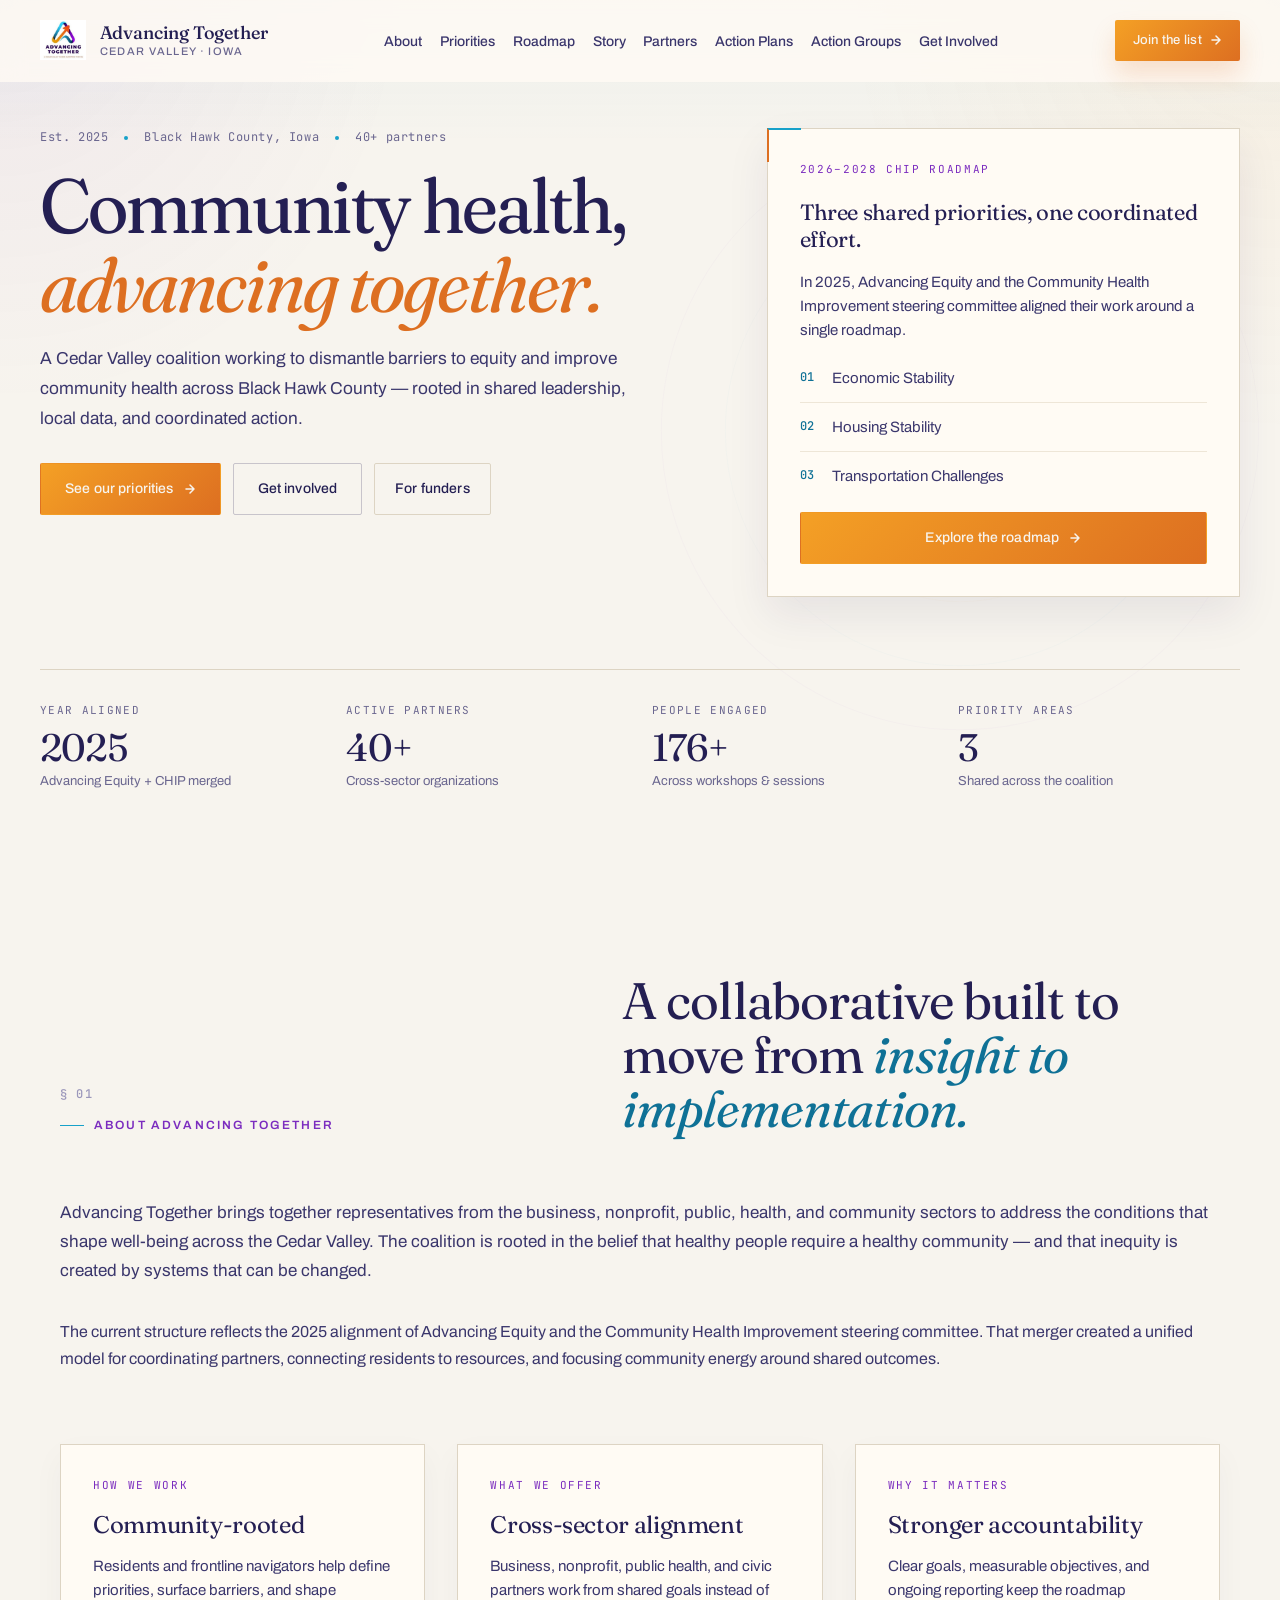
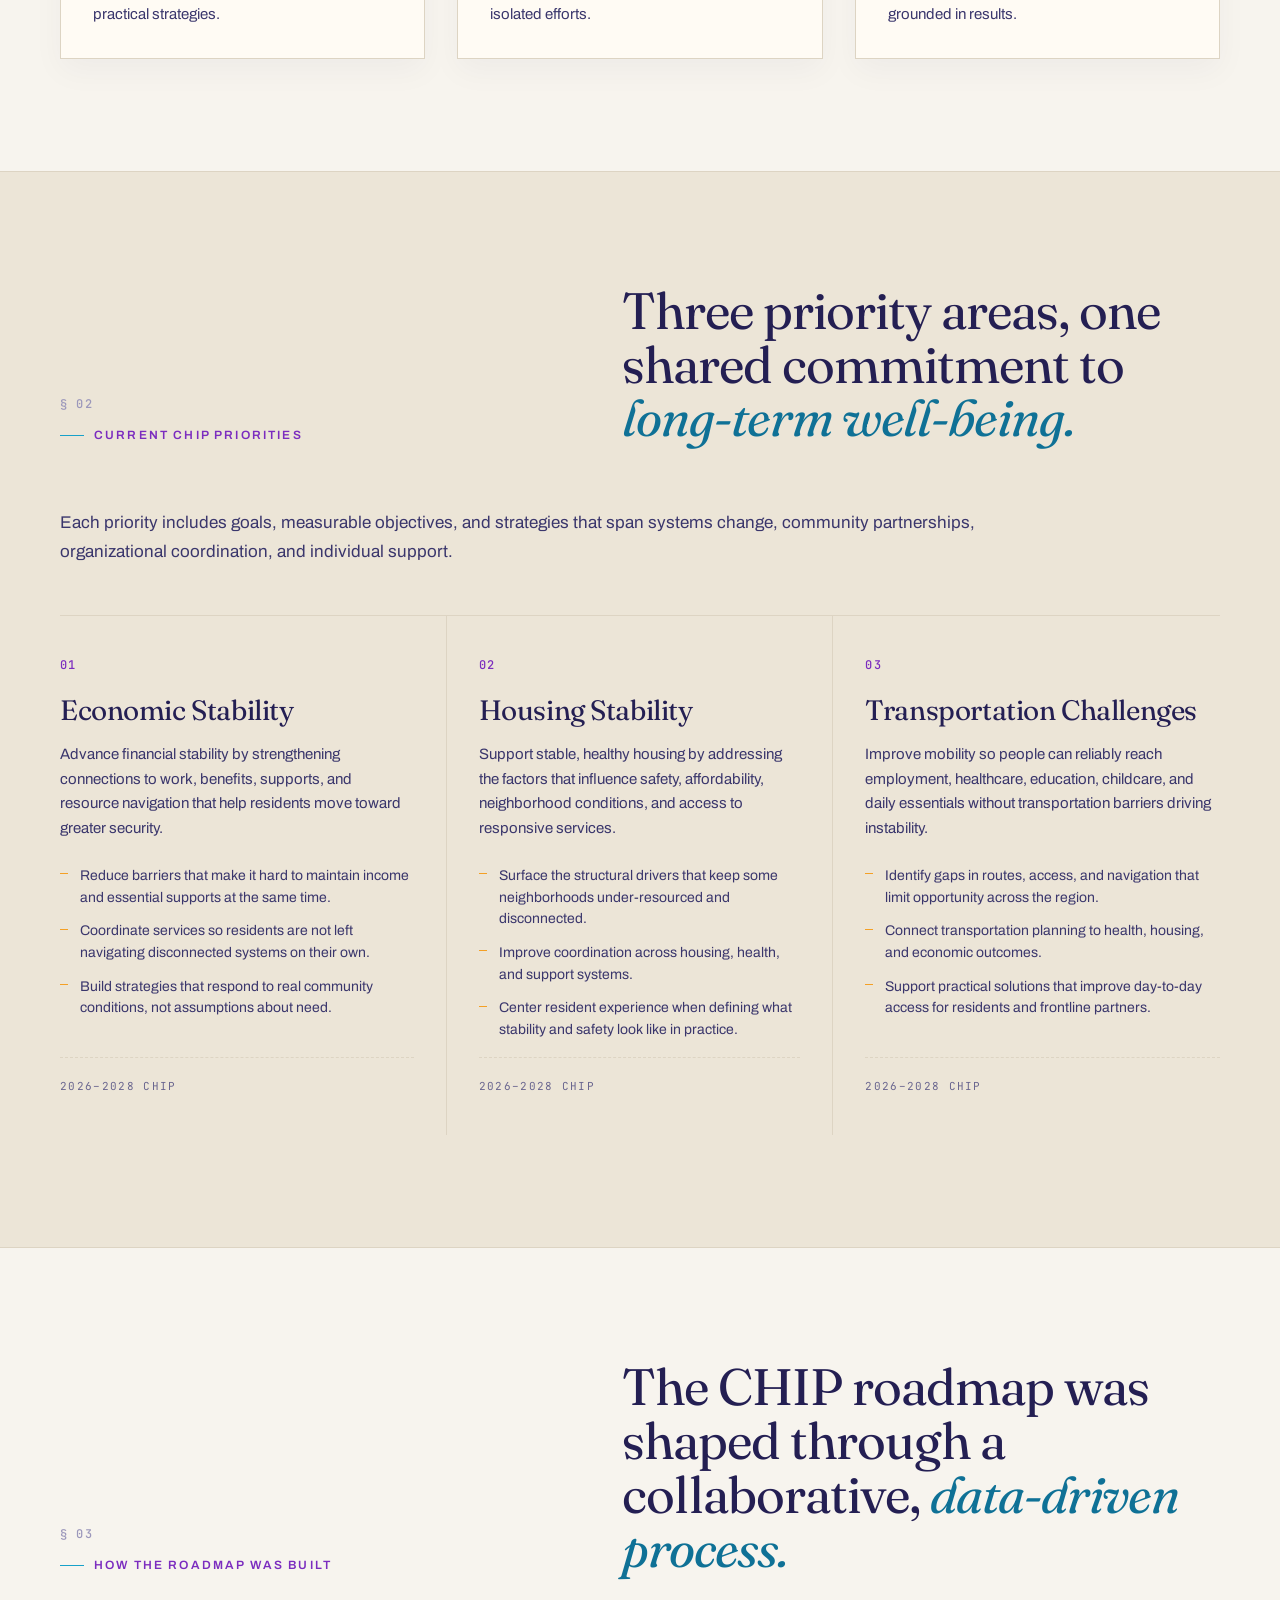
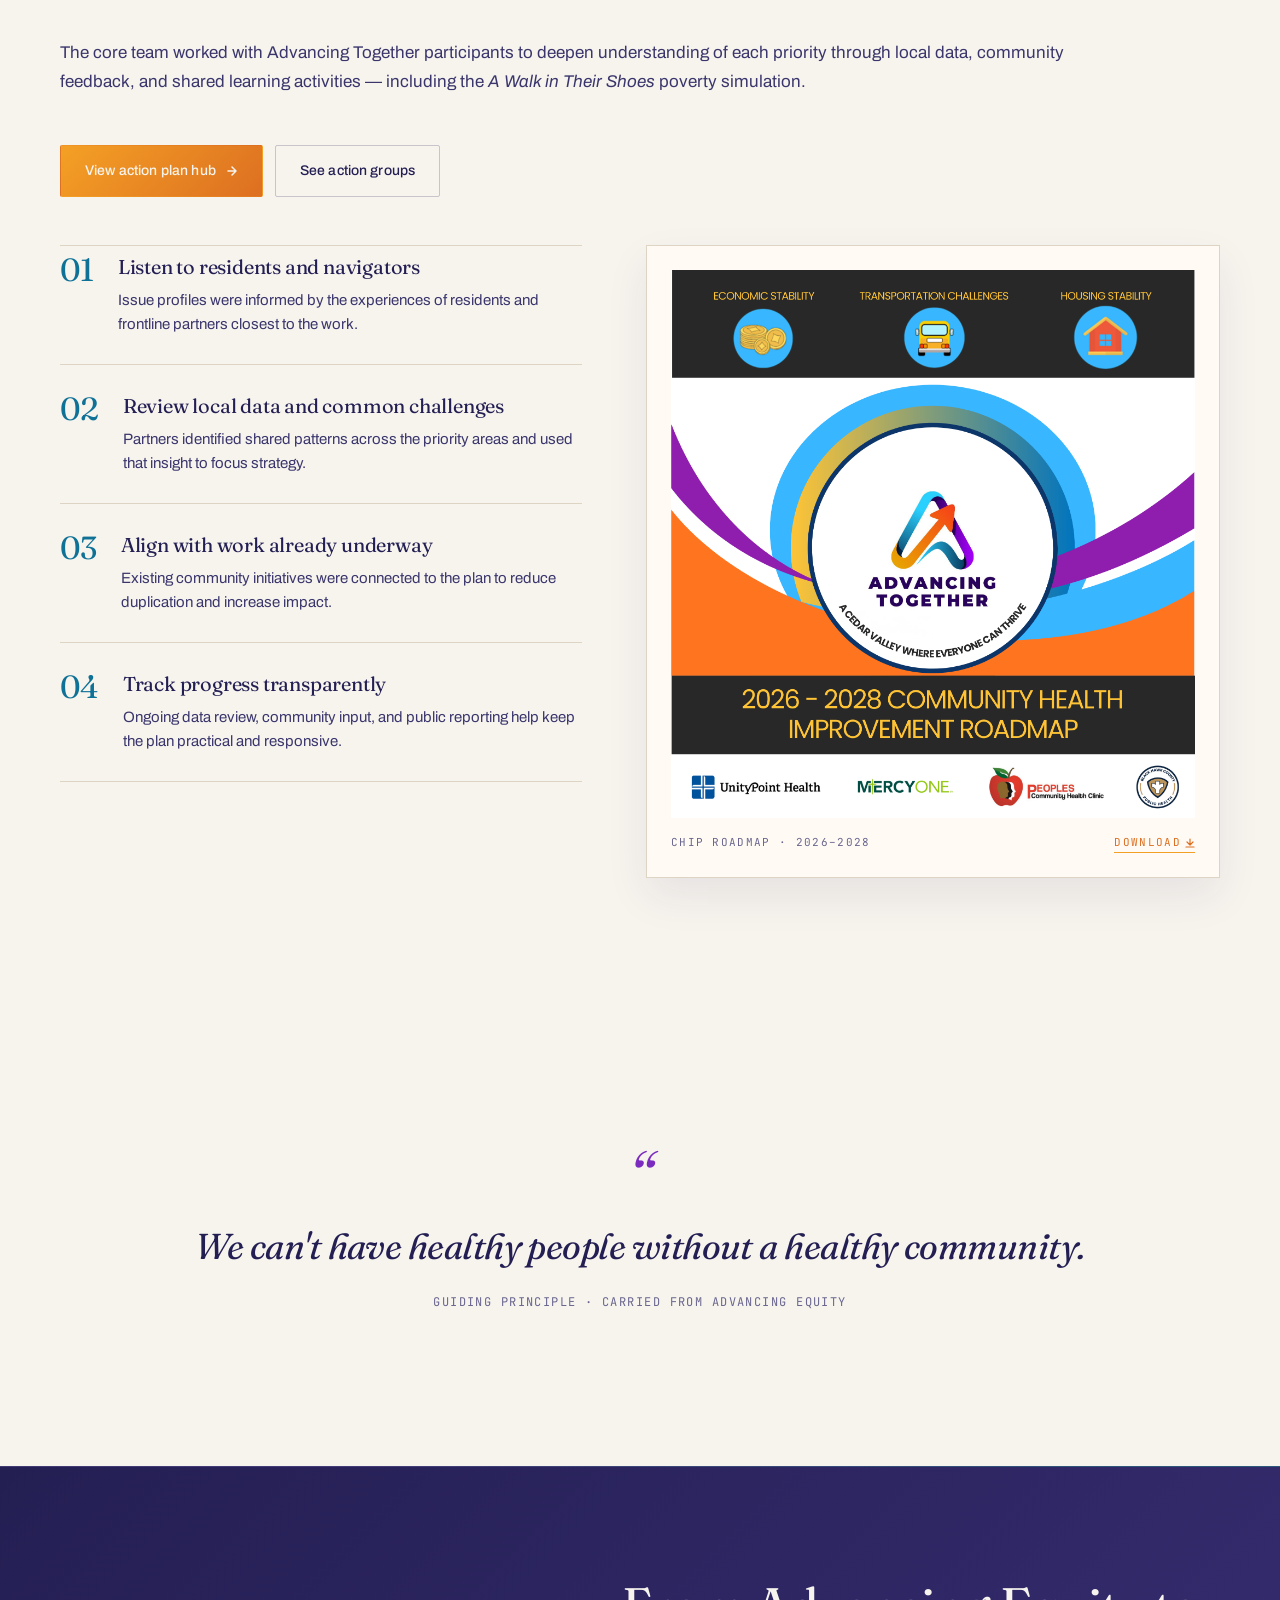
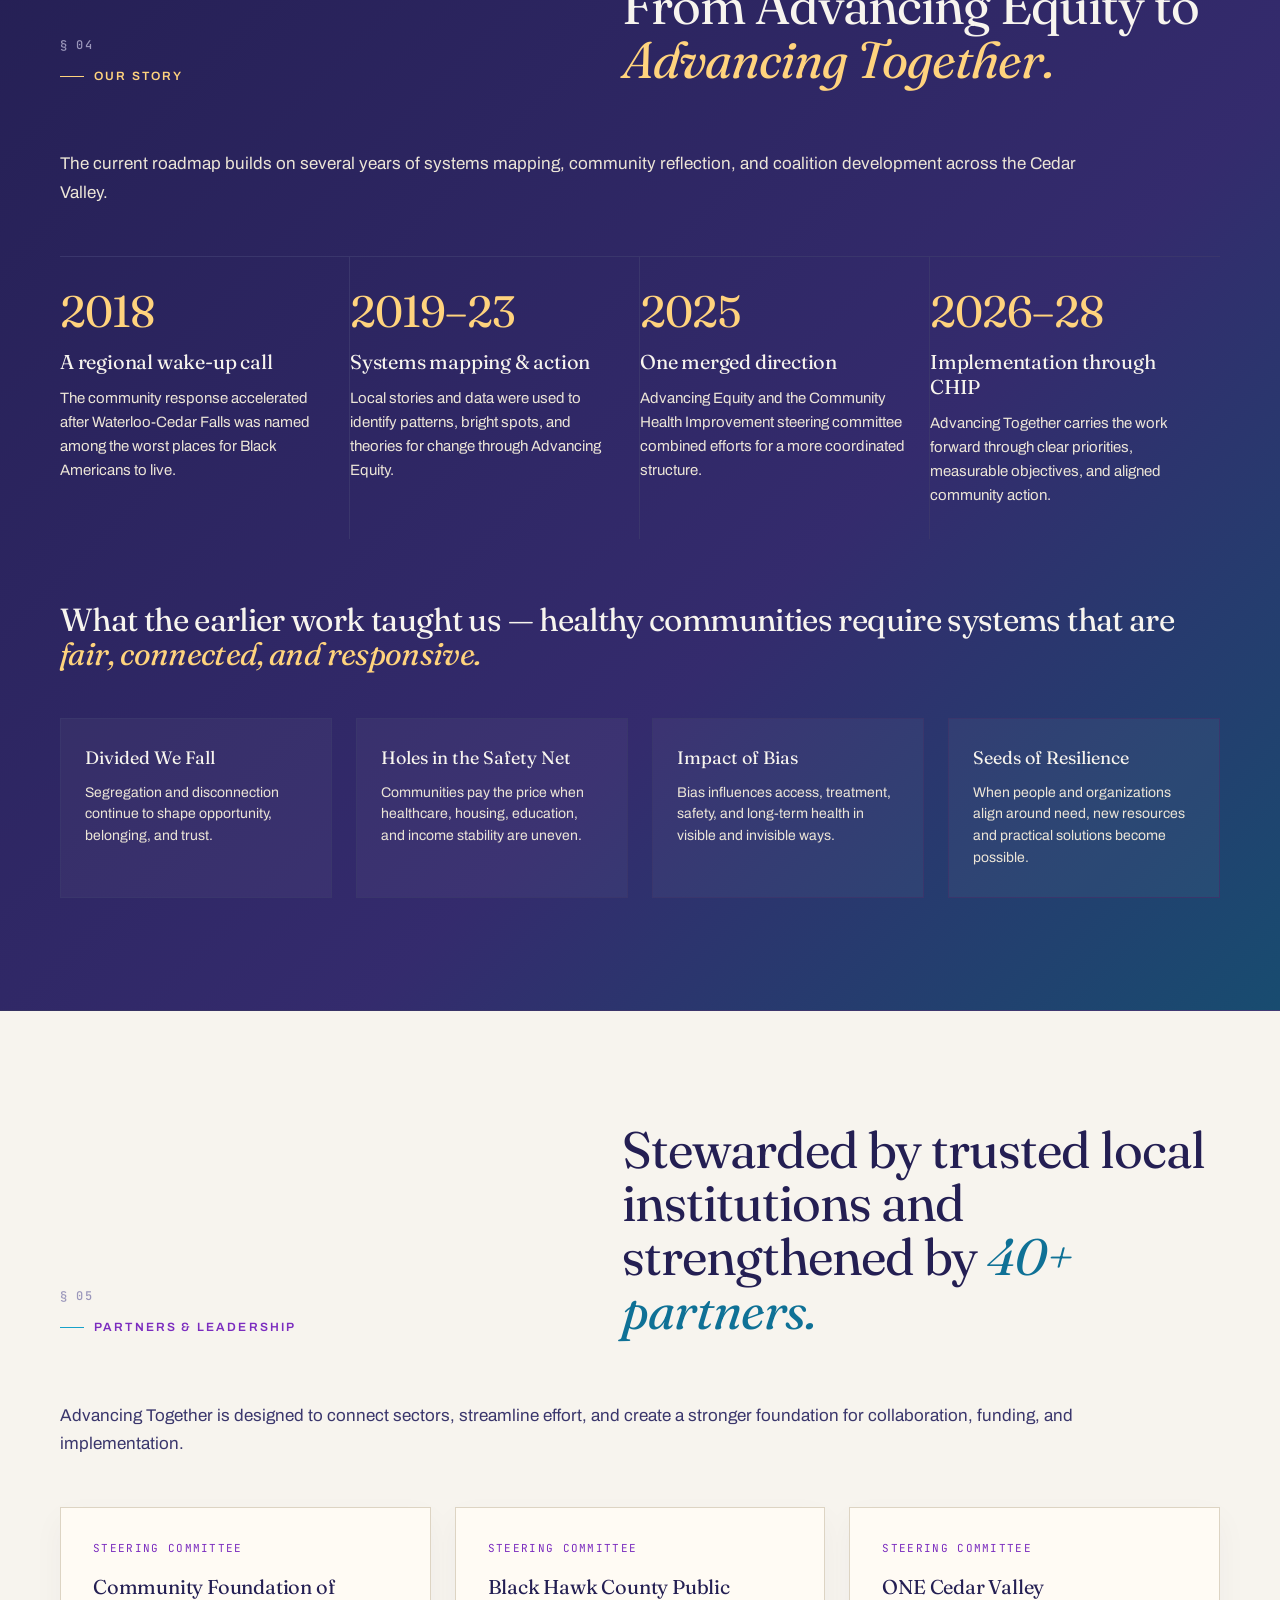
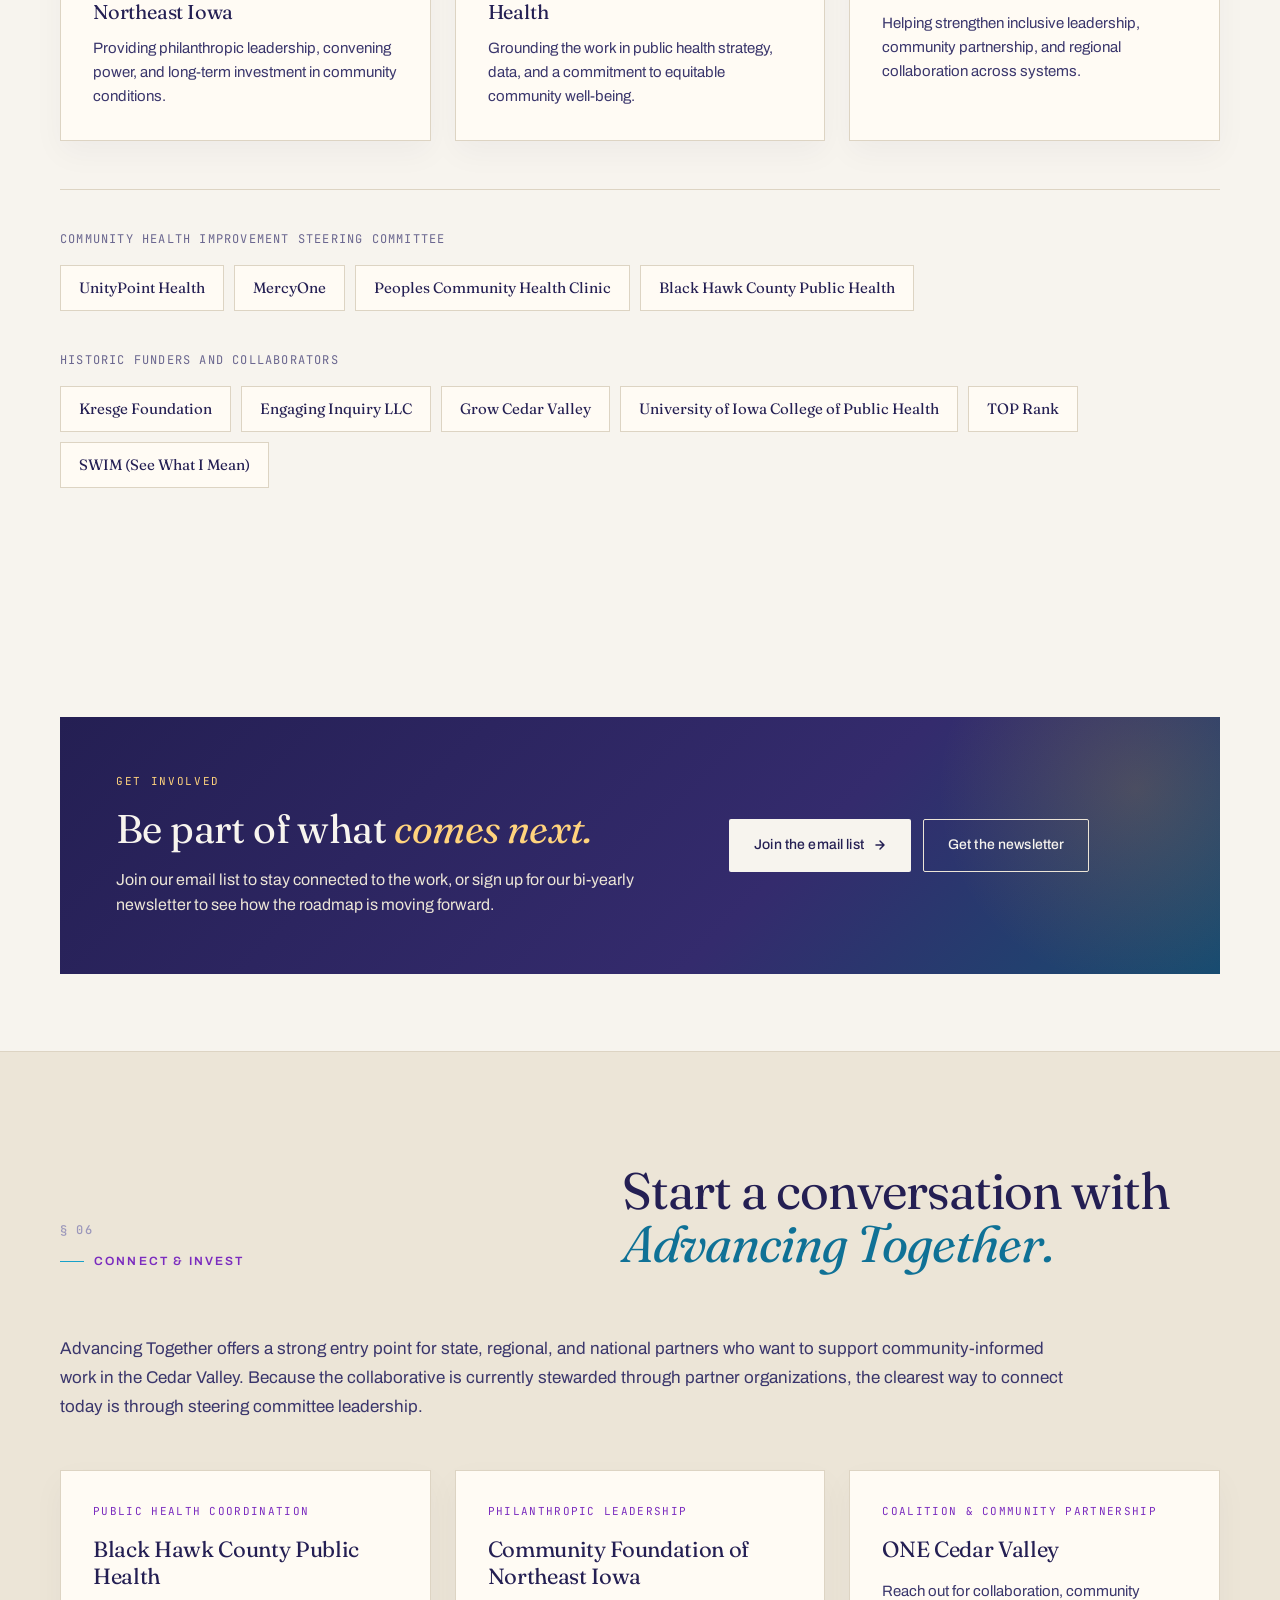
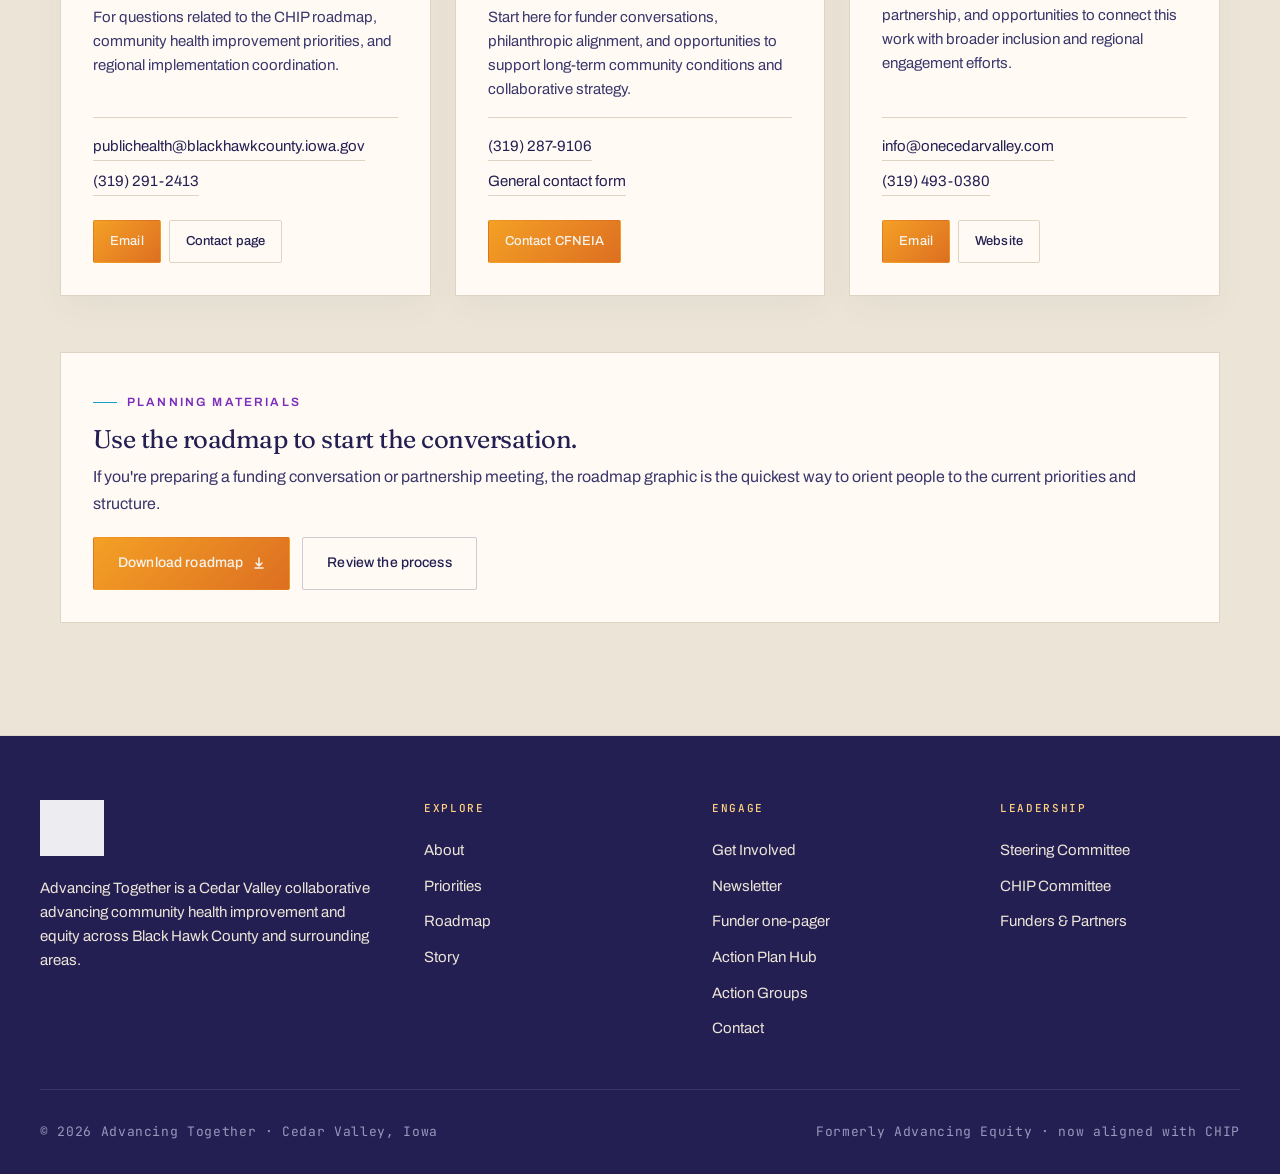
==== commit 9a7c1d5d: "Snapshot 5-26-2026" ====
--- a/index.html
+++ b/index.html
@@ -32,6 +32,7 @@
           <li><a href="#roadmap">Roadmap</a></li>
           <li><a href="#story">Story</a></li>
           <li><a href="#partners">Partners</a></li>
+          <li><a href="action-plans/index.html">Action Plans</a></li>
           <li><a href="action-groups.html">Action Groups</a></li>
           <li><a href="get-involved.html">Get Involved</a></li>
         </ul>
@@ -54,10 +55,11 @@
       <li><a href="#roadmap"><span class="num">03</span>Roadmap</a></li>
       <li><a href="#story"><span class="num">04</span>Story</a></li>
       <li><a href="#partners"><span class="num">05</span>Partners</a></li>
-      <li><a href="action-groups.html"><span class="num">06</span>Action Groups</a></li>
-      <li><a href="get-involved.html"><span class="num">07</span>Get Involved</a></li>
-      <li><a href="newsletter.html"><span class="num">08</span>Newsletter</a></li>
-      <li><a href="one-pager.html"><span class="num">09</span>Funder one-pager</a></li>
+      <li><a href="action-plans/index.html"><span class="num">06</span>Action Plans</a></li>
+      <li><a href="action-groups.html"><span class="num">07</span>Action Groups</a></li>
+      <li><a href="get-involved.html"><span class="num">08</span>Get Involved</a></li>
+      <li><a href="newsletter.html"><span class="num">09</span>Newsletter</a></li>
+      <li><a href="CHIP 1-pager.pdf"><span class="num">10</span>Funder one-pager</a></li>
     </ul>
     <a href="get-involved.html" class="mobile-nav__cta">
       Join our email list
@@ -232,6 +234,13 @@
           <h2 class="section-head__title">The CHIP roadmap was shaped through a collaborative, <em>data-driven process.</em></h2>
         </div>
         <p class="body-text body-text--lg reveal" style="max-width:60em; margin-bottom:3rem;">The core team worked with Advancing Together participants to deepen understanding of each priority through local data, community feedback, and shared learning activities &mdash; including the <em>A Walk in Their Shoes</em> poverty simulation.</p>
+        <div class="hero__actions reveal reveal--delay-1" style="margin-bottom:3rem;">
+          <a href="action-plans/index.html" class="btn btn--primary">
+            View action plan hub
+            <svg width="12" height="12" viewBox="0 0 12 12" fill="none" aria-hidden="true"><path d="M2 6H10M10 6L6 2M10 6L6 10" stroke="currentColor" stroke-width="1.5" stroke-linecap="round" stroke-linejoin="round"/></svg>
+          </a>
+          <a href="action-groups.html" class="btn btn--secondary">See action groups</a>
+        </div>
         <div class="roadmap">
           <div class="roadmap__steps reveal">
             <div class="roadmap__step">
@@ -504,7 +513,8 @@
           <ul>
             <li><a href="get-involved.html">Get Involved</a></li>
             <li><a href="newsletter.html">Newsletter</a></li>
-            <li><a href="one-pager.html">Funder one-pager</a></li>
+            <li><a href="CHIP 1-pager.pdf">Funder one-pager</a></li>
+            <li><a href="action-plans/index.html">Action Plan Hub</a></li>
             <li><a href="action-groups.html">Action Groups</a></li>
             <li><a href="#connect">Contact</a></li>
           </ul>
--- a/styles.css
+++ b/styles.css
@@ -165,7 +165,7 @@
   margin-top: 2px;
 }
 
-.nav__desktop { display: flex; align-items: center; gap: 2rem; list-style: none; }
+.nav__desktop { display: flex; align-items: center; gap: clamp(0.9rem, 1.4vw, 2rem); list-style: none; }
 
 .nav__desktop a {
   font-size: 0.875rem;
